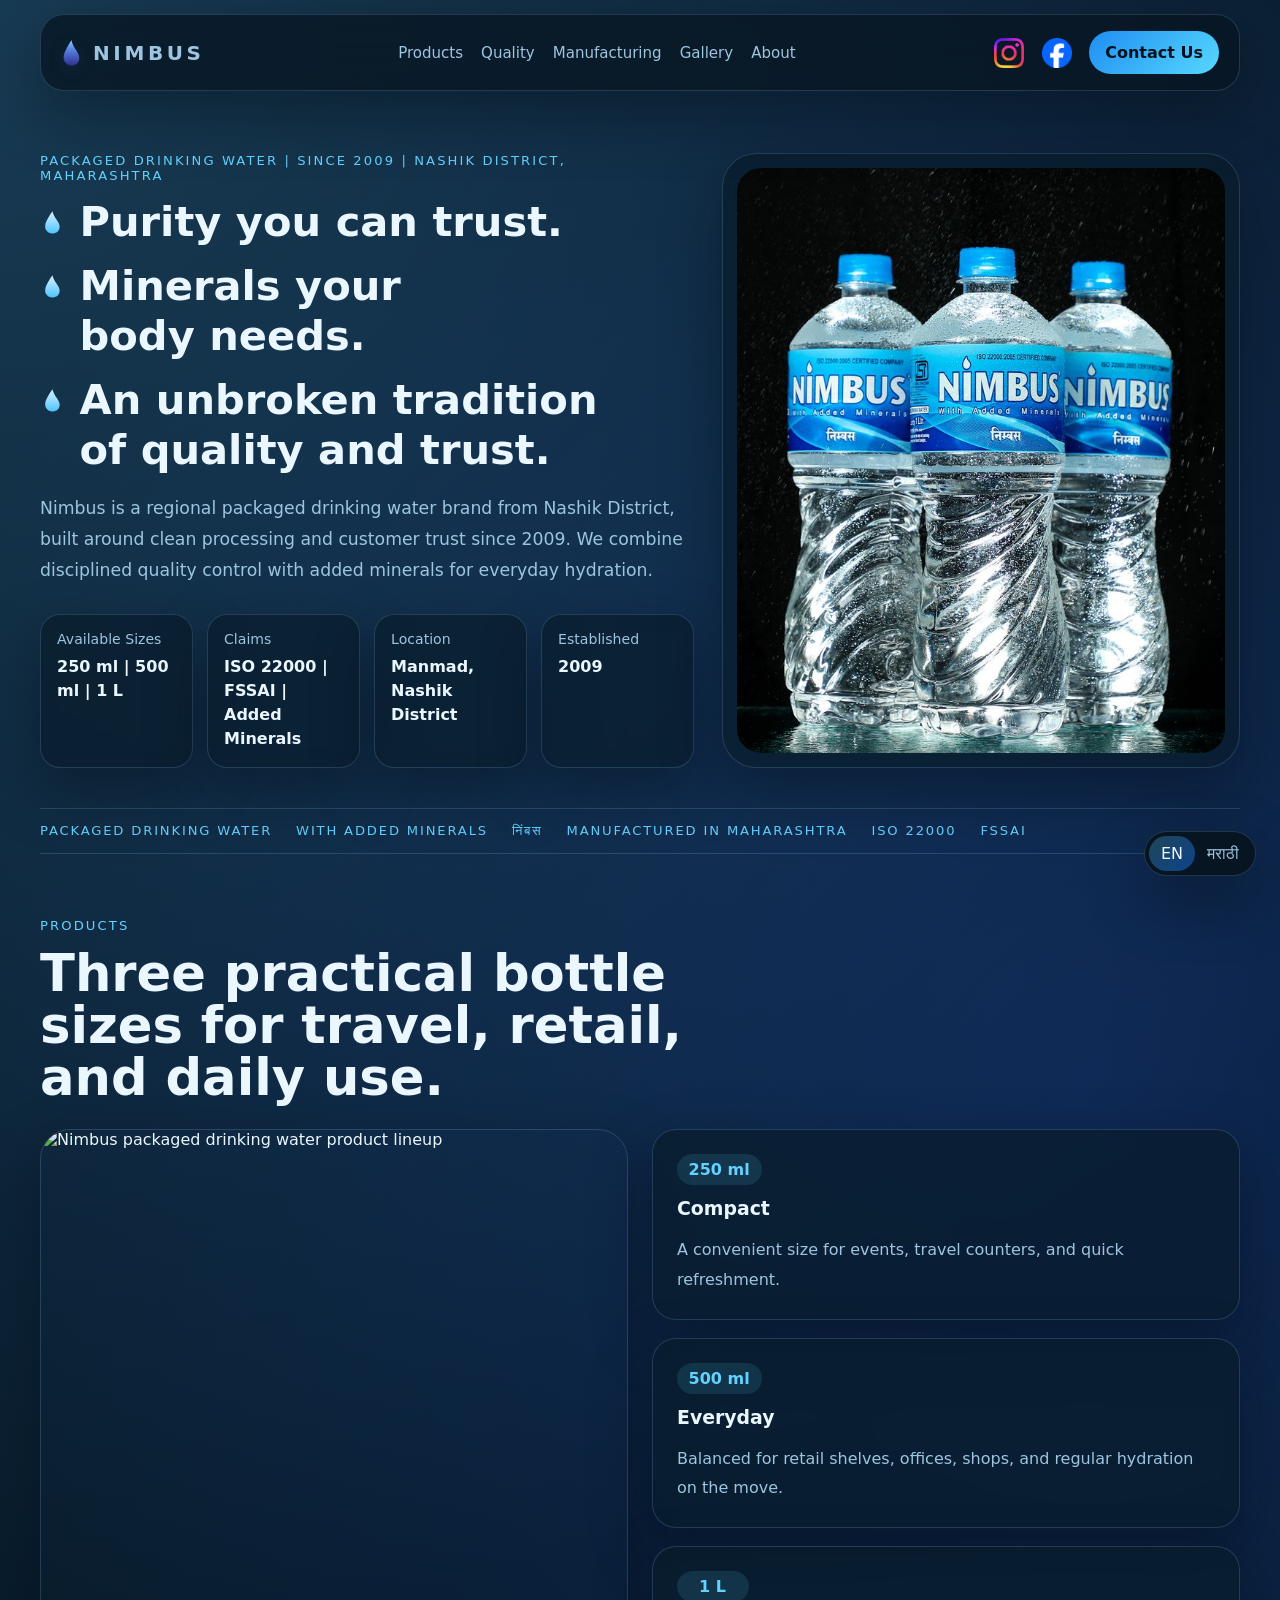
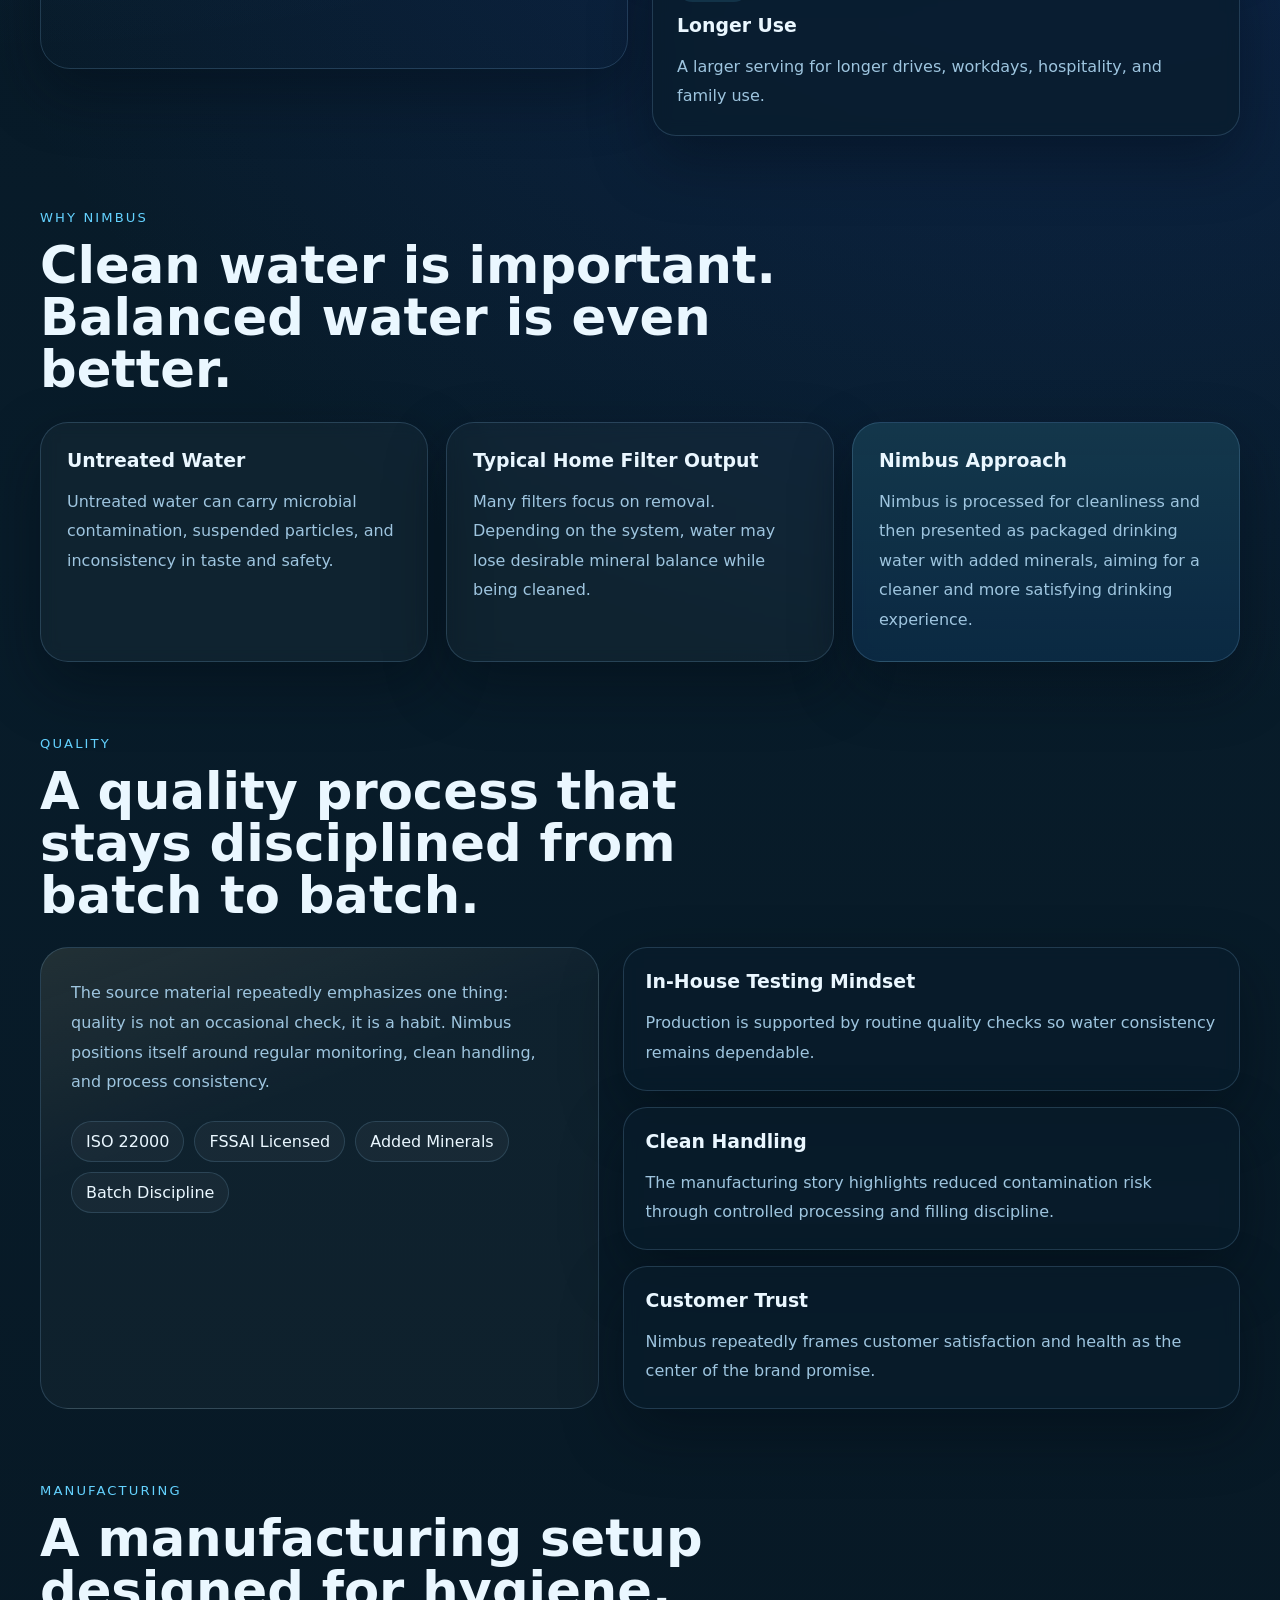
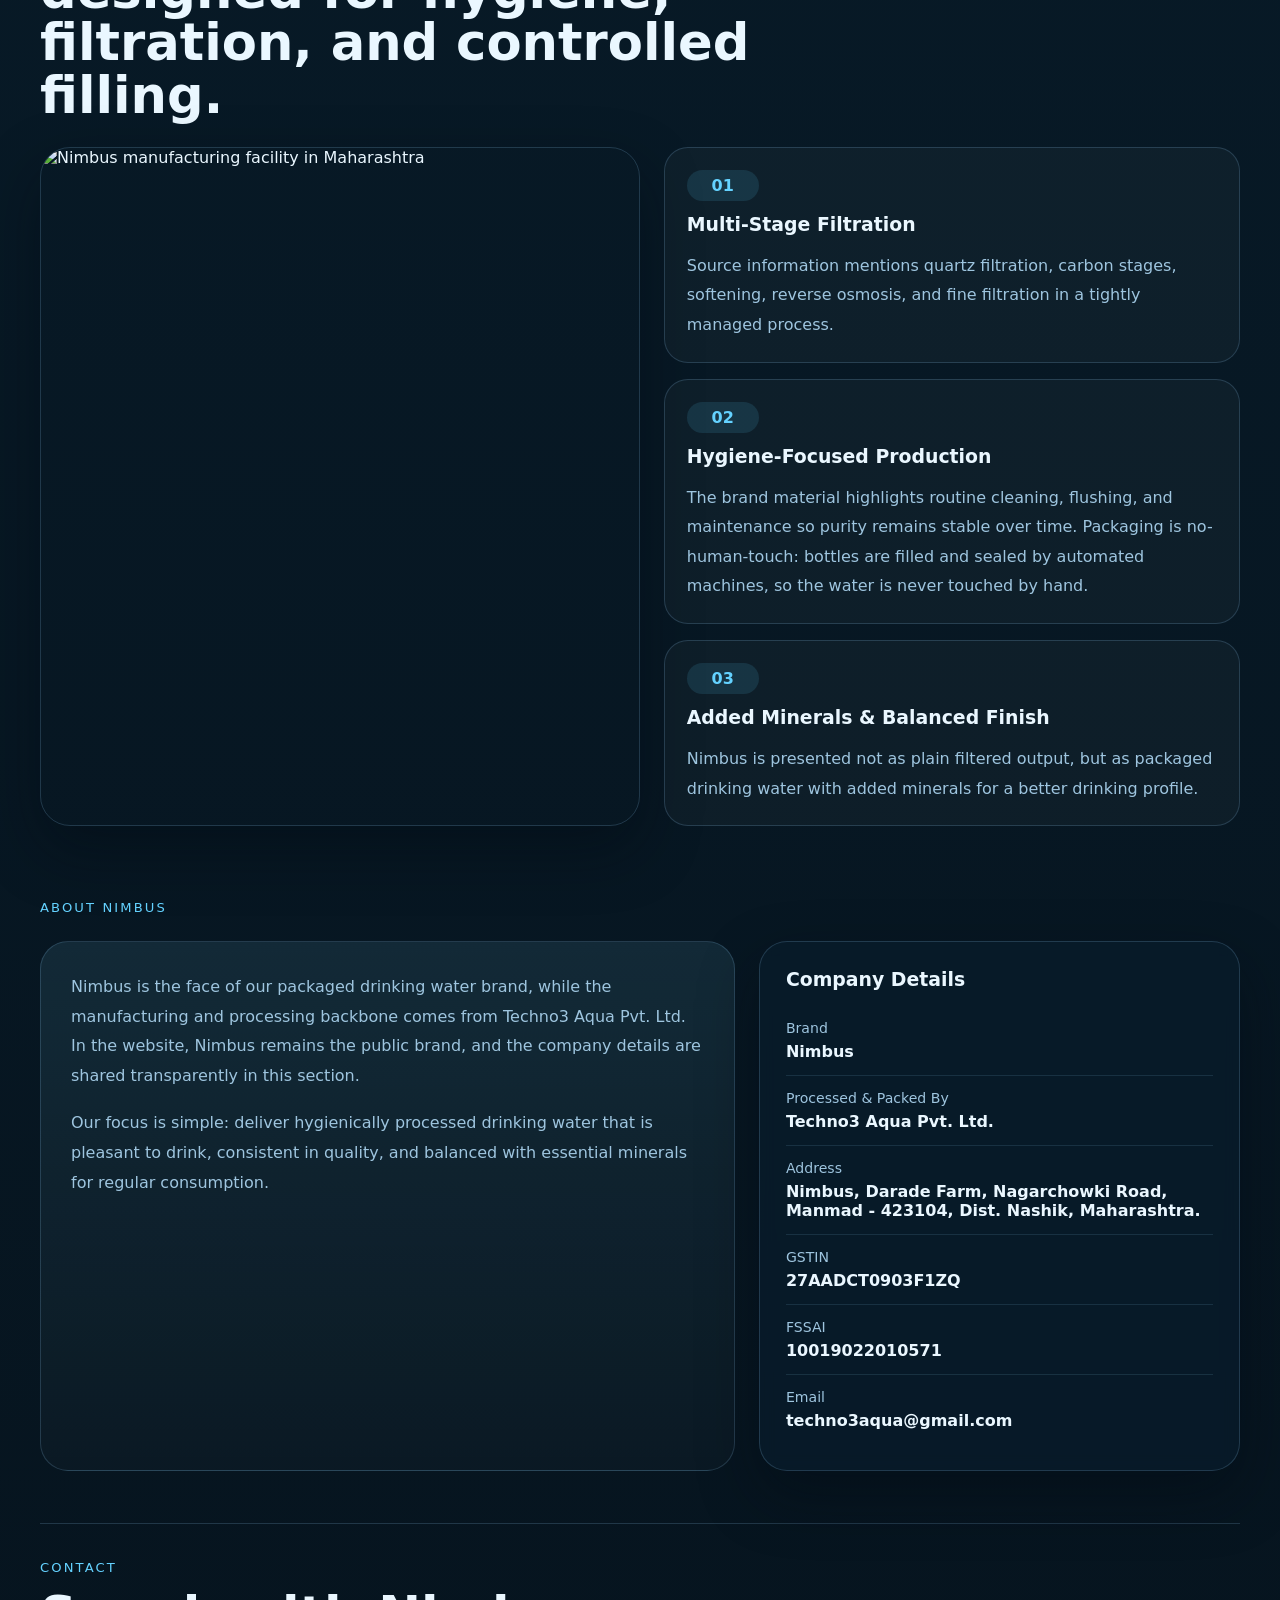
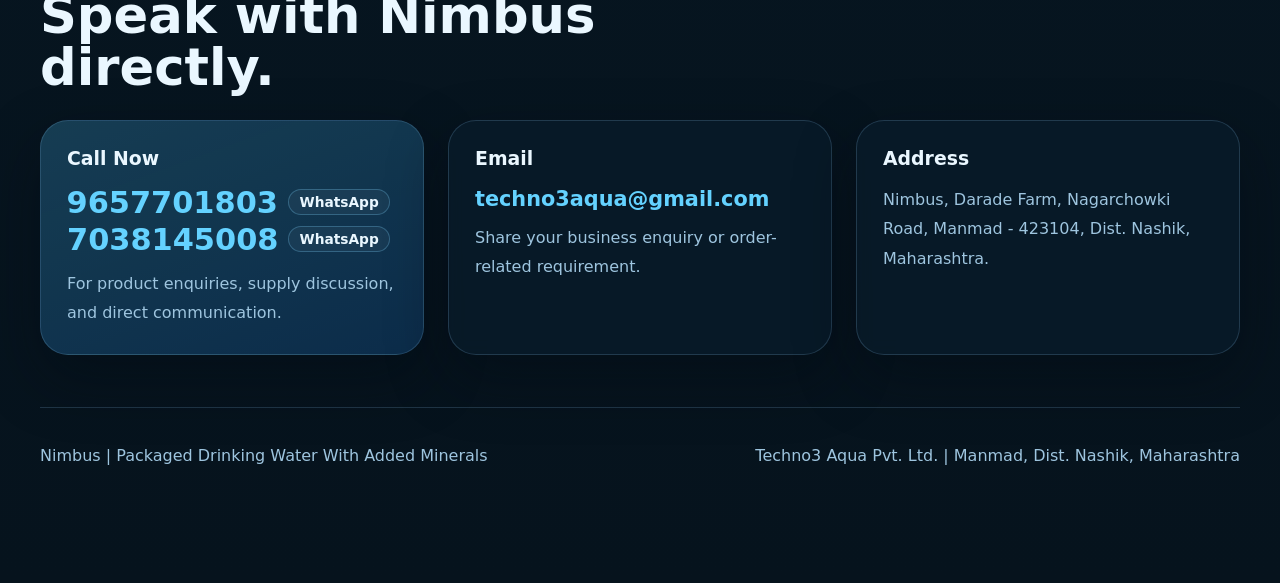
==== index.html @ 18b589c3 "." ====
<!DOCTYPE html>
<html lang="en" data-lang="en">
<head>
  <meta charset="UTF-8">
  <meta name="viewport" content="width=device-width, initial-scale=1.0">
  <title>Nimbus | Packaged Drinking Water With Added Minerals</title>
  <meta
    name="description"
    content="Nimbus packaged drinking water from Nashik district, Maharashtra. Frontend business website featuring products, quality standards, manufacturing details, gallery, and contact information."
  >
  <link rel="icon" href="favicon.ico" sizes="48x48">
  <link rel="icon" href="favicon.svg" type="image/svg+xml">
  <link rel="apple-touch-icon" href="apple-touch-icon.png">
  <link rel="stylesheet" href="styles.css">
</head>
<body>
  <div class="page-shell">
    <header class="site-header">
      <a class="brand" href="#home" aria-label="Nimbus home">
        <span class="brand-mark" aria-hidden="true">
          <img src="assets/images/nimbus-logo.svg" alt="">
        </span>
        <span class="brand-stack">
          <strong>NIMBUS</strong>
        </span>
      </a>

      <!-- Phones and tablets: Contact Us sits in the top bar beside the menu button (desktop uses the one in the menu row) -->
      <a class="contact-chip contact-chip-bar" href="#contact" data-en="Contact Us" data-mr="संपर्क साधा">Contact Us</a>

      <button class="nav-toggle" type="button" aria-label="Open menu" aria-expanded="false" aria-controls="site-menu">
        <span></span>
        <span></span>
        <span></span>
      </button>

      <div class="site-menu" id="site-menu">
      <nav class="site-nav" aria-label="Primary navigation">
        <a href="#products" data-en="Products" data-mr="उत्पादने">Products</a>
        <a href="#quality" data-en="Quality" data-mr="गुणवत्ता">Quality</a>
        <a href="#manufacturing" data-en="Manufacturing" data-mr="उत्पादन">Manufacturing</a>
        <a href="gallery.html" data-en="Gallery" data-mr="छायाचित्रे">Gallery</a>
        <a href="#about" data-en="About" data-mr="परिचय">About</a>
      </nav>

      <div class="header-actions">
        <div class="lang-switch" role="group" aria-label="Language switch">
          <button class="lang-btn is-active" type="button" data-switch-lang="en">EN</button>
          <button class="lang-btn" type="button" data-switch-lang="mr">मराठी</button>
        </div>
        <div class="header-social">
          <a class="social-badge" href="https://www.instagram.com/nimbus_water/" target="_blank" rel="noopener noreferrer" aria-label="Nimbus on Instagram" title="Instagram"><img src="assets/images/icon-instagram.png" alt="" onerror="this.replaceWith('IG')"></a>
          <a class="social-badge" href="https://www.facebook.com/1439003835963202" target="_blank" rel="noopener noreferrer" aria-label="Nimbus on Facebook" title="Facebook"><img src="assets/images/icon-facebook.png" alt="" onerror="this.replaceWith('FB')"></a>
        </div>
        <a class="contact-chip" href="#contact" data-en="Contact Us" data-mr="संपर्क साधा">Contact Us</a>
      </div>
      </div>
    </header>

    <main>
      <section class="hero" id="home">
        <div class="hero-copy">
          <div class="hero-text">
            <p class="eyebrow" data-en="Packaged Drinking Water | Since 2009 | Nashik District, Maharashtra" data-mr="पॅकेज्ड ड्रिंकिंग वॉटर | सन 2009 पासून | नाशिक जिल्हा, महाराष्ट्र">Packaged Drinking Water | Since 2009 | Nashik District, Maharashtra</p>
            <h1 class="hero-claims">
              <span data-en="Purity you can trust." data-mr="विश्वासार्ह शुद्धता.">Purity you can trust.</span>
              <span data-en="Minerals your body needs." data-mr="शरीराला आवश्यक खनिजांसह.">Minerals your body needs.</span>
              <span data-en="An unbroken tradition of quality and trust." data-mr="गुणवत्ता आणि विश्वासाची अखंड परंपरा.">An unbroken tradition of quality and trust.</span>
            </h1>
            <p class="hero-lead" data-en="Nimbus is a regional packaged drinking water brand from Nashik District, built around clean processing and customer trust since 2009. We combine disciplined quality control with added minerals for everyday hydration." data-mr="निंबस हा नाशिक जिल्ह्यातील प्रादेशिक पॅकेज्ड ड्रिंकिंग वॉटर ब्रँड आहे, जो सन 2009 पासून शुद्ध प्रक्रिया आणि ग्राहकांच्या विश्वासावर उभा आहे. काटेकोर गुणवत्ता नियंत्रण आणि अतिरिक्त आवश्यक खनिजे यांचा समतोल आम्ही प्रत्येक बाटलीत ठेवतो.">Nimbus is a regional packaged drinking water brand from Nashik District, built around clean processing and customer trust since 2009. We combine disciplined quality control with added minerals for everyday hydration.</p>
          </div>

          <div class="hero-points">
            <article>
              <span data-en="Available Sizes" data-mr="उपलब्ध आकार">Available Sizes</span>
              <strong>250 ml | 500 ml | 1 L</strong>
            </article>
            <article>
              <span data-en="Claims" data-mr="प्रमाणपत्रे व वैशिष्ट्ये">Claims</span>
              <strong>ISO 22000 | FSSAI | Added Minerals</strong>
            </article>
            <article>
              <span data-en="Location" data-mr="स्थान">Location</span>
              <strong data-en="Manmad, Nashik District" data-mr="मनमाड, नाशिक जिल्हा">Manmad, Nashik District</strong>
            </article>
            <article>
              <span data-en="Established" data-mr="स्थापना">Established</span>
              <strong data-en="2009" data-mr="सन 2009">2009</strong>
            </article>
          </div>
        </div>

        <div class="hero-visual">
          <div class="hero-card hero-card-top">
            <!-- Resized copies of hero-bottles.jpg (the 5.7 MB original is too heavy for mobile data) -->
            <img
              src="assets/images/hero-bottles-1400.jpg"
              srcset="assets/images/hero-bottles-800.jpg 800w, assets/images/hero-bottles-1400.jpg 1400w"
              sizes="(max-width: 1120px) 100vw, 540px"
              width="1400" height="1400"
              fetchpriority="high"
              alt="Nimbus water bottles in 250 ml, 500 ml and 1 litre sizes">
          </div>
        </div>
      </section>

      <section class="marquee-strip" aria-label="Nimbus highlights">
        <div class="strip-track">
          <span>Packaged Drinking Water</span>
          <span>With Added Minerals</span>
          <span>निंबस</span>
          <span>Manufactured In Maharashtra</span>
          <span>ISO 22000</span>
          <span>FSSAI</span>
        </div>
      </section>

      <section class="section products" id="products">
        <div class="section-head">
          <p class="eyebrow" data-en="Products" data-mr="उपलब्ध बाटल्या">Products</p>
          <h2 data-en="Three practical bottle sizes for travel, retail, and daily use." data-mr="प्रवास, किरकोळ विक्री आणि दैनंदिन वापरासाठी तीन उपयुक्त आकार.">Three practical bottle sizes for travel, retail, and daily use.</h2>
        </div>

        <div class="product-layout">
          <div class="product-highlight">
            <img src="assets/images/product-lineup.jpg" alt="Nimbus packaged drinking water product lineup">
          </div>

          <div class="product-cards">
            <article class="product-card">
              <span>250 ml</span>
              <h3 data-en="Compact" data-mr="कंपॅक्ट">Compact</h3>
              <p data-en="A convenient size for events, travel counters, and quick refreshment." data-mr="इव्हेंट्स, प्रवासातील थांबे आणि झटपट वापरासाठी सोयीस्कर लहान बाटली.">A convenient size for events, travel counters, and quick refreshment.</p>
            </article>
            <article class="product-card">
              <span>500 ml</span>
              <h3 data-en="Everyday" data-mr="दैनंदिन वापर">Everyday</h3>
              <p data-en="Balanced for retail shelves, offices, shops, and regular hydration on the move." data-mr="दुकाने, कार्यालये, प्रवास आणि दैनंदिन पाणीपिण्यासाठी सर्वाधिक संतुलित आकार.">Balanced for retail shelves, offices, shops, and regular hydration on the move.</p>
            </article>
            <article class="product-card">
              <span>1 L</span>
              <h3 data-en="Longer Use" data-mr="जास्त काळासाठी">Longer Use</h3>
              <p data-en="A larger serving for longer drives, workdays, hospitality, and family use." data-mr="लांब प्रवास, कामाचे तास, अतिथी सेवा आणि कुटुंबीय वापरासाठी मोठा पर्याय.">A larger serving for longer drives, workdays, hospitality, and family use.</p>
            </article>
          </div>
        </div>
      </section>

      <section class="section advantage" id="why-nimbus">
        <div class="section-head">
          <p class="eyebrow" data-en="Why Nimbus" data-mr="निंबस का?">Why Nimbus</p>
          <h2 data-en="Clean water is important. Balanced water is even better." data-mr="फक्त स्वच्छ पाणी पुरेसे नाही, संतुलित पाणी अधिक महत्त्वाचे आहे.">Clean water is important. Balanced water is even better.</h2>
        </div>

        <div class="comparison-grid">
          <article class="comparison-card muted">
            <h3 data-en="Untreated Water" data-mr="अशुद्ध/न तपासलेले पाणी">Untreated Water</h3>
            <p data-en="Untreated water can carry microbial contamination, suspended particles, and inconsistency in taste and safety." data-mr="न तपासलेल्या पाण्यात सूक्ष्मजंतू, गाळ किंवा चवीतील अस्थिरता असू शकते. सुरक्षिततेसाठी प्रक्रिया महत्त्वाची असते.">Untreated water can carry microbial contamination, suspended particles, and inconsistency in taste and safety.</p>
          </article>
          <article class="comparison-card muted">
            <h3 data-en="Typical Home Filter Output" data-mr="घरगुती फिल्टरमधील पाणी">Typical Home Filter Output</h3>
            <p data-en="Many filters focus on removal. Depending on the system, water may lose desirable mineral balance while being cleaned." data-mr="अनेक फिल्टर प्रणाली दूषित घटक काढून टाकतात; पण काही वेळा उपयुक्त खनिजांचे संतुलनही कमी होऊ शकते.">Many filters focus on removal. Depending on the system, water may lose desirable mineral balance while being cleaned.</p>
          </article>
          <article class="comparison-card featured">
            <h3 data-en="Nimbus Approach" data-mr="निंबसची पद्धत">Nimbus Approach</h3>
            <p data-en="Nimbus is processed for cleanliness and then presented as packaged drinking water with added minerals, aiming for a cleaner and more satisfying drinking experience." data-mr="निंबसमध्ये स्वच्छ प्रक्रियेनंतर अतिरिक्त आवश्यक खनिजांचा विचार केला जातो, त्यामुळे पिण्याचा अनुभव अधिक स्वच्छ, संतुलित आणि समाधानकारक राहतो.">Nimbus is processed for cleanliness and then presented as packaged drinking water with added minerals, aiming for a cleaner and more satisfying drinking experience.</p>
          </article>
        </div>
      </section>

      <section class="section quality" id="quality">
        <div class="section-head">
          <p class="eyebrow" data-en="Quality" data-mr="गुणवत्ता नियंत्रण">Quality</p>
          <h2 data-en="A quality process that stays disciplined from batch to batch." data-mr="प्रत्येक बॅचमध्ये सातत्य राखणारी काटेकोर गुणवत्ता प्रक्रिया.">A quality process that stays disciplined from batch to batch.</h2>
        </div>

        <div class="quality-grid">
          <article class="quality-copy">
            <p data-en="The source material repeatedly emphasizes one thing: quality is not an occasional check, it is a habit. Nimbus positions itself around regular monitoring, clean handling, and process consistency." data-mr="आमच्या उपलब्ध माहितीतून एक गोष्ट स्पष्ट दिसते: गुणवत्ता ही अधूनमधून होणारी तपासणी नाही, ती एक सवय आहे. निंबसची ओळख नियमित तपासणी, स्वच्छ हाताळणी आणि सातत्यपूर्ण प्रक्रियेतून तयार होते.">The source material repeatedly emphasizes one thing: quality is not an occasional check, it is a habit. Nimbus positions itself around regular monitoring, clean handling, and process consistency.</p>
            <div class="quality-tags">
              <span>ISO 22000</span>
              <span>FSSAI Licensed</span>
              <span data-en="Added Minerals" data-mr="अतिरिक्त खनिजे">Added Minerals</span>
              <span data-en="Batch Discipline" data-mr="प्रत्येक बॅच तपासणी">Batch Discipline</span>
            </div>
          </article>

          <div class="quality-points">
            <article>
              <h3 data-en="In-House Testing Mindset" data-mr="तपासणीची सवय">In-House Testing Mindset</h3>
              <p data-en="Production is supported by routine quality checks so water consistency remains dependable." data-mr="रोजच्या तपासण्यांमुळे पाण्याची गुणवत्ता आणि सातत्यावर नियंत्रण ठेवले जाते.">Production is supported by routine quality checks so water consistency remains dependable.</p>
            </article>
            <article>
              <h3 data-en="Clean Handling" data-mr="स्वच्छ हाताळणी">Clean Handling</h3>
              <p data-en="The manufacturing story highlights reduced contamination risk through controlled processing and filling discipline." data-mr="नियंत्रित प्रक्रिया आणि भराव पद्धतीमुळे दूषित होण्याचा धोका कमी ठेवण्यावर भर दिला जातो.">The manufacturing story highlights reduced contamination risk through controlled processing and filling discipline.</p>
            </article>
            <article>
              <h3 data-en="Customer Trust" data-mr="ग्राहकांचा विश्वास">Customer Trust</h3>
              <p data-en="Nimbus repeatedly frames customer satisfaction and health as the center of the brand promise." data-mr="ग्राहकांचे समाधान आणि आरोग्य हीच ब्रँडची मध्यवर्ती जबाबदारी मानली जाते.">Nimbus repeatedly frames customer satisfaction and health as the center of the brand promise.</p>
            </article>
          </div>
        </div>
      </section>

      <section class="section manufacturing" id="manufacturing">
        <div class="section-head">
          <p class="eyebrow" data-en="Manufacturing" data-mr="उत्पादन प्रक्रिया">Manufacturing</p>
          <h2 data-en="A manufacturing setup designed for hygiene, filtration, and controlled filling." data-mr="स्वच्छता, फिल्ट्रेशन आणि नियंत्रित भराव यासाठी तयार केलेली उत्पादन व्यवस्था.">A manufacturing setup designed for hygiene, filtration, and controlled filling.</h2>
        </div>

        <div class="manufacturing-grid">
          <div class="factory-visual">
            <img src="assets/images/factory.jpg" alt="Nimbus manufacturing facility in Maharashtra">
          </div>
          <div class="process-steps">
            <article><span>01</span><h3 data-en="Multi-Stage Filtration" data-mr="बहु-स्तरीय फिल्ट्रेशन">Multi-Stage Filtration</h3><p data-en="Source information mentions quartz filtration, carbon stages, softening, reverse osmosis, and fine filtration in a tightly managed process." data-mr="उपलब्ध माहितीनुसार क्वार्ट्झ फिल्टर, कार्बन स्टेज, सॉफ्टनर, रिव्हर्स ऑस्मोसिस आणि सूक्ष्म फिल्ट्रेशन यांचा एकत्रित वापर केला जातो.">Source information mentions quartz filtration, carbon stages, softening, reverse osmosis, and fine filtration in a tightly managed process.</p></article>
            <article><span>02</span><h3 data-en="Hygiene-Focused Production" data-mr="स्वच्छतेवर लक्ष केंद्रित">Hygiene-Focused Production</h3><p data-en="The brand material highlights routine cleaning, flushing, and maintenance so purity remains stable over time. Packaging is no-human-touch: bottles are filled and sealed by automated machines, so the water is never touched by hand." data-mr="नियमित स्वच्छता, फ्लशिंग आणि देखभाल यावर भर देऊन पाण्याची शुद्धता स्थिर ठेवण्याचा प्रयत्न केला जातो. पॅकेजिंग मानवी स्पर्शविरहित आहे: बाटल्या स्वयंचलित यंत्रांद्वारे भरल्या आणि सीलबंद केल्या जातात, त्यामुळे पाण्याला हाताचा स्पर्श होत नाही.">The brand material highlights routine cleaning, flushing, and maintenance so purity remains stable over time. Packaging is no-human-touch: bottles are filled and sealed by automated machines, so the water is never touched by hand.</p></article>
            <article><span>03</span><h3 data-en="Added Minerals & Balanced Finish" data-mr="खनिज संतुलन">Added Minerals & Balanced Finish</h3><p data-en="Nimbus is presented not as plain filtered output, but as packaged drinking water with added minerals for a better drinking profile." data-mr="निंबस फक्त फिल्टर झालेले पाणी म्हणून नव्हे, तर अतिरिक्त खनिजांसह संतुलित पॅकेज्ड ड्रिंकिंग वॉटर म्हणून सादर केले जाते.">Nimbus is presented not as plain filtered output, but as packaged drinking water with added minerals for a better drinking profile.</p></article>
          </div>
        </div>
      </section>

      <section class="section about" id="about">
        <div class="section-head">
          <p class="eyebrow" data-en="About Nimbus" data-mr="निंबस परिचय">About Nimbus</p>
        </div>

        <div class="about-grid">
          <article class="about-copy">
            <p data-en="Nimbus is the face of our packaged drinking water brand, while the manufacturing and processing backbone comes from Techno3 Aqua Pvt. Ltd. In the website, Nimbus remains the public brand, and the company details are shared transparently in this section." data-mr="या वेबसाइटवर सार्वजनिक ब्रँड म्हणून निंबस सादर केला आहे, तर पाणी प्रक्रिया व उत्पादनाची जबाबदारी Techno3 Aqua Pvt. Ltd. कडे आहे. ब्रँड आणि उत्पादन संस्था यांची माहिती स्पष्टपणे देणे हा आमचा विश्वासाचा भाग आहे.">Nimbus is the face of our packaged drinking water brand, while the manufacturing and processing backbone comes from Techno3 Aqua Pvt. Ltd. In the website, Nimbus remains the public brand, and the company details are shared transparently in this section.</p>
            <p data-en="Our focus is simple: deliver hygienically processed drinking water that is pleasant to drink, consistent in quality, and balanced with essential minerals for regular consumption." data-mr="आमचा उद्देश सरळ आहे: स्वच्छ प्रक्रियेतून तयार केलेले, पिण्यास सुखकर, सातत्यपूर्ण गुणवत्तेचे आणि आवश्यक खनिजांनी संतुलित पिण्याचे पाणी ग्राहकांपर्यंत पोहोचवणे.">Our focus is simple: deliver hygienically processed drinking water that is pleasant to drink, consistent in quality, and balanced with essential minerals for regular consumption.</p>
          </article>

          <aside class="info-panel">
            <h3 data-en="Company Details" data-mr="उत्पादन संस्था माहिती">Company Details</h3>
            <ul class="info-list">
              <li><span data-en="Brand" data-mr="ब्रँड">Brand</span><strong>Nimbus</strong></li>
              <li><span data-en="Processed & Packed By" data-mr="प्रोसेस्ड आणि पॅक्ड बाय">Processed & Packed By</span><strong>Techno3 Aqua Pvt. Ltd.</strong></li>
              <li><span data-en="Address" data-mr="पत्ता">Address</span><strong>Nimbus, Darade Farm, Nagarchowki Road, Manmad - 423104, Dist. Nashik, Maharashtra.</strong></li>
              <li><span>GSTIN</span><strong>27AADCT0903F1ZQ</strong></li>
              <li><span>FSSAI</span><strong>10019022010571</strong></li>
              <li><span data-en="Email" data-mr="ईमेल">Email</span><strong><a href="mailto:techno3aqua@gmail.com">techno3aqua@gmail.com</a></strong></li>
            </ul>
          </aside>
        </div>
      </section>

      <section class="section contact" id="contact">
        <div class="section-head">
          <p class="eyebrow" data-en="Contact" data-mr="संपर्क">Contact</p>
          <h2 data-en="Speak with Nimbus directly." data-mr="निंबसशी थेट संपर्क साधा.">Speak with Nimbus directly.</h2>
        </div>

        <div class="contact-grid">
          <article class="contact-card primary">
            <h3 data-en="Call Now" data-mr="आत्ताच कॉल करा">Call Now</h3>
            <div class="contact-numbers">
              <div class="contact-line">
                <a class="contact-number" href="tel:+919657701803">9657701803</a>
                <a class="whatsapp-link" href="https://wa.me/919657701803" target="_blank" rel="noreferrer" data-en="WhatsApp" data-mr="व्हॉट्सअॅप">WhatsApp</a>
              </div>
              <div class="contact-line">
                <a class="contact-number" href="tel:+917038145008">7038145008</a>
                <a class="whatsapp-link" href="https://wa.me/917038145008" target="_blank" rel="noreferrer" data-en="WhatsApp" data-mr="व्हॉट्सअॅप">WhatsApp</a>
              </div>
            </div>
            <p data-en="For product enquiries, supply discussion, and direct communication." data-mr="उत्पादन चौकशी, पुरवठा चर्चा आणि थेट संपर्कासाठी.">For product enquiries, supply discussion, and direct communication.</p>
          </article>
          <article class="contact-card">
            <h3 data-en="Email" data-mr="ईमेल">Email</h3>
            <a class="contact-email" href="mailto:techno3aqua@gmail.com">techno3aqua@gmail.com</a>
            <p data-en="Share your business enquiry or order-related requirement." data-mr="व्यवसाय, ऑर्डर किंवा इतर चौकशी ईमेलद्वारे पाठवा.">Share your business enquiry or order-related requirement.</p>
          </article>
          <article class="contact-card">
            <h3 data-en="Address" data-mr="पत्ता">Address</h3>
            <p>Nimbus, Darade Farm, Nagarchowki Road, Manmad - 423104, Dist. Nashik, Maharashtra.</p>
          </article>
        </div>
      </section>
    </main>

    <footer class="site-footer">
      <p data-en="Nimbus | Packaged Drinking Water With Added Minerals" data-mr="निंबस | अतिरिक्त खनिजांसह पॅकेज्ड ड्रिंकिंग वॉटर">Nimbus | Packaged Drinking Water With Added Minerals</p>
      <p>Techno3 Aqua Pvt. Ltd. | Manmad, Dist. Nashik, Maharashtra</p>
    </footer>
  </div>

  <!-- Desktop only: language switch floating in the bottom-right corner (phones and tablets keep it in the menu) -->
  <div class="lang-switch lang-float" role="group" aria-label="Language switch">
    <button class="lang-btn is-active" type="button" data-switch-lang="en">EN</button>
    <button class="lang-btn" type="button" data-switch-lang="mr">मराठी</button>
  </div>
  <script src="script.js"></script>
</body>
</html>
---- styles.css ----
:root {
  --bg: #071624;
  --panel: rgba(9, 28, 44, 0.72);
  --panel-strong: rgba(10, 33, 52, 0.92);
  --line: rgba(149, 212, 255, 0.18);
  --text: #eaf7ff;
  --muted: #9ec5df;
  --bright: #64d2ff;
  --gold: #ffe08a;
  --shadow: 0 24px 60px rgba(2, 10, 18, 0.4);
}

* { box-sizing: border-box; }
html { scroll-behavior: smooth; }

body {
  margin: 0;
  font-family: "Segoe UI", "Trebuchet MS", system-ui, sans-serif;
  background:
    radial-gradient(circle at top left, rgba(83, 190, 255, 0.22), transparent 30%),
    radial-gradient(circle at 85% 20%, rgba(29, 73, 185, 0.3), transparent 28%),
    linear-gradient(180deg, #071624 0%, #081c2a 40%, #06131d 100%);
  color: var(--text);
}

img { display: block; width: 100%; }
a { color: inherit; text-decoration: none; }

.page-shell {
  width: min(1200px, calc(100% - 32px));
  margin: 0 auto;
  padding-bottom: 48px;
}

.site-header {
  position: sticky;
  top: 12px;
  z-index: 20;
  display: grid;
  grid-template-columns: auto 1fr auto;
  align-items: center;
  gap: 20px;
  margin-top: 14px;
  padding: 16px 20px;
  border: 1px solid var(--line);
  border-radius: 24px;
  backdrop-filter: blur(18px);
  background: rgba(7, 20, 32, 0.75);
  box-shadow: var(--shadow);
}

.brand {
  display: inline-flex;
  align-items: center;
  gap: 12px;
}

.brand-mark {
  display: inline-flex;
  align-items: center;
  justify-content: center;
  width: 20px;
  height: 28px;
  flex: 0 0 auto;
}

.brand-mark img {
  width: 100%;
  height: 100%;
  object-fit: contain;
  display: block;
  filter: drop-shadow(0 4px 8px rgba(49, 58, 148, 0.18));
}

.brand-stack { display: flex; flex-direction: column; gap: 2px; }
.brand strong { font-size: 1.25rem; letter-spacing: 0.18em; }
.brand span:last-child { color: var(--muted); font-size: 0.82rem; }

/* On wide screens the wrapper is invisible to layout: nav and actions sit directly in the header grid */
.site-menu { display: contents; }

.nav-toggle {
  display: none;
  flex-direction: column;
  align-items: center;
  justify-content: center;
  gap: 5px;
  width: 44px;
  height: 44px;
  padding: 0;
  border: 1px solid var(--line);
  border-radius: 14px;
  background: rgba(255, 255, 255, 0.04);
  cursor: pointer;
}

.nav-toggle span {
  display: block;
  width: 20px;
  height: 2px;
  border-radius: 2px;
  background: var(--text);
  transition: transform 180ms ease, opacity 180ms ease;
}

.site-header.is-open .nav-toggle span:nth-child(1) { transform: translateY(7px) rotate(45deg); }
.site-header.is-open .nav-toggle span:nth-child(2) { opacity: 0; }
.site-header.is-open .nav-toggle span:nth-child(3) { transform: translateY(-7px) rotate(-45deg); }

main section[id] { scroll-margin-top: 84px; }

.site-nav {
  display: flex;
  justify-content: center;
  flex-wrap: wrap;
  gap: 18px;
}

.site-nav a { color: var(--muted); font-size: 0.94rem; }
.site-nav a:hover,
.site-nav a:focus-visible,
.site-nav a[aria-current="page"] { color: var(--text); }

.header-actions {
  display: flex;
  align-items: center;
  gap: 12px;
}

.header-social {
  display: flex;
  gap: 8px;
}

.social-badge {
  display: inline-flex;
  align-items: center;
  justify-content: center;
  width: 40px;
  height: 40px;
  border: 1px solid var(--line);
  border-radius: 50%;
  background: rgba(255, 255, 255, 0.04);
  color: var(--text);
  font-size: 0.78rem;
  font-weight: 700;
  letter-spacing: 0.04em;
  transition: transform 180ms ease, border-color 180ms ease;
}

/* When the official icon file is present it replaces the lettered circle; if the file is missing the letters show instead */
.social-badge img {
  width: 30px;
  height: 30px;
  object-fit: contain;
}

.social-badge:has(img) {
  border-color: transparent;
  background: none;
}

.social-badge:hover,
.social-badge:focus-visible {
  transform: translateY(-2px);
  border-color: var(--bright);
}

.lang-switch {
  display: inline-flex;
  padding: 4px;
  border: 1px solid var(--line);
  border-radius: 999px;
  background: rgba(255, 255, 255, 0.04);
}

.lang-btn {
  border: 0;
  background: transparent;
  color: var(--muted);
  font: inherit;
  padding: 8px 12px;
  border-radius: 999px;
  cursor: pointer;
}

.lang-btn.is-active {
  background: linear-gradient(135deg, rgba(120, 226, 255, 0.24), rgba(18, 113, 244, 0.5));
  color: var(--text);
}

.contact-chip,
.primary-btn,
.secondary-btn { transition: transform 180ms ease; }

.contact-chip {
  padding: 12px 16px;
  text-align: center;
  white-space: nowrap;
  border-radius: 999px;
  background: linear-gradient(135deg, #1f8ef1, #56d8ff);
  color: #04111d;
  font-weight: 700;
}

/* Second Contact Us link that sits in the top bar on phones and tablets (switched on further down) */
.contact-chip-bar { display: none; }

.contact-chip:hover,
.primary-btn:hover,
.secondary-btn:hover { transform: translateY(-2px); }

.hero,
.section { margin-top: 28px; }

.hero {
  display: grid;
  grid-template-columns: 1.2fr 0.95fr;
  gap: 28px;
  align-items: stretch;
  padding: 34px 0 22px;
}

/* Left column: headline block pinned to the top edge of the photo, info cards to its bottom edge */
.hero-copy {
  display: flex;
  flex-direction: column;
  justify-content: space-between;
  gap: 28px;
}

.eyebrow {
  margin: 0 0 14px;
  color: var(--bright);
  text-transform: uppercase;
  letter-spacing: 0.16em;
  font-size: 0.82rem;
}

.hero h1,
.section-head h2 {
  margin: 0;
  line-height: 1.02;
}

/* Headline as a three-point list: one statement per line, each with a water-drop marker */
.hero h1 {
  display: grid;
  gap: 14px;
  font-size: clamp(1.7rem, 3.3vw, 2.6rem);
  line-height: 1.2;
}

.hero-claims span {
  position: relative;
  display: block;
  padding-left: 0.95em;
  text-wrap: balance;
}

/* Bullet: a small light-blue water drop, centred on the first line of each point (drawn inline, no extra file needed) */
.hero-claims span::before {
  content: "";
  position: absolute;
  left: 0.08em;
  top: 0.32em;
  width: 0.42em;
  height: 0.58em;
  background: url("data:image/svg+xml,%3Csvg xmlns='http://www.w3.org/2000/svg' viewBox='0 0 64 84'%3E%3Cdefs%3E%3ClinearGradient id='g' x1='0' y1='0' x2='0' y2='1'%3E%3Cstop offset='0' stop-color='%23d6f1ff'/%3E%3Cstop offset='1' stop-color='%234fc3ff'/%3E%3C/linearGradient%3E%3C/defs%3E%3Cpath d='M33.8 4.2C35.2 12.8 39.3 21.1 44.3 28.7C49.9 37.2 56 45.1 57.9 54.6C60.3 66.8 54 78.8 39.6 82.4C27.8 85.3 14.8 79 10.3 67.7C6.8 58.8 8.4 49.6 11.8 41.3C15.7 32 20.9 23.3 26.2 14.8C28.9 10.4 31.4 7.7 33.8 4.2Z' fill='url(%23g)'/%3E%3C/svg%3E") center / contain no-repeat;
}

.hero-lead {
  max-width: 62ch;
  margin: 18px 0 0;
  color: var(--muted);
  font-size: 1.08rem;
  line-height: 1.8;
}

.hero-actions {
  display: flex;
  flex-wrap: wrap;
  gap: 14px;
  margin-top: 28px;
}

.primary-btn,
.secondary-btn {
  display: inline-flex;
  align-items: center;
  justify-content: center;
  min-height: 52px;
  padding: 0 22px;
  border-radius: 999px;
  font-weight: 700;
}

.primary-btn {
  background: linear-gradient(135deg, #8af0ff, #1d8cff);
  color: #05111d;
  box-shadow: 0 18px 40px rgba(17, 130, 255, 0.28);
}

.secondary-btn {
  border: 1px solid rgba(123, 208, 255, 0.28);
  background: rgba(255, 255, 255, 0.04);
}

.hero-points {
  display: grid;
  grid-template-columns: repeat(4, minmax(0, 1fr));
  gap: 14px;
}

.hero-points article,
.hero-card,
.info-panel,
.product-card,
.comparison-card,
.quality-points article,
.contact-card {
  border: 1px solid var(--line);
  background: var(--panel);
  backdrop-filter: blur(8px);
  box-shadow: var(--shadow);
}

.hero-points article {
  padding: 16px;
  border-radius: 20px;
}

.hero-points span {
  display: block;
  color: var(--muted);
  font-size: 0.88rem;
  margin-bottom: 8px;
}

.hero-points strong { font-size: 1rem; line-height: 1.5; }
.hero-visual { display: flex; }

.hero-card {
  overflow: hidden;
  border-radius: 34px;
}

/* Photo card: never shorter than the photo's own 4 : 4.5 shape, and it grows to match the left column */
.hero-card-top {
  position: relative;
  flex: 1;
  padding: 14px;
}

.hero-card-top::before {
  content: "";
  display: block;
  padding-top: 112.5%;
}

.hero-card-top img {
  position: absolute;
  inset: 14px;
  width: calc(100% - 28px);
  height: calc(100% - 28px);
  border-radius: 24px;
  object-fit: cover;
}

.marquee-strip {
  overflow: hidden;
  border-top: 1px solid var(--line);
  border-bottom: 1px solid var(--line);
  margin-top: 18px;
}

.strip-track {
  display: flex;
  gap: 24px;
  width: max-content;
  padding: 14px 0;
  color: var(--bright);
  text-transform: uppercase;
  letter-spacing: 0.14em;
  font-size: 0.82rem;
  animation: drift 30s linear infinite;
}

@keyframes drift {
  from { transform: translateX(0); }
  to { transform: translateX(-35%); }
}

.section { padding: 36px 0 10px; }
.section-head { max-width: 760px; }
.section-head h2,
.section-head h1 { font-size: clamp(2rem, 4vw, 3.3rem); }
.section-head h1 { margin: 0; line-height: 1.02; }

.about-grid,
.product-layout,
.quality-grid,
.manufacturing-grid,
.contact-grid {
  display: grid;
  gap: 24px;
  margin-top: 26px;
}

.about-grid { grid-template-columns: 1.3fr 0.9fr; }

.about-copy {
  padding: 30px;
  border-radius: 28px;
  background:
    linear-gradient(180deg, rgba(98, 216, 255, 0.08), transparent),
    rgba(255, 255, 255, 0.02);
  border: 1px solid var(--line);
}

.about-copy p,
.product-card p,
.comparison-card p,
.quality-copy p,
.quality-points p,
.process-steps p,
.contact-card p {
  margin: 0;
  color: var(--muted);
  line-height: 1.85;
}

.about-copy p + p,
.quality-copy p + p { margin-top: 18px; }

.info-panel {
  padding: 26px;
  border-radius: 28px;
}

.info-panel h3,
.product-card h3,
.comparison-card h3,
.quality-points h3,
.contact-card h3,
.process-steps h3 {
  margin: 0 0 16px;
  font-size: 1.18rem;
}

.info-list {
  list-style: none;
  margin: 0;
  padding: 0;
}

.info-list li {
  display: grid;
  gap: 6px;
  padding: 14px 0;
  border-bottom: 1px solid rgba(149, 212, 255, 0.12);
}

.info-list li:last-child { border-bottom: 0; }
.info-list span { color: var(--muted); font-size: 0.88rem; }

.product-layout {
  grid-template-columns: 1fr 1fr;
  align-items: start;
}

.product-highlight img,
.factory-visual img {
  height: 100%;
  min-height: 540px;
  object-fit: cover;
  border-radius: 30px;
  border: 1px solid var(--line);
  box-shadow: var(--shadow);
}

.product-cards { display: grid; gap: 18px; }

.product-card {
  padding: 24px;
  border-radius: 24px;
}

.product-card > span,
.process-steps span {
  display: inline-flex;
  align-items: center;
  justify-content: center;
  min-width: 72px;
  padding: 6px 12px;
  border-radius: 999px;
  background: rgba(92, 214, 255, 0.12);
  color: var(--bright);
  font-weight: 700;
  margin-bottom: 12px;
}

.comparison-grid {
  display: grid;
  grid-template-columns: repeat(3, minmax(0, 1fr));
  gap: 18px;
  margin-top: 26px;
}

.comparison-card {
  padding: 26px;
  border-radius: 28px;
}

.comparison-card.featured {
  background:
    linear-gradient(180deg, rgba(93, 219, 255, 0.12), rgba(29, 140, 255, 0.08)),
    var(--panel-strong);
}

.comparison-card.muted { background: rgba(255, 255, 255, 0.03); }
.quality-grid { grid-template-columns: 0.95fr 1.05fr; }

.quality-copy {
  padding: 30px;
  border-radius: 28px;
  border: 1px solid var(--line);
  background:
    linear-gradient(160deg, rgba(255, 224, 138, 0.08), transparent 36%),
    rgba(255, 255, 255, 0.03);
}

.quality-tags {
  display: flex;
  flex-wrap: wrap;
  gap: 10px;
  margin-top: 24px;
}

.quality-tags span {
  padding: 10px 14px;
  border-radius: 999px;
  border: 1px solid rgba(149, 212, 255, 0.16);
  color: var(--text);
  background: rgba(255, 255, 255, 0.04);
}

.quality-points { display: grid; gap: 16px; }

.quality-points article {
  padding: 22px;
  border-radius: 24px;
}

/* The factory photo stretches to the full height of the step cards beside it */
.manufacturing-grid {
  grid-template-columns: 1.02fr 0.98fr;
  align-items: stretch;
}

.process-steps { display: grid; gap: 16px; }

.process-steps article {
  padding: 22px;
  border: 1px solid var(--line);
  border-radius: 24px;
  background: rgba(255, 255, 255, 0.03);
}

.gallery-grid {
  display: grid;
  grid-template-columns: repeat(3, minmax(0, 1fr));
  gap: 16px;
  margin-top: 26px;
}

.gallery-card {
  overflow: hidden;
  min-height: 240px;
  border-radius: 24px;
  border: 1px solid var(--line);
  background: rgba(255, 255, 255, 0.03);
  box-shadow: var(--shadow);
}

.gallery-card.wide { grid-column: span 2; }

.back-link { margin: 26px 0 0; }
.back-link a { color: var(--bright); font-weight: 700; }

.gallery-card img {
  height: 100%;
  object-fit: cover;
  transition: transform 260ms ease;
}

.gallery-card:hover img { transform: scale(1.04); }
.contact-grid { grid-template-columns: repeat(3, minmax(0, 1fr)); }

/* Contact is the last section: a fine line (same as the one above the footer) sets it apart from the page */
.contact {
  margin-top: 42px;
  border-top: 1px solid var(--line);
}

.contact-card {
  padding: 26px;
  border-radius: 28px;
}

.contact-card.primary {
  background:
    linear-gradient(160deg, rgba(86, 216, 255, 0.16), rgba(29, 140, 255, 0.12)),
    var(--panel-strong);
}

.contact-numbers {
  display: flex;
  flex-direction: column;
  align-items: flex-start;
  gap: 2px;
  margin: 2px 0 12px;
}

.contact-numbers .contact-number { margin: 0; }

/* A number with its WhatsApp link beside it; the link drops below if the card is narrow */
.contact-line {
  display: flex;
  flex-wrap: wrap;
  align-items: center;
  gap: 4px 10px;
}

.whatsapp-link {
  padding: 4px 10px;
  border: 1px solid rgba(123, 208, 255, 0.28);
  border-radius: 999px;
  background: rgba(255, 255, 255, 0.04);
  font-size: 0.86rem;
  font-weight: 600;
  white-space: nowrap;
}

.whatsapp-link:hover,
.whatsapp-link:focus-visible { border-color: var(--bright); }

.contact-number {
  display: inline-block;
  margin: 2px 0 12px;
  font-size: 1.9rem;
  font-weight: 800;
  color: var(--bright);
}

.contact-email {
  display: inline-block;
  margin: 2px 0 12px;
  font-size: 1.3rem;
  font-weight: 800;
  color: var(--bright);
  overflow-wrap: anywhere;
}

.site-footer {
  display: flex;
  justify-content: space-between;
  gap: 20px;
  flex-wrap: wrap;
  margin-top: 42px;
  padding: 22px 0 6px;
  border-top: 1px solid var(--line);
  color: var(--muted);
}

/* Language switch: floating bottom-right on desktop, inside the menu on phones and tablets */
.lang-float { display: none; }

@media (min-width: 1121px) {
  .header-actions .lang-switch { display: none; }

  .lang-float {
    display: inline-flex;
    position: fixed;
    right: 24px;
    bottom: 24px;
    z-index: 30;
    background: rgba(7, 20, 32, 0.92);
    backdrop-filter: blur(12px);
    box-shadow: var(--shadow);
  }

  /* room at the very bottom so the floating switch never sits on the footer text */
  .page-shell { padding-bottom: 96px; }
}

@media (max-width: 1120px) {
  /* Compact bar: logo + Contact Us + three-line menu button. Links, language and social open in a panel below. */
  .site-header {
    grid-template-columns: 1fr auto auto;
    gap: 12px;
    padding: 10px 16px;
  }

  .nav-toggle { display: inline-flex; }

  .contact-chip-bar { display: inline-block; padding: 11px 16px; }
  .header-actions .contact-chip { display: none; }

  .site-menu {
    display: none;
    position: absolute;
    top: calc(100% + 8px);
    left: 0;
    right: 0;
    max-height: calc(100vh - 110px);
    overflow-y: auto;
    padding: 8px 18px 18px;
    border: 1px solid var(--line);
    border-radius: 20px;
    background: rgba(7, 20, 32, 0.97);
    box-shadow: var(--shadow);
  }

  .site-header.is-open .site-menu { display: block; }

  .site-nav {
    flex-direction: column;
    flex-wrap: nowrap;
    gap: 0;
  }

  .site-nav a {
    padding: 14px 4px;
    border-bottom: 1px solid rgba(149, 212, 255, 0.12);
    color: var(--text);
    font-size: 1.02rem;
  }

  /* Menu panel: language switch left, social badges right */
  .header-actions {
    flex-wrap: wrap;
    gap: 14px;
    margin-top: 16px;
  }

  .header-social { margin-left: auto; }

  .hero,
  .about-grid,
  .product-layout,
  .quality-grid,
  .manufacturing-grid,
  .contact-grid,
  .comparison-grid { grid-template-columns: 1fr; }

  .hero { padding-top: 18px; gap: 18px; }

  /* Single column, in this order: small top line, bottle photo, headline, intro, facts.
     The two wrappers are dissolved so the top line can sit above the photo. */
  .hero-copy,
  .hero-text { display: contents; }

  .hero .eyebrow { order: -2; margin: 0; }
  .hero-visual { order: -1; }
  .hero-lead { margin-top: 0; }

  /* Keep the headline and intro above the photo card's soft shadow */
  .hero h1,
  .hero-lead { position: relative; z-index: 1; }
  .hero-card-top { padding: 10px; }
  .hero-card-top::before { padding-top: 56%; }

  .hero-card-top img {
    inset: 10px;
    width: calc(100% - 20px);
    height: calc(100% - 20px);
    object-position: center 30%;
  }

  .hero-points { grid-template-columns: repeat(2, minmax(0, 1fr)); }

  .product-highlight img,
  .factory-visual img { min-height: 420px; }
}

@media (max-width: 760px) {
  .page-shell { width: min(100% - 20px, 1200px); }

  /* Phones: the bar stays at the top of the page and scrolls away with it */
  .site-header {
    position: relative;
    top: 0;
    padding: 8px 12px;
    border-radius: 18px;
  }

  main section[id] { scroll-margin-top: 12px; }

  .brand strong { font-size: 1.1rem; }
  .brand span:last-child { font-size: 0.76rem; }

  .site-header { gap: 8px; }
  .contact-chip-bar { padding: 9px 14px; font-size: 0.9rem; }

  /* Phone hero: top line, photo, short headline, then a compact 2 x 2 fact grid */
  .hero { gap: 14px; padding: 14px 0 16px; }

  .hero-card { border-radius: 24px; }
  .hero-card-top { padding: 8px; }
  .hero-card-top::before { padding-top: 88%; }

  .hero-card-top img {
    inset: 8px;
    width: calc(100% - 16px);
    height: calc(100% - 16px);
    border-radius: 17px;
    object-position: center 75%;
  }

  .hero .eyebrow {
    font-size: 0.72rem;
    letter-spacing: 0.12em;
  }

  .hero h1 { gap: 10px; font-size: clamp(1.45rem, 6.4vw, 1.9rem); }

  /* The long intro paragraph repeats the About section, so phones skip it */
  .hero-lead { display: none; }

  .hero-points { gap: 10px; margin-top: 4px; }
  .hero-points article { padding: 12px 14px; border-radius: 16px; }
  .hero-points span { margin-bottom: 4px; font-size: 0.78rem; }
  .hero-points strong { font-size: 0.92rem; line-height: 1.4; }

  .section-head h2,
  .section-head h1 { font-size: clamp(1.8rem, 9vw, 2.6rem); }
  .gallery-grid { grid-template-columns: 1fr; }
  .gallery-card.wide { grid-column: auto; }

  .product-highlight img,
  .factory-visual img { min-height: 320px; }
}
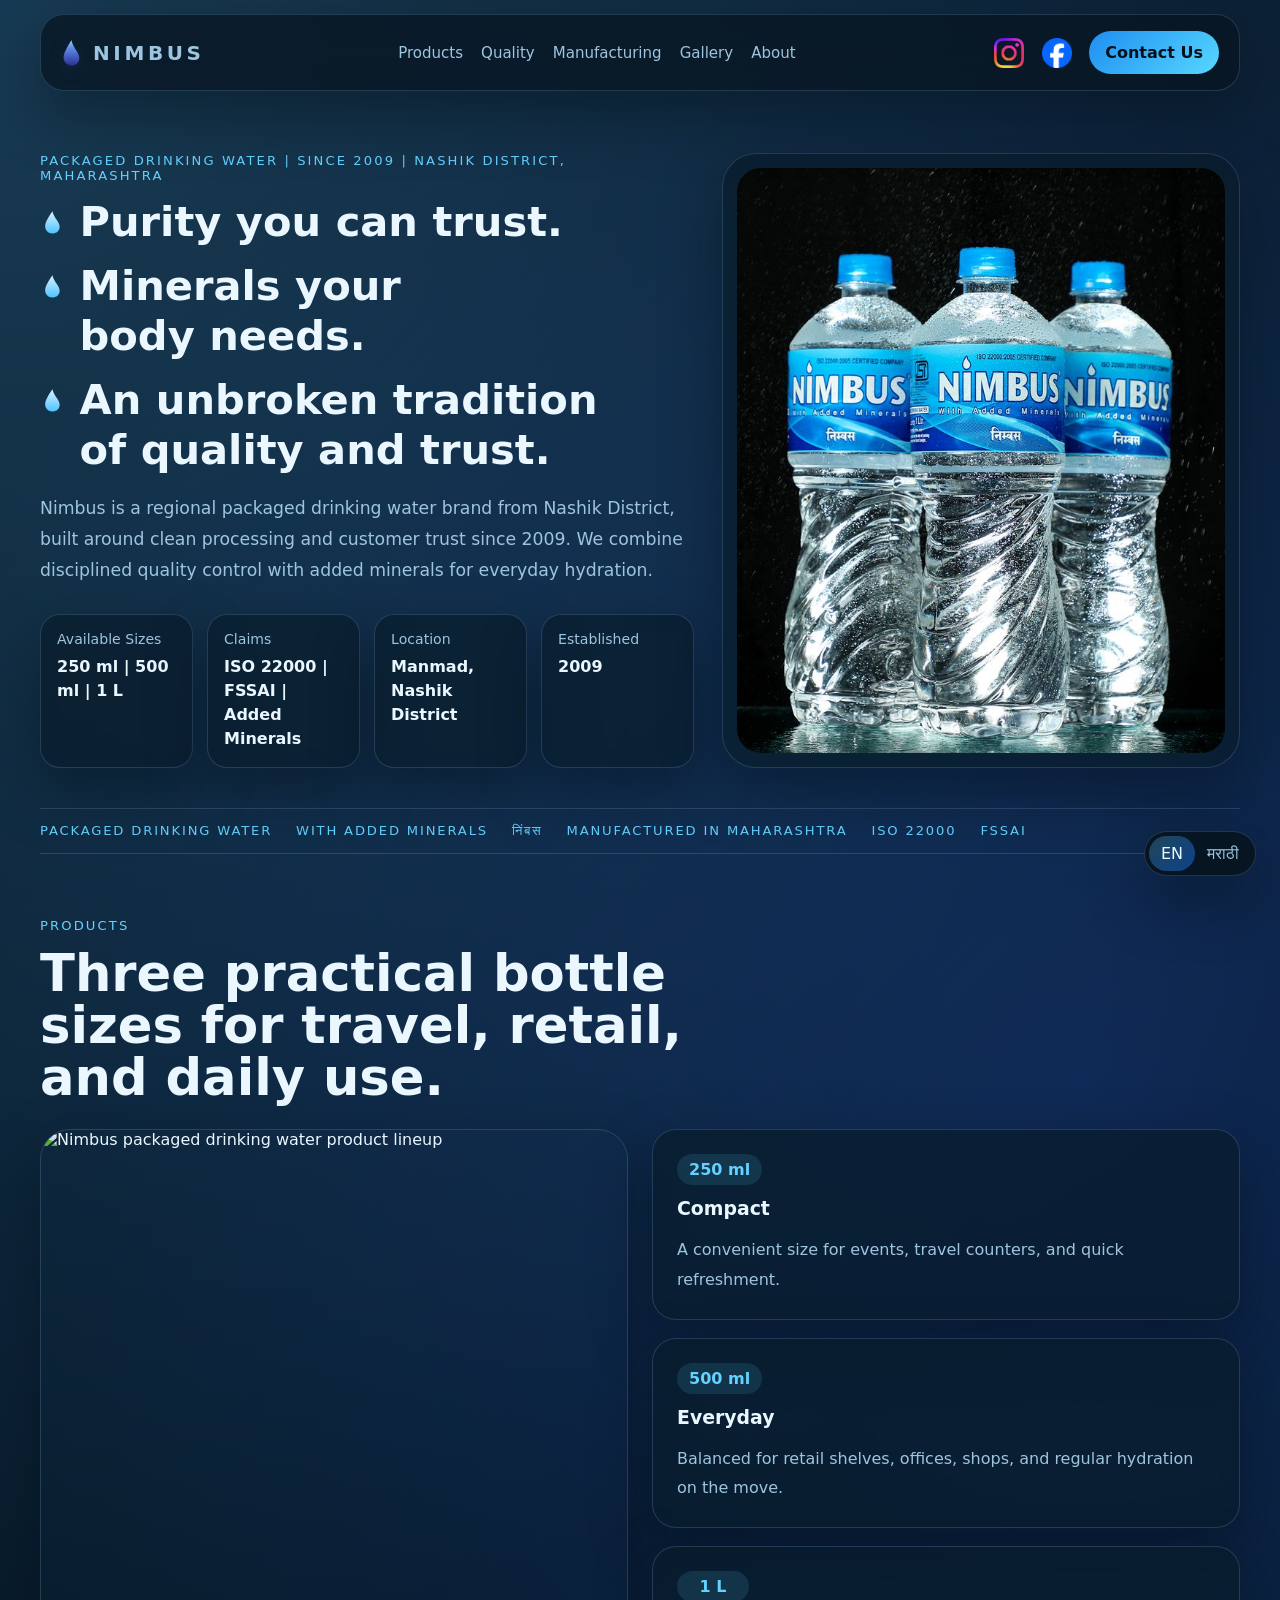
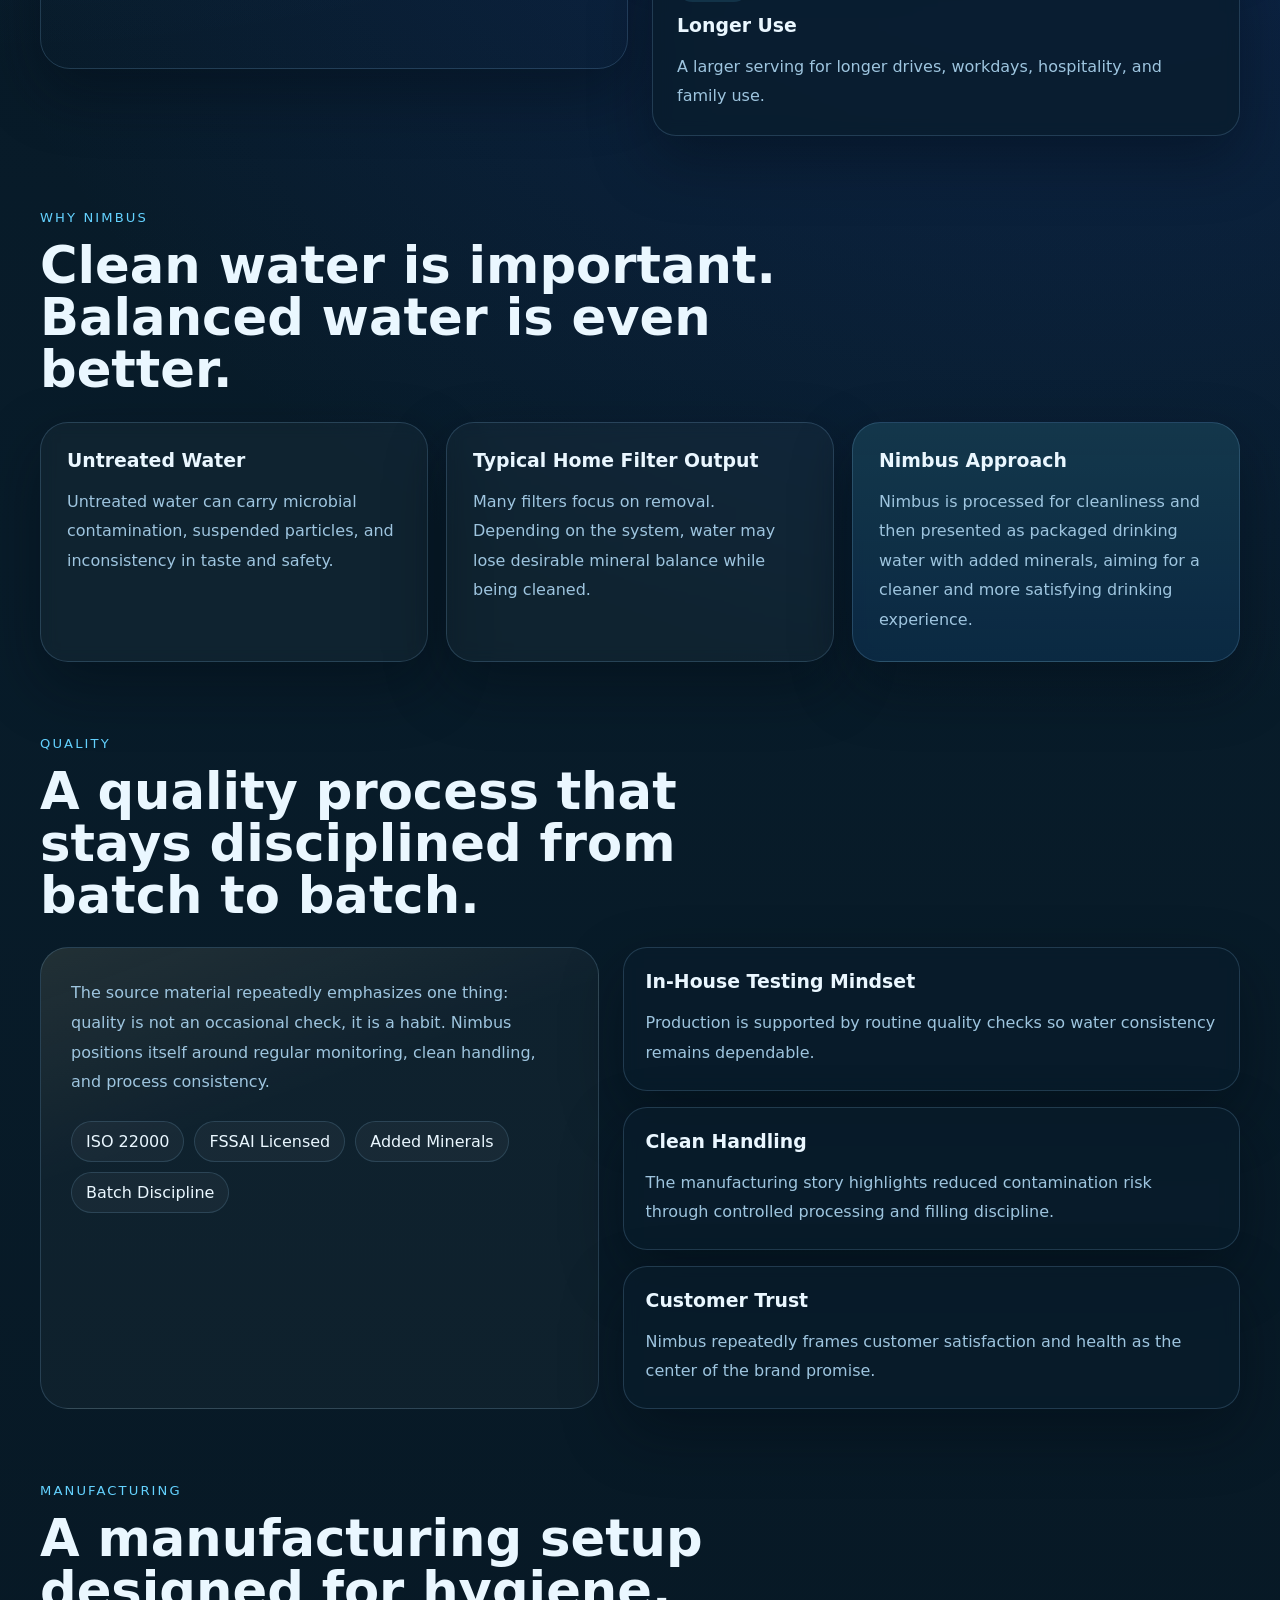
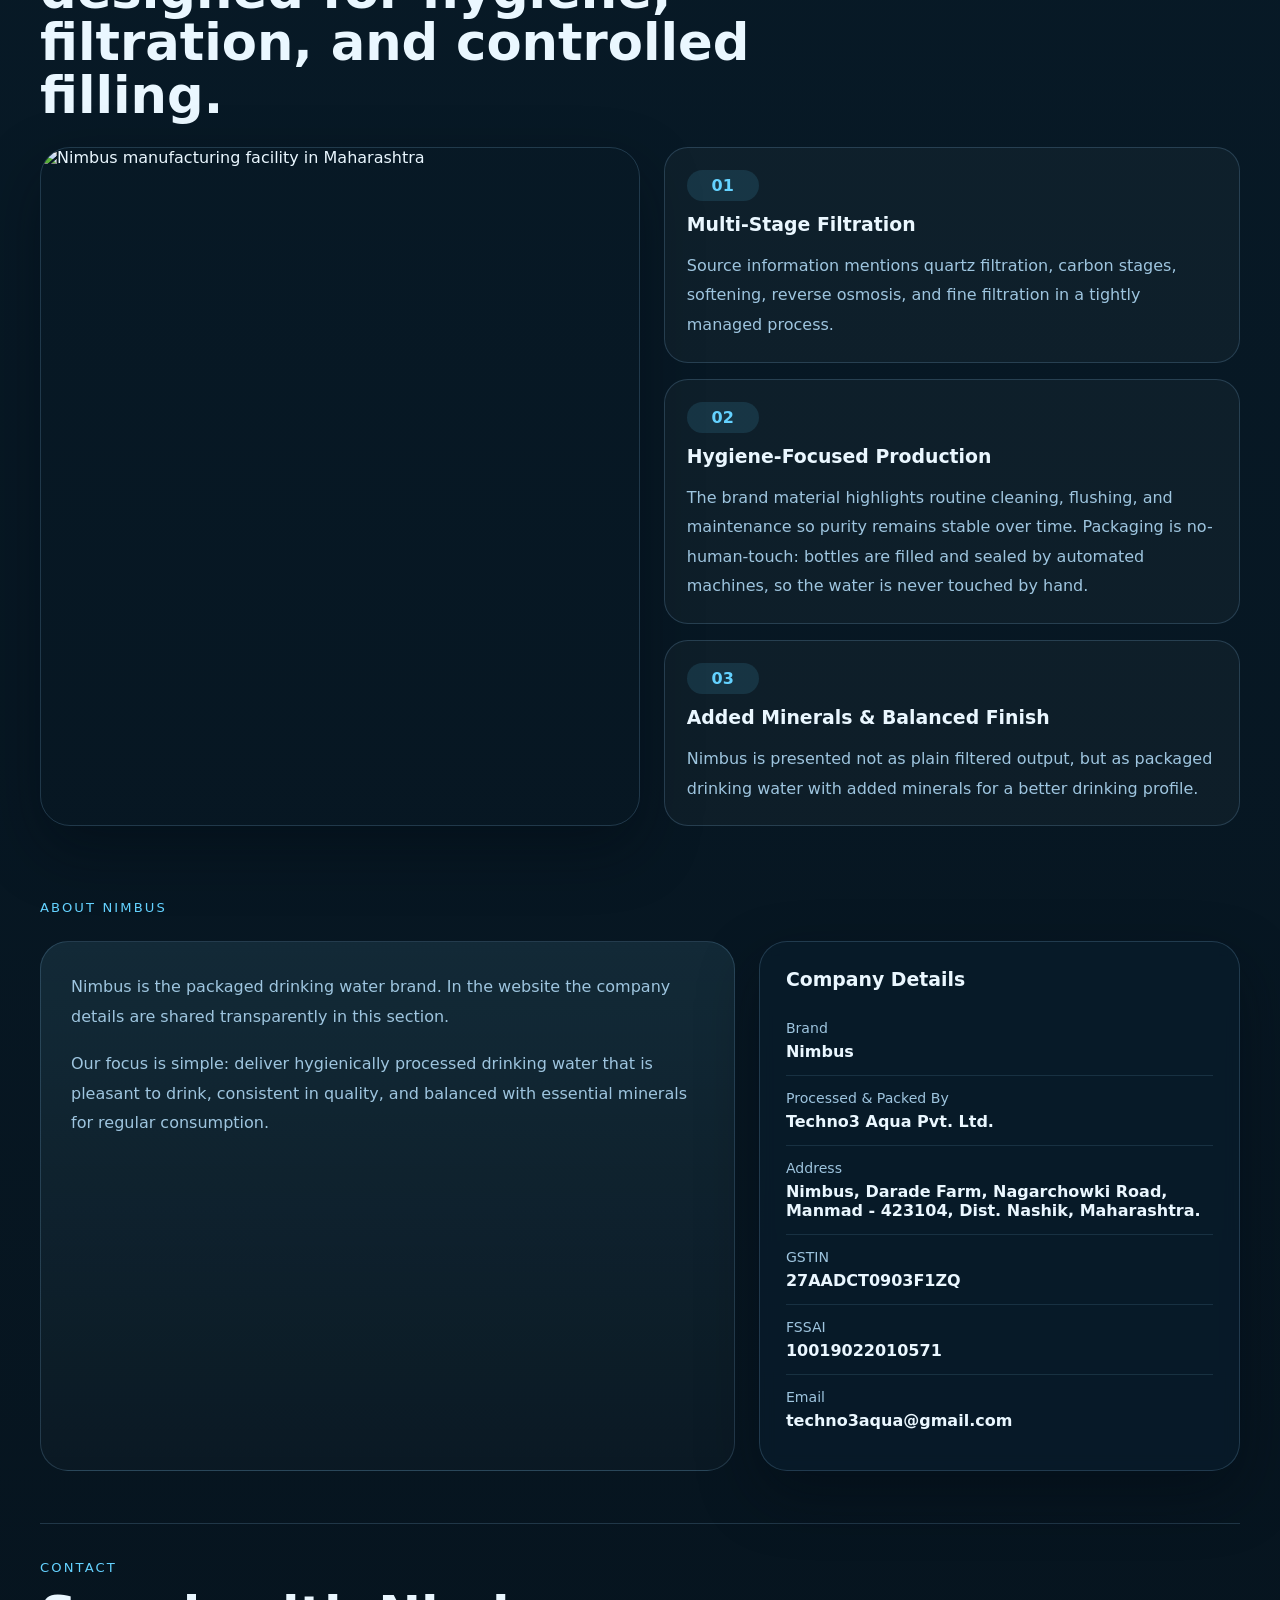
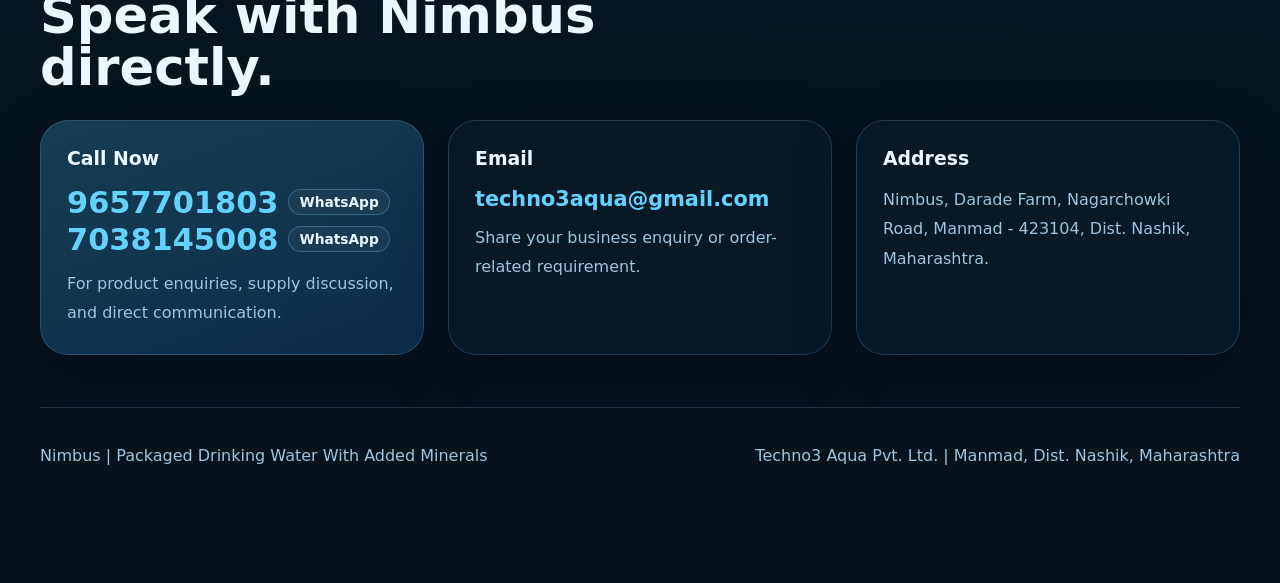
==== commit 7fcbb91c: "refactor" ====
--- a/index.html
+++ b/index.html
@@ -81,7 +81,7 @@
             </article>
             <article>
               <span data-en="Location" data-mr="स्थान">Location</span>
-              <strong data-en="Manmad, Nashik District" data-mr="मनमाड, नाशिक जिल्हा">Manmad, Nashik District</strong>
+              <strong data-en="Manmad, Nashik District" data-mr="नाशिक जिल्हा">Nashik District</strong>
             </article>
             <article>
               <span data-en="Established" data-mr="स्थापना">Established</span>
@@ -166,6 +166,12 @@
             <p data-en="Nimbus is processed for cleanliness and then presented as packaged drinking water with added minerals, aiming for a cleaner and more satisfying drinking experience." data-mr="निंबसमध्ये स्वच्छ प्रक्रियेनंतर अतिरिक्त आवश्यक खनिजांचा विचार केला जातो, त्यामुळे पिण्याचा अनुभव अधिक स्वच्छ, संतुलित आणि समाधानकारक राहतो.">Nimbus is processed for cleanliness and then presented as packaged drinking water with added minerals, aiming for a cleaner and more satisfying drinking experience.</p>
           </article>
         </div>
+
+        <!-- Phones and tablets: the three cards above scroll sideways; the dots and the "Swipe" arrow show there is more -->
+        <div class="swipe-hint" aria-hidden="true">
+          <span class="swipe-dots"><i class="is-active"></i><i></i><i></i></span>
+          <span class="swipe-label"><span data-en="Swipe" data-mr="सरकवा">Swipe</span><span class="swipe-arrow">&rarr;</span></span>
+        </div>
       </section>
 
       <section class="section quality" id="quality">
@@ -200,6 +206,12 @@
             </article>
           </div>
         </div>
+
+        <!-- Phones and tablets: the four cards above scroll sideways; the dots and the "Swipe" arrow show there is more -->
+        <div class="swipe-hint" aria-hidden="true">
+          <span class="swipe-dots"><i class="is-active"></i><i></i><i></i><i></i></span>
+          <span class="swipe-label"><span data-en="Swipe" data-mr="सरकवा">Swipe</span><span class="swipe-arrow">&rarr;</span></span>
+        </div>
       </section>
 
       <section class="section manufacturing" id="manufacturing">
@@ -217,6 +229,12 @@
             <article><span>02</span><h3 data-en="Hygiene-Focused Production" data-mr="स्वच्छतेवर लक्ष केंद्रित">Hygiene-Focused Production</h3><p data-en="The brand material highlights routine cleaning, flushing, and maintenance so purity remains stable over time. Packaging is no-human-touch: bottles are filled and sealed by automated machines, so the water is never touched by hand." data-mr="नियमित स्वच्छता, फ्लशिंग आणि देखभाल यावर भर देऊन पाण्याची शुद्धता स्थिर ठेवण्याचा प्रयत्न केला जातो. पॅकेजिंग मानवी स्पर्शविरहित आहे: बाटल्या स्वयंचलित यंत्रांद्वारे भरल्या आणि सीलबंद केल्या जातात, त्यामुळे पाण्याला हाताचा स्पर्श होत नाही.">The brand material highlights routine cleaning, flushing, and maintenance so purity remains stable over time. Packaging is no-human-touch: bottles are filled and sealed by automated machines, so the water is never touched by hand.</p></article>
             <article><span>03</span><h3 data-en="Added Minerals & Balanced Finish" data-mr="खनिज संतुलन">Added Minerals & Balanced Finish</h3><p data-en="Nimbus is presented not as plain filtered output, but as packaged drinking water with added minerals for a better drinking profile." data-mr="निंबस फक्त फिल्टर झालेले पाणी म्हणून नव्हे, तर अतिरिक्त खनिजांसह संतुलित पॅकेज्ड ड्रिंकिंग वॉटर म्हणून सादर केले जाते.">Nimbus is presented not as plain filtered output, but as packaged drinking water with added minerals for a better drinking profile.</p></article>
           </div>
+
+          <!-- Phones and tablets: the three steps above scroll sideways; the dots and the "Swipe" arrow show there is more -->
+          <div class="swipe-hint" aria-hidden="true">
+            <span class="swipe-dots"><i class="is-active"></i><i></i><i></i></span>
+            <span class="swipe-label"><span data-en="Swipe" data-mr="सरकवा">Swipe</span><span class="swipe-arrow">&rarr;</span></span>
+          </div>
         </div>
       </section>
 
@@ -227,7 +245,7 @@
 
         <div class="about-grid">
           <article class="about-copy">
-            <p data-en="Nimbus is the face of our packaged drinking water brand, while the manufacturing and processing backbone comes from Techno3 Aqua Pvt. Ltd. In the website, Nimbus remains the public brand, and the company details are shared transparently in this section." data-mr="या वेबसाइटवर सार्वजनिक ब्रँड म्हणून निंबस सादर केला आहे, तर पाणी प्रक्रिया व उत्पादनाची जबाबदारी Techno3 Aqua Pvt. Ltd. कडे आहे. ब्रँड आणि उत्पादन संस्था यांची माहिती स्पष्टपणे देणे हा आमचा विश्वासाचा भाग आहे.">Nimbus is the face of our packaged drinking water brand, while the manufacturing and processing backbone comes from Techno3 Aqua Pvt. Ltd. In the website, Nimbus remains the public brand, and the company details are shared transparently in this section.</p>
+            <p data-en="Nimbus is the packaged drinking water brand. In the website the company details are shared transparently in this section." data-mr="या वेबसाइटवर सार्वजनिक ब्रँड म्हणून निंबस सादर केला आहे, तर पाणी प्रक्रिया व उत्पादनाची जबाबदारी Techno3 Aqua Pvt. Ltd. कडे आहे. ब्रँड आणि उत्पादन संस्था यांची माहिती स्पष्टपणे देणे हा आमचा विश्वासाचा भाग आहे.">Nimbus is the face of our packaged drinking water brand, while the manufacturing and processing backbone comes from Techno3 Aqua Pvt. Ltd. In the website, Nimbus remains the public brand, and the company details are shared transparently in this section.</p>
             <p data-en="Our focus is simple: deliver hygienically processed drinking water that is pleasant to drink, consistent in quality, and balanced with essential minerals for regular consumption." data-mr="आमचा उद्देश सरळ आहे: स्वच्छ प्रक्रियेतून तयार केलेले, पिण्यास सुखकर, सातत्यपूर्ण गुणवत्तेचे आणि आवश्यक खनिजांनी संतुलित पिण्याचे पाणी ग्राहकांपर्यंत पोहोचवणे.">Our focus is simple: deliver hygienically processed drinking water that is pleasant to drink, consistent in quality, and balanced with essential minerals for regular consumption.</p>
           </article>
 
@@ -276,6 +294,12 @@
             <p>Nimbus, Darade Farm, Nagarchowki Road, Manmad - 423104, Dist. Nashik, Maharashtra.</p>
           </article>
         </div>
+
+        <!-- Phones and tablets only: Instagram and Facebook links (desktop shows them in the top bar) -->
+        <div class="contact-social">
+          <a class="social-badge" href="https://www.instagram.com/nimbus_water/" target="_blank" rel="noopener noreferrer" aria-label="Nimbus on Instagram" title="Instagram"><img src="assets/images/icon-instagram.png" alt="" onerror="this.replaceWith('IG')"></a>
+          <a class="social-badge" href="https://www.facebook.com/1439003835963202" target="_blank" rel="noopener noreferrer" aria-label="Nimbus on Facebook" title="Facebook"><img src="assets/images/icon-facebook.png" alt="" onerror="this.replaceWith('FB')"></a>
+        </div>
       </section>
     </main>
 
--- a/styles.css
+++ b/styles.css
@@ -519,6 +519,14 @@
 }
 
 .comparison-card.muted { background: rgba(255, 255, 255, 0.03); }
+
+/* Dots + "Swipe" arrow under the Why Nimbus, Quality and Manufacturing cards: only used when the cards scroll sideways (phones and tablets) */
+.swipe-hint { display: none; }
+
+@keyframes nudge {
+  0%, 100% { transform: translateX(0); }
+  50% { transform: translateX(6px); }
+}
 .quality-grid { grid-template-columns: 0.95fr 1.05fr; }
 
 .quality-copy {
@@ -613,6 +621,9 @@
     linear-gradient(160deg, rgba(86, 216, 255, 0.16), rgba(29, 140, 255, 0.12)),
     var(--panel-strong);
 }
+
+/* Instagram / Facebook row under the contact cards: hidden on desktop, switched on for phones and tablets further down */
+.contact-social { display: none; }
 
 .contact-numbers {
   display: flex;
@@ -746,13 +757,106 @@
 
   .header-social { margin-left: auto; }
 
+  .contact-social {
+    display: flex;
+    justify-content: center;
+    gap: 18px;
+    margin-top: 24px;
+  }
+
+  .contact-social .social-badge { width: 48px; height: 48px; }
+  .contact-social .social-badge img { width: 38px; height: 38px; }
+
   .hero,
   .about-grid,
   .product-layout,
+  .manufacturing-grid,
+  .contact-grid { grid-template-columns: 1fr; }
+
+  /* Why Nimbus cards, the four Quality cards and the three Manufacturing steps:
+     one row that scrolls sideways and stops on each card.
+     The next card peeks in from the right edge, and the dots + arrow underneath show there is more. */
+  .comparison-grid,
   .quality-grid,
-  .manufacturing-grid,
-  .contact-grid,
-  .comparison-grid { grid-template-columns: 1fr; }
+  .process-steps {
+    display: flex;
+    gap: 14px;
+    margin-inline: -16px;
+    padding: 4px 16px 22px;
+    overflow-x: auto;
+    scroll-snap-type: x mandatory;
+    scroll-padding-inline: 16px;
+    -webkit-overflow-scrolling: touch;
+    scrollbar-width: none;
+  }
+
+  .comparison-grid::-webkit-scrollbar,
+  .quality-grid::-webkit-scrollbar,
+  .process-steps::-webkit-scrollbar { display: none; }
+
+  /* The wrapper around the three smaller Quality cards is dissolved so all four sit in the same row */
+  .quality-points { display: contents; }
+
+  .comparison-card,
+  .quality-copy,
+  .quality-points article,
+  .process-steps article {
+    flex: 0 0 min(80%, 360px);
+    scroll-snap-align: start;
+  }
+
+  .comparison-card,
+  .quality-points article { box-shadow: 0 12px 24px rgba(2, 10, 18, 0.3); }
+
+  /* First Quality card: same padding as the others, and the four tag boxes are left out here */
+  .quality-copy { padding: 22px; }
+  .quality-tags { display: none; }
+
+  .swipe-hint {
+    display: flex;
+    align-items: center;
+    justify-content: center;
+    gap: 16px;
+    margin-top: -2px;
+  }
+
+  /* The Manufacturing cue sits inside the photo + steps grid, so pull it up past that grid's row gap */
+  .manufacturing-grid .swipe-hint { margin-top: -26px; }
+
+  /* Set by script.js when every card already fits on screen */
+  .swipe-hint.is-static { display: none; }
+
+  .swipe-dots { display: inline-flex; align-items: center; gap: 7px; }
+
+  .swipe-dots i {
+    width: 8px;
+    height: 8px;
+    border-radius: 999px;
+    background: rgba(149, 212, 255, 0.28);
+    transition: width 200ms ease, background 200ms ease;
+  }
+
+  .swipe-dots i.is-active { width: 22px; background: var(--bright); }
+
+  .swipe-label {
+    display: inline-flex;
+    align-items: center;
+    gap: 6px;
+    color: var(--bright);
+    font-size: 0.86rem;
+    font-weight: 600;
+    letter-spacing: 0.06em;
+    transition: opacity 200ms ease;
+  }
+
+  .swipe-arrow { font-size: 1.1rem; animation: nudge 1.4s ease-in-out infinite; }
+
+  /* Last card reached: nothing more to the right, so the cue fades out and only the dots stay */
+  .swipe-hint.is-end .swipe-label { opacity: 0; }
+
+  @media (prefers-reduced-motion: reduce) {
+    .swipe-arrow { animation: none; }
+  }
 
   .hero { padding-top: 18px; gap: 18px; }
 
@@ -786,6 +890,15 @@
 
 @media (max-width: 760px) {
   .page-shell { width: min(100% - 20px, 1200px); }
+
+  /* Sideways card rows reach both screen edges (the page margin is 10px on phones) */
+  .comparison-grid,
+  .quality-grid,
+  .process-steps {
+    margin-inline: -10px;
+    padding-inline: 10px;
+    scroll-padding-inline: 10px;
+  }
 
   /* Phones: the bar stays at the top of the page and scrolls away with it */
   .site-header {
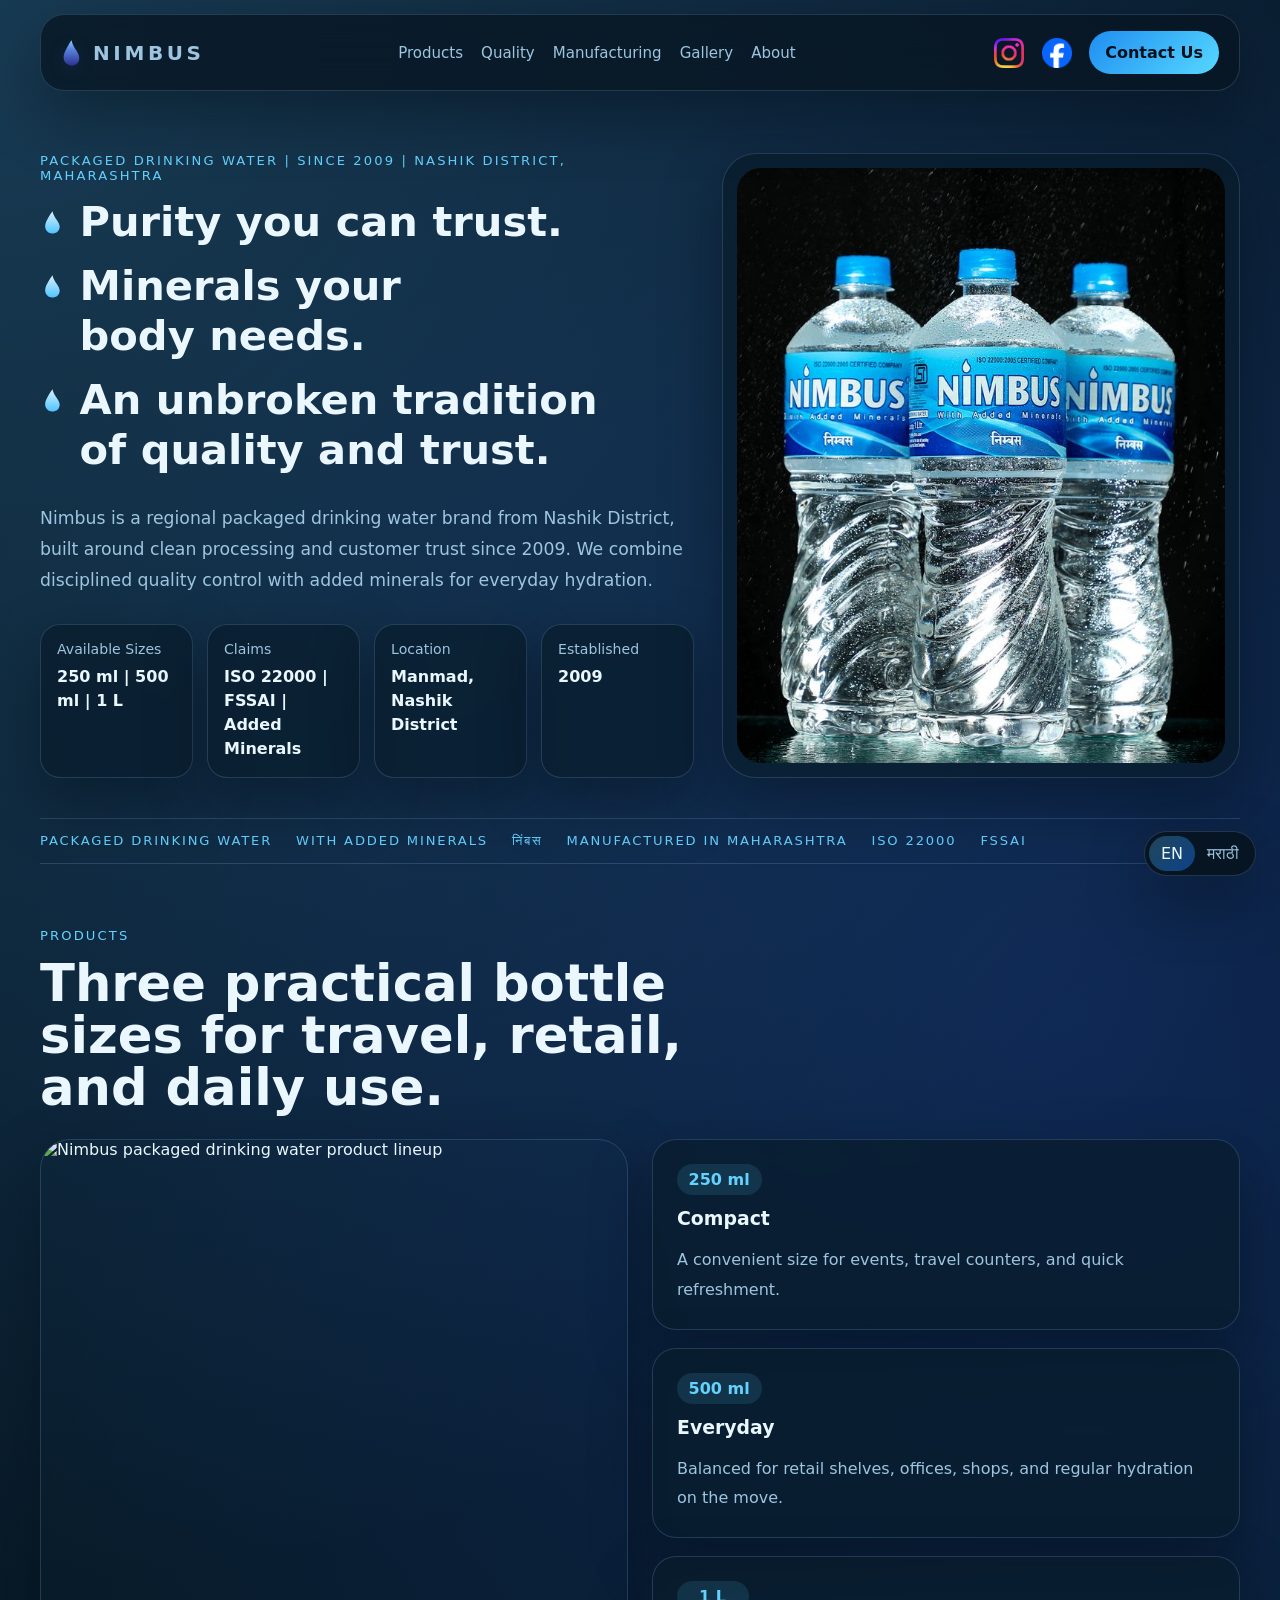
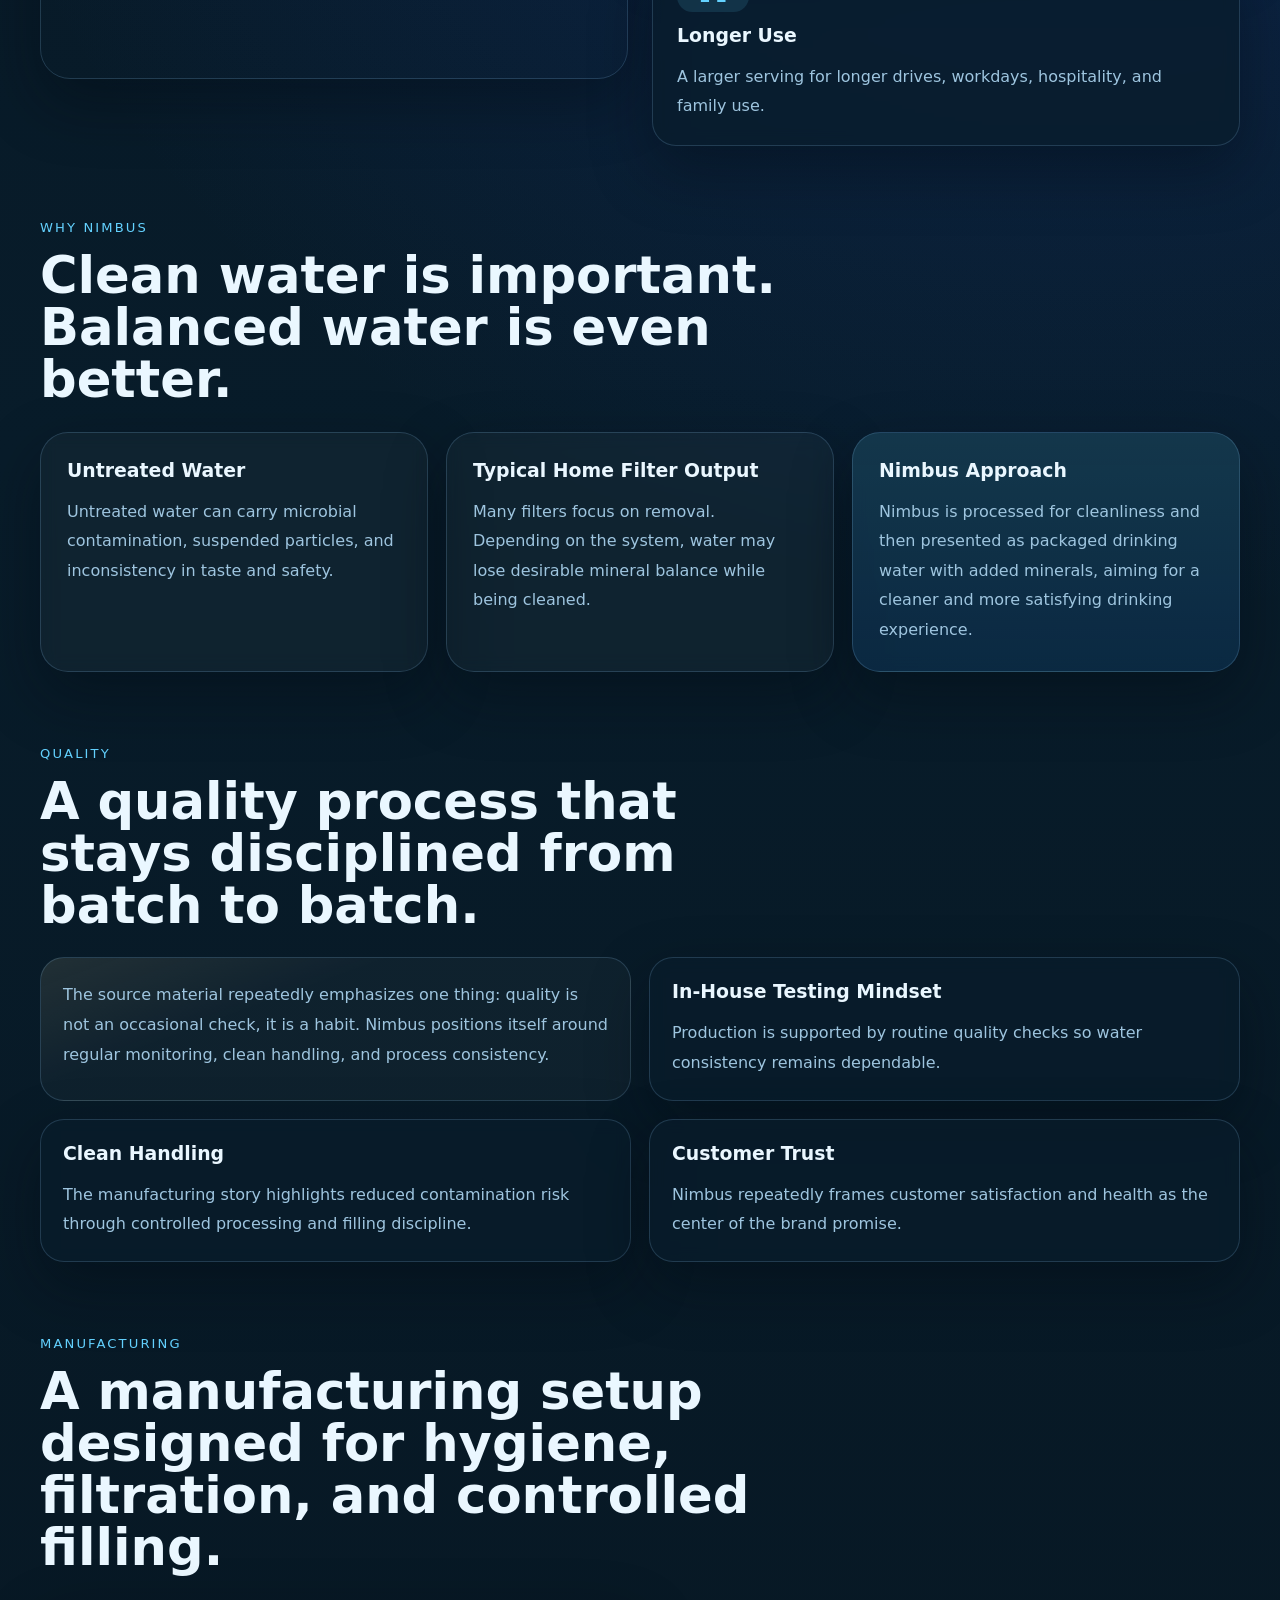
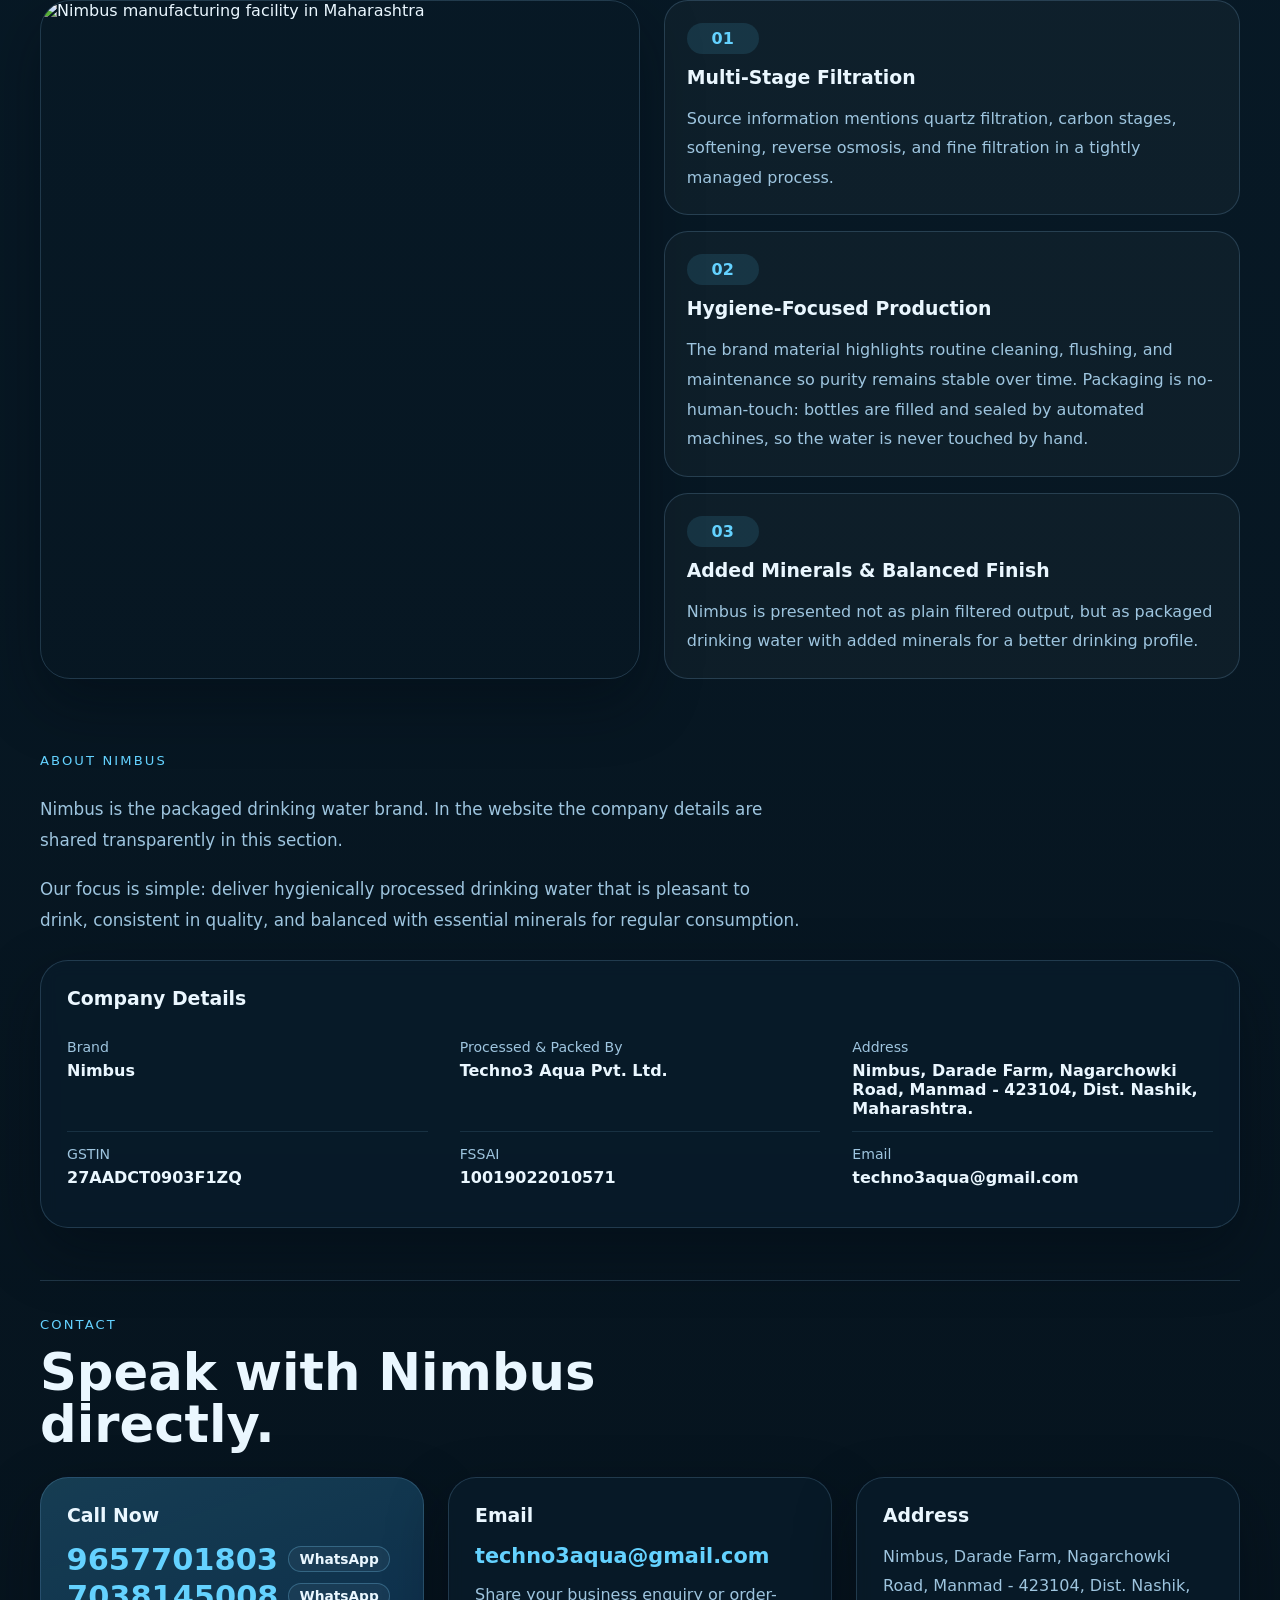
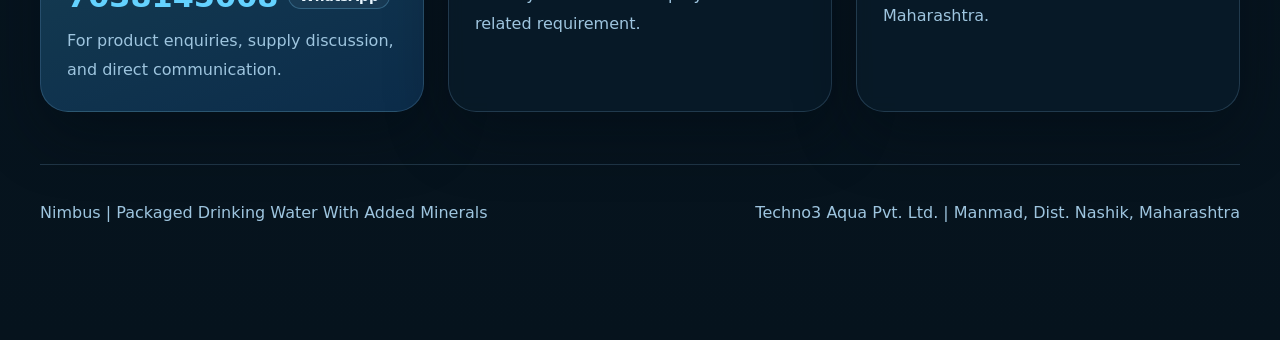
==== commit bd0c8d29: "refactor" ====
--- a/index.html
+++ b/index.html
@@ -183,12 +183,6 @@
         <div class="quality-grid">
           <article class="quality-copy">
             <p data-en="The source material repeatedly emphasizes one thing: quality is not an occasional check, it is a habit. Nimbus positions itself around regular monitoring, clean handling, and process consistency." data-mr="आमच्या उपलब्ध माहितीतून एक गोष्ट स्पष्ट दिसते: गुणवत्ता ही अधूनमधून होणारी तपासणी नाही, ती एक सवय आहे. निंबसची ओळख नियमित तपासणी, स्वच्छ हाताळणी आणि सातत्यपूर्ण प्रक्रियेतून तयार होते.">The source material repeatedly emphasizes one thing: quality is not an occasional check, it is a habit. Nimbus positions itself around regular monitoring, clean handling, and process consistency.</p>
-            <div class="quality-tags">
-              <span>ISO 22000</span>
-              <span>FSSAI Licensed</span>
-              <span data-en="Added Minerals" data-mr="अतिरिक्त खनिजे">Added Minerals</span>
-              <span data-en="Batch Discipline" data-mr="प्रत्येक बॅच तपासणी">Batch Discipline</span>
-            </div>
           </article>
 
           <div class="quality-points">
@@ -245,7 +239,7 @@
 
         <div class="about-grid">
           <article class="about-copy">
-            <p data-en="Nimbus is the packaged drinking water brand. In the website the company details are shared transparently in this section." data-mr="या वेबसाइटवर सार्वजनिक ब्रँड म्हणून निंबस सादर केला आहे, तर पाणी प्रक्रिया व उत्पादनाची जबाबदारी Techno3 Aqua Pvt. Ltd. कडे आहे. ब्रँड आणि उत्पादन संस्था यांची माहिती स्पष्टपणे देणे हा आमचा विश्वासाचा भाग आहे.">Nimbus is the face of our packaged drinking water brand, while the manufacturing and processing backbone comes from Techno3 Aqua Pvt. Ltd. In the website, Nimbus remains the public brand, and the company details are shared transparently in this section.</p>
+            <p data-en="Nimbus is the packaged drinking water brand. In the website the company details are shared transparently in this section." data-mr="निंबस हा पॅकेज्ड ड्रिंकिंग वॉटर ब्रँड आहे. या वेबसाइटवर कंपनीची माहिती या विभागात पारदर्शकपणे दिली आहे.">Nimbus is the packaged drinking water brand. In the website the company details are shared transparently in this section.</p>
             <p data-en="Our focus is simple: deliver hygienically processed drinking water that is pleasant to drink, consistent in quality, and balanced with essential minerals for regular consumption." data-mr="आमचा उद्देश सरळ आहे: स्वच्छ प्रक्रियेतून तयार केलेले, पिण्यास सुखकर, सातत्यपूर्ण गुणवत्तेचे आणि आवश्यक खनिजांनी संतुलित पिण्याचे पाणी ग्राहकांपर्यंत पोहोचवणे.">Our focus is simple: deliver hygienically processed drinking water that is pleasant to drink, consistent in quality, and balanced with essential minerals for regular consumption.</p>
           </article>
 
--- a/styles.css
+++ b/styles.css
@@ -407,16 +407,11 @@
   margin-top: 26px;
 }
 
-.about-grid { grid-template-columns: 1.3fr 0.9fr; }
-
-.about-copy {
-  padding: 30px;
-  border-radius: 28px;
-  background:
-    linear-gradient(180deg, rgba(98, 216, 255, 0.08), transparent),
-    rgba(255, 255, 255, 0.02);
-  border: 1px solid var(--line);
-}
+/* About: plain intro text on top (no box), then the Company Details panel across the full width */
+.about-grid { grid-template-columns: 1fr; }
+
+.about-copy { max-width: 760px; }
+.about-copy p { font-size: 1.05rem; }
 
 .about-copy p,
 .product-card p,
@@ -448,7 +443,13 @@
   font-size: 1.18rem;
 }
 
+/* Company details: three columns on desktop, two on tablets, one on phones.
+   Every item has a line above it; the list hides the line above its first row. */
 .info-list {
+  display: grid;
+  grid-template-columns: repeat(3, minmax(0, 1fr));
+  column-gap: 32px;
+  overflow: hidden;
   list-style: none;
   margin: 0;
   padding: 0;
@@ -456,12 +457,14 @@
 
 .info-list li {
   display: grid;
+  align-content: start;
   gap: 6px;
+  margin-top: -1px;
   padding: 14px 0;
-  border-bottom: 1px solid rgba(149, 212, 255, 0.12);
-}
-
-.info-list li:last-child { border-bottom: 0; }
+  border-top: 1px solid rgba(149, 212, 255, 0.12);
+  overflow-wrap: anywhere;
+}
+
 .info-list span { color: var(--muted); font-size: 0.88rem; }
 
 .product-layout {
@@ -527,33 +530,24 @@
   0%, 100% { transform: translateX(0); }
   50% { transform: translateX(6px); }
 }
-.quality-grid { grid-template-columns: 0.95fr 1.05fr; }
+
+/* Quality: four equal boxes in a 2 x 2 grid (the intro text plus the three points) */
+.quality-grid {
+  grid-template-columns: repeat(2, minmax(0, 1fr));
+  gap: 18px;
+}
 
 .quality-copy {
-  padding: 30px;
-  border-radius: 28px;
+  padding: 22px;
+  border-radius: 24px;
   border: 1px solid var(--line);
   background:
     linear-gradient(160deg, rgba(255, 224, 138, 0.08), transparent 36%),
     rgba(255, 255, 255, 0.03);
 }
 
-.quality-tags {
-  display: flex;
-  flex-wrap: wrap;
-  gap: 10px;
-  margin-top: 24px;
-}
-
-.quality-tags span {
-  padding: 10px 14px;
-  border-radius: 999px;
-  border: 1px solid rgba(149, 212, 255, 0.16);
-  color: var(--text);
-  background: rgba(255, 255, 255, 0.04);
-}
-
-.quality-points { display: grid; gap: 16px; }
+/* The wrapper around the three point cards is dissolved so all four boxes share one grid */
+.quality-points { display: contents; }
 
 .quality-points article {
   padding: 22px;
@@ -689,6 +683,19 @@
 
 @media (min-width: 1121px) {
   .header-actions .lang-switch { display: none; }
+
+  /* Hero intro paragraph: centred in the space between the headline and the four fact cards.
+     The top padding equals the gap above the cards, so the space above and below it is the same. */
+  .hero-text {
+    flex: 1;
+    display: flex;
+    flex-direction: column;
+  }
+
+  .hero-lead {
+    margin: auto 0;
+    padding-top: 28px;
+  }
 
   .lang-float {
     display: inline-flex;
@@ -767,8 +774,9 @@
   .contact-social .social-badge { width: 48px; height: 48px; }
   .contact-social .social-badge img { width: 38px; height: 38px; }
 
+  .info-list { grid-template-columns: repeat(2, minmax(0, 1fr)); }
+
   .hero,
-  .about-grid,
   .product-layout,
   .manufacturing-grid,
   .contact-grid { grid-template-columns: 1fr; }
@@ -794,9 +802,6 @@
   .quality-grid::-webkit-scrollbar,
   .process-steps::-webkit-scrollbar { display: none; }
 
-  /* The wrapper around the three smaller Quality cards is dissolved so all four sit in the same row */
-  .quality-points { display: contents; }
-
   .comparison-card,
   .quality-copy,
   .quality-points article,
@@ -807,10 +812,6 @@
 
   .comparison-card,
   .quality-points article { box-shadow: 0 12px 24px rgba(2, 10, 18, 0.3); }
-
-  /* First Quality card: same padding as the others, and the four tag boxes are left out here */
-  .quality-copy { padding: 22px; }
-  .quality-tags { display: none; }
 
   .swipe-hint {
     display: flex;
@@ -891,6 +892,9 @@
 @media (max-width: 760px) {
   .page-shell { width: min(100% - 20px, 1200px); }
 
+  .info-list { grid-template-columns: 1fr; }
+  .about-copy p { font-size: 1rem; }
+
   /* Sideways card rows reach both screen edges (the page margin is 10px on phones) */
   .comparison-grid,
   .quality-grid,
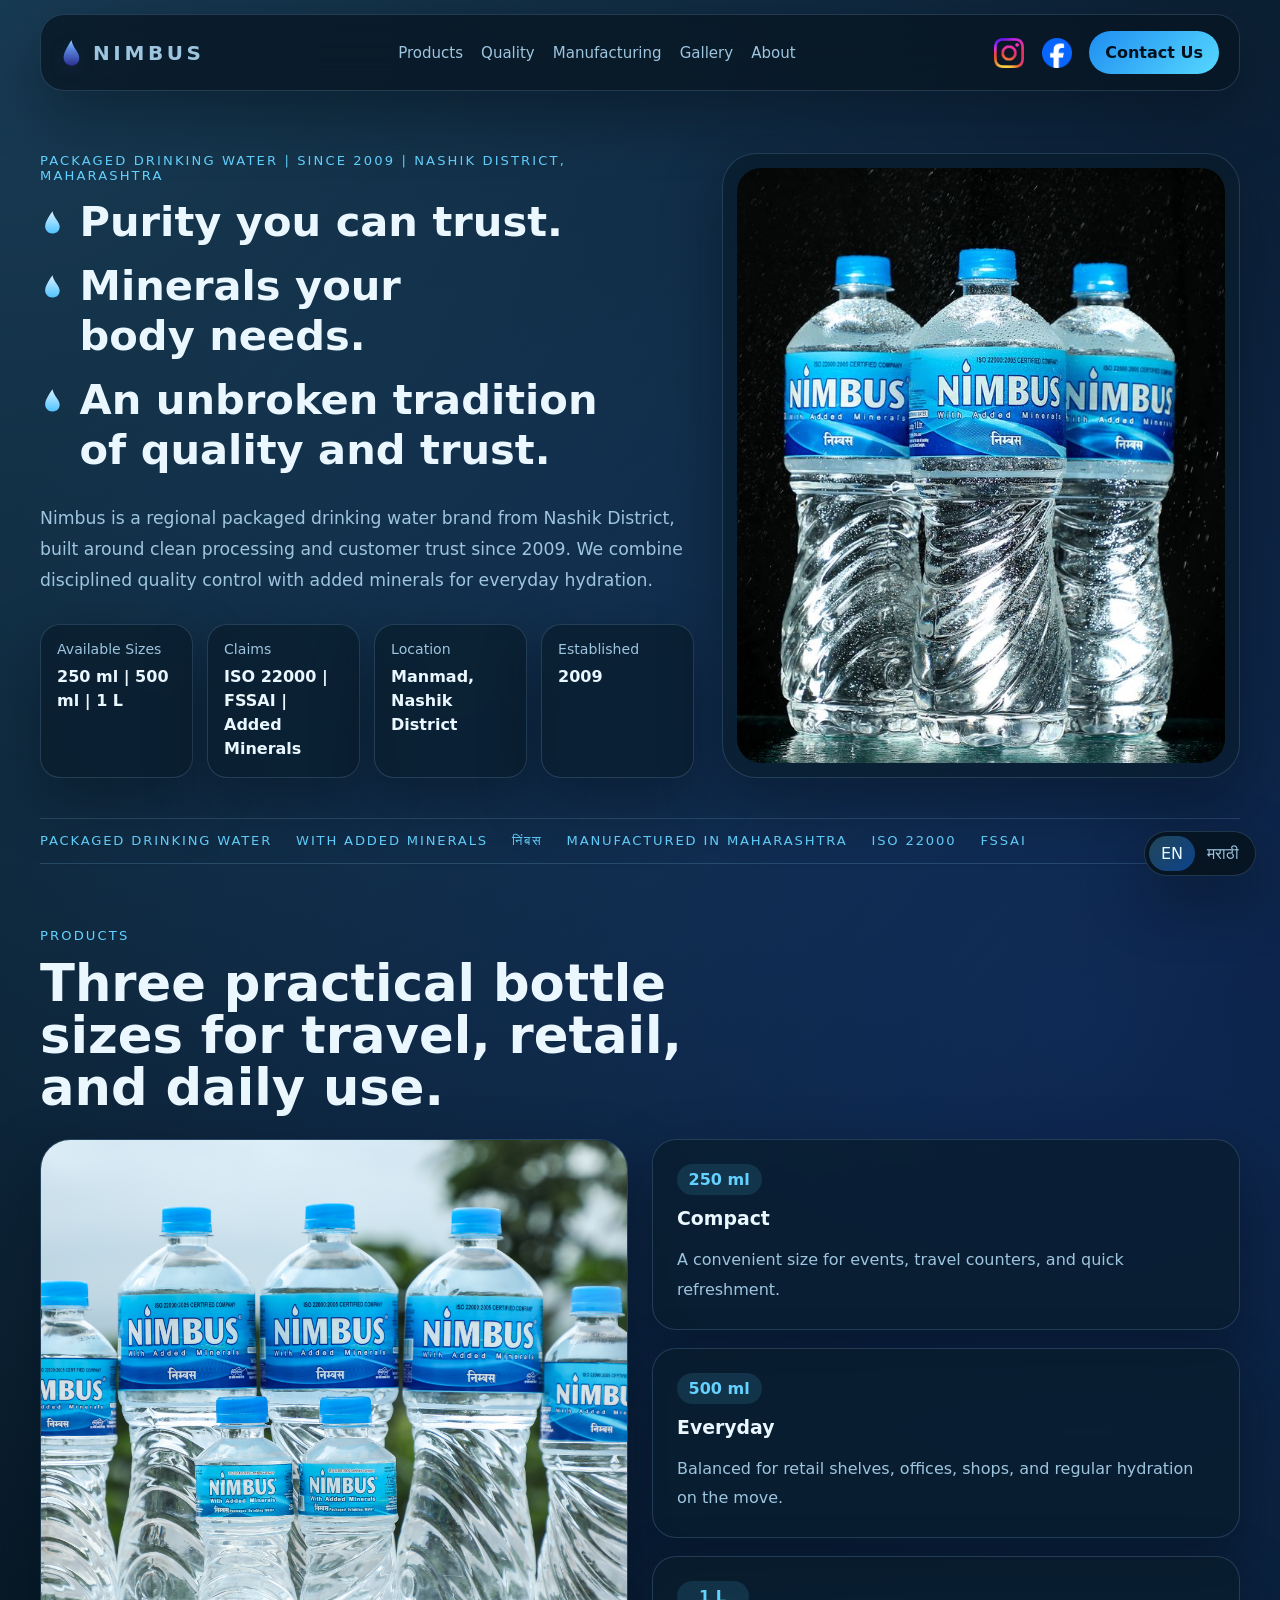
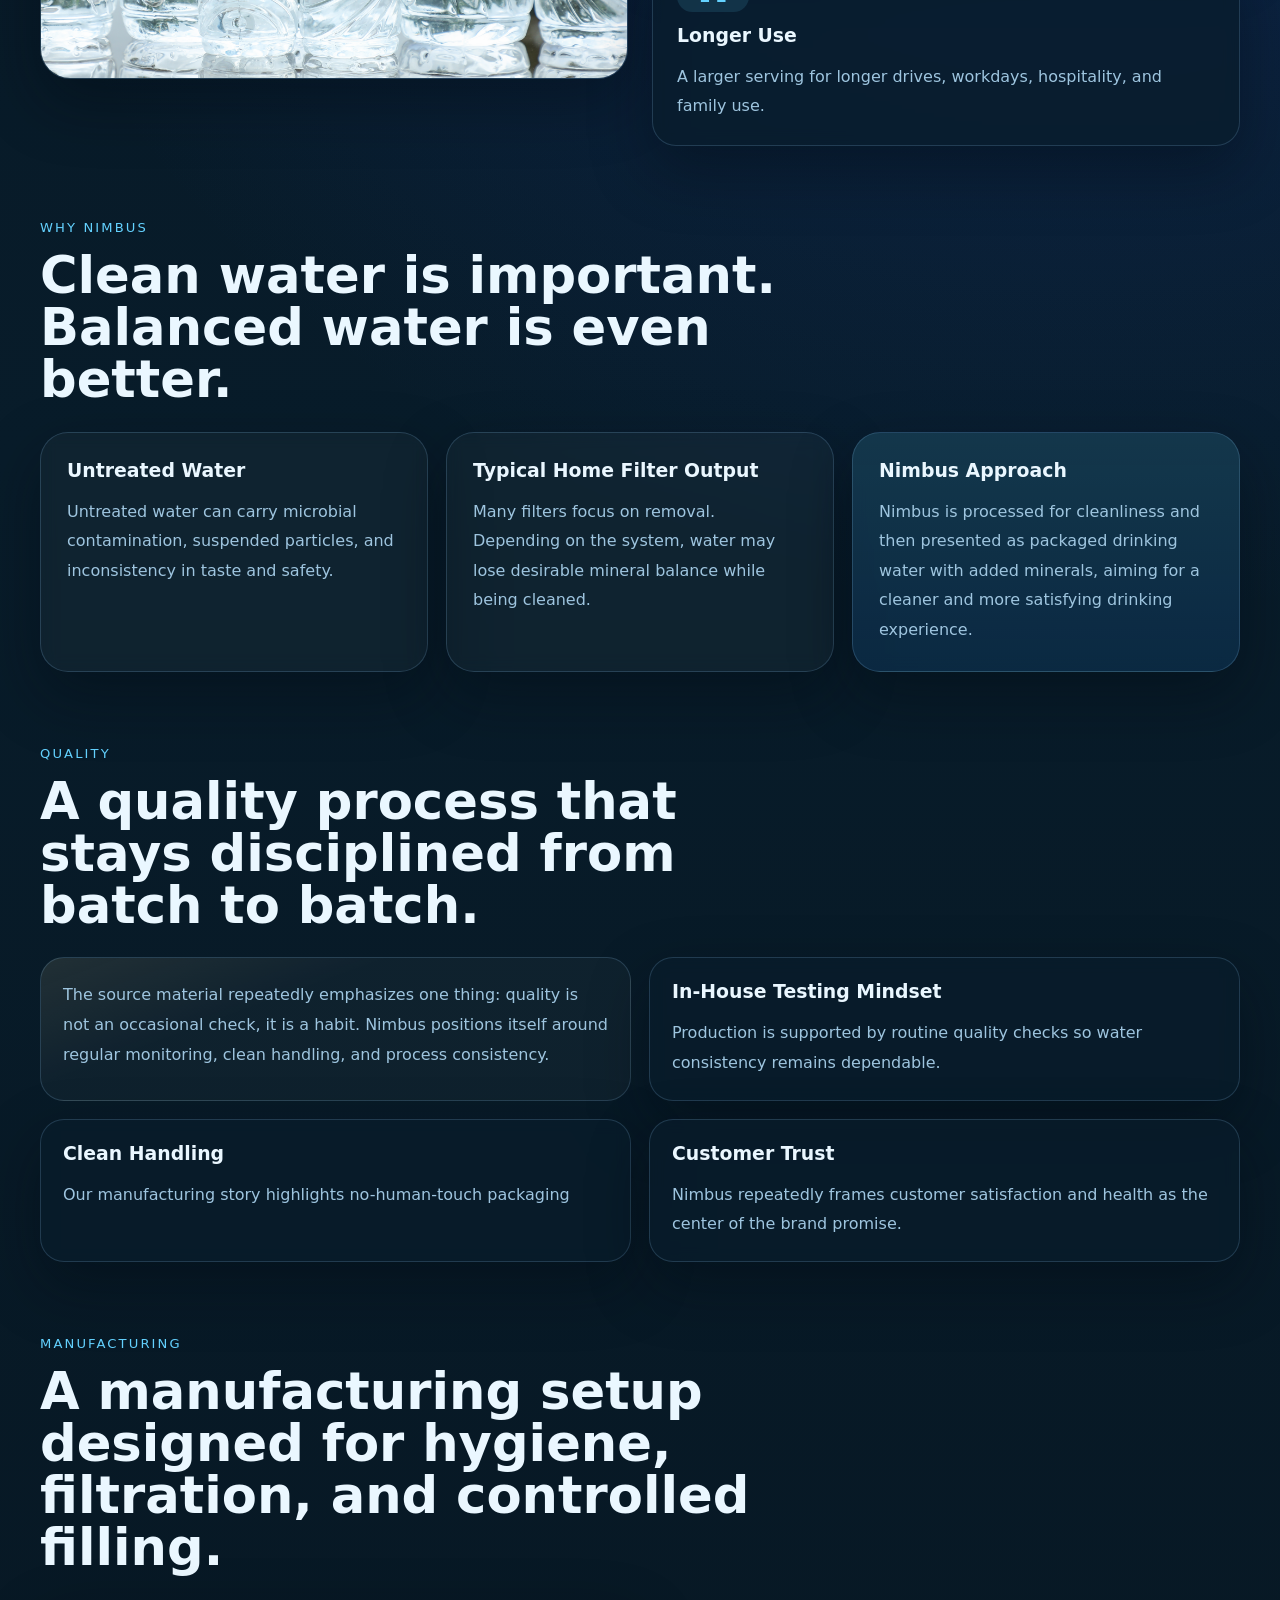
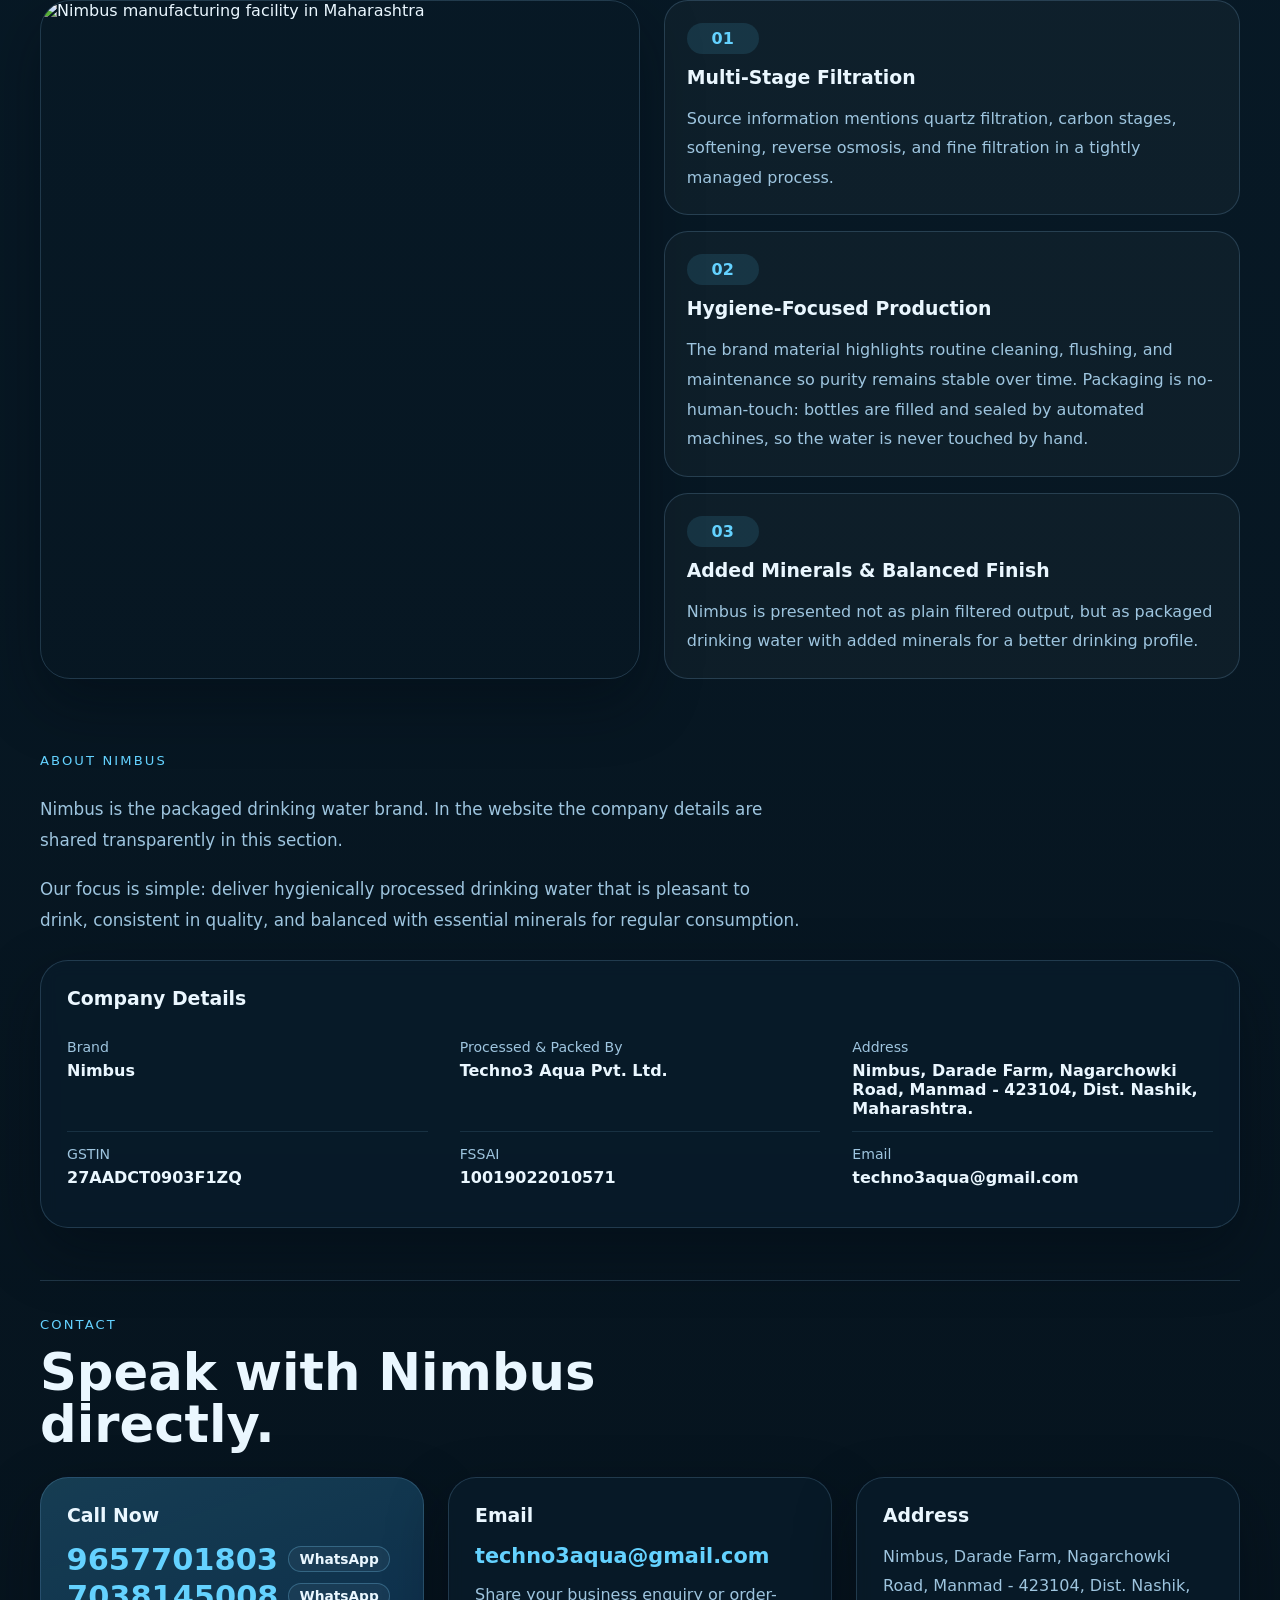
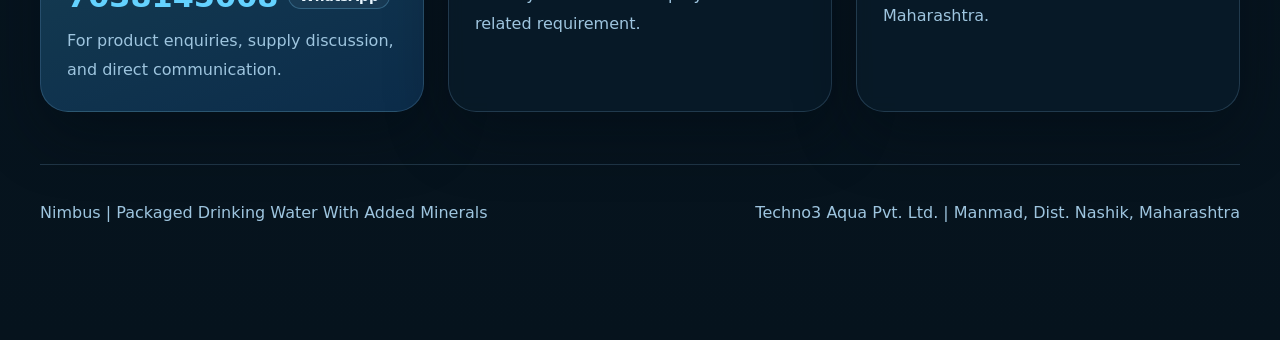
==== commit 3e1b8659: "refactor images for removal of isi mark" ====
--- a/index.html
+++ b/index.html
@@ -192,7 +192,7 @@
             </article>
             <article>
               <h3 data-en="Clean Handling" data-mr="स्वच्छ हाताळणी">Clean Handling</h3>
-              <p data-en="The manufacturing story highlights reduced contamination risk through controlled processing and filling discipline." data-mr="नियंत्रित प्रक्रिया आणि भराव पद्धतीमुळे दूषित होण्याचा धोका कमी ठेवण्यावर भर दिला जातो.">The manufacturing story highlights reduced contamination risk through controlled processing and filling discipline.</p>
+              <p data-en="Our manufacturing story highlights no-human-touch packaging" data-mr="नियंत्रित प्रक्रिया आणि भराव पद्धतीमुळे दूषित होण्याचा धोका कमी ठेवण्यावर भर दिला जातो.">The manufacturing story highlights reduced contamination risk through controlled processing and filling discipline.</p>
             </article>
             <article>
               <h3 data-en="Customer Trust" data-mr="ग्राहकांचा विश्वास">Customer Trust</h3>
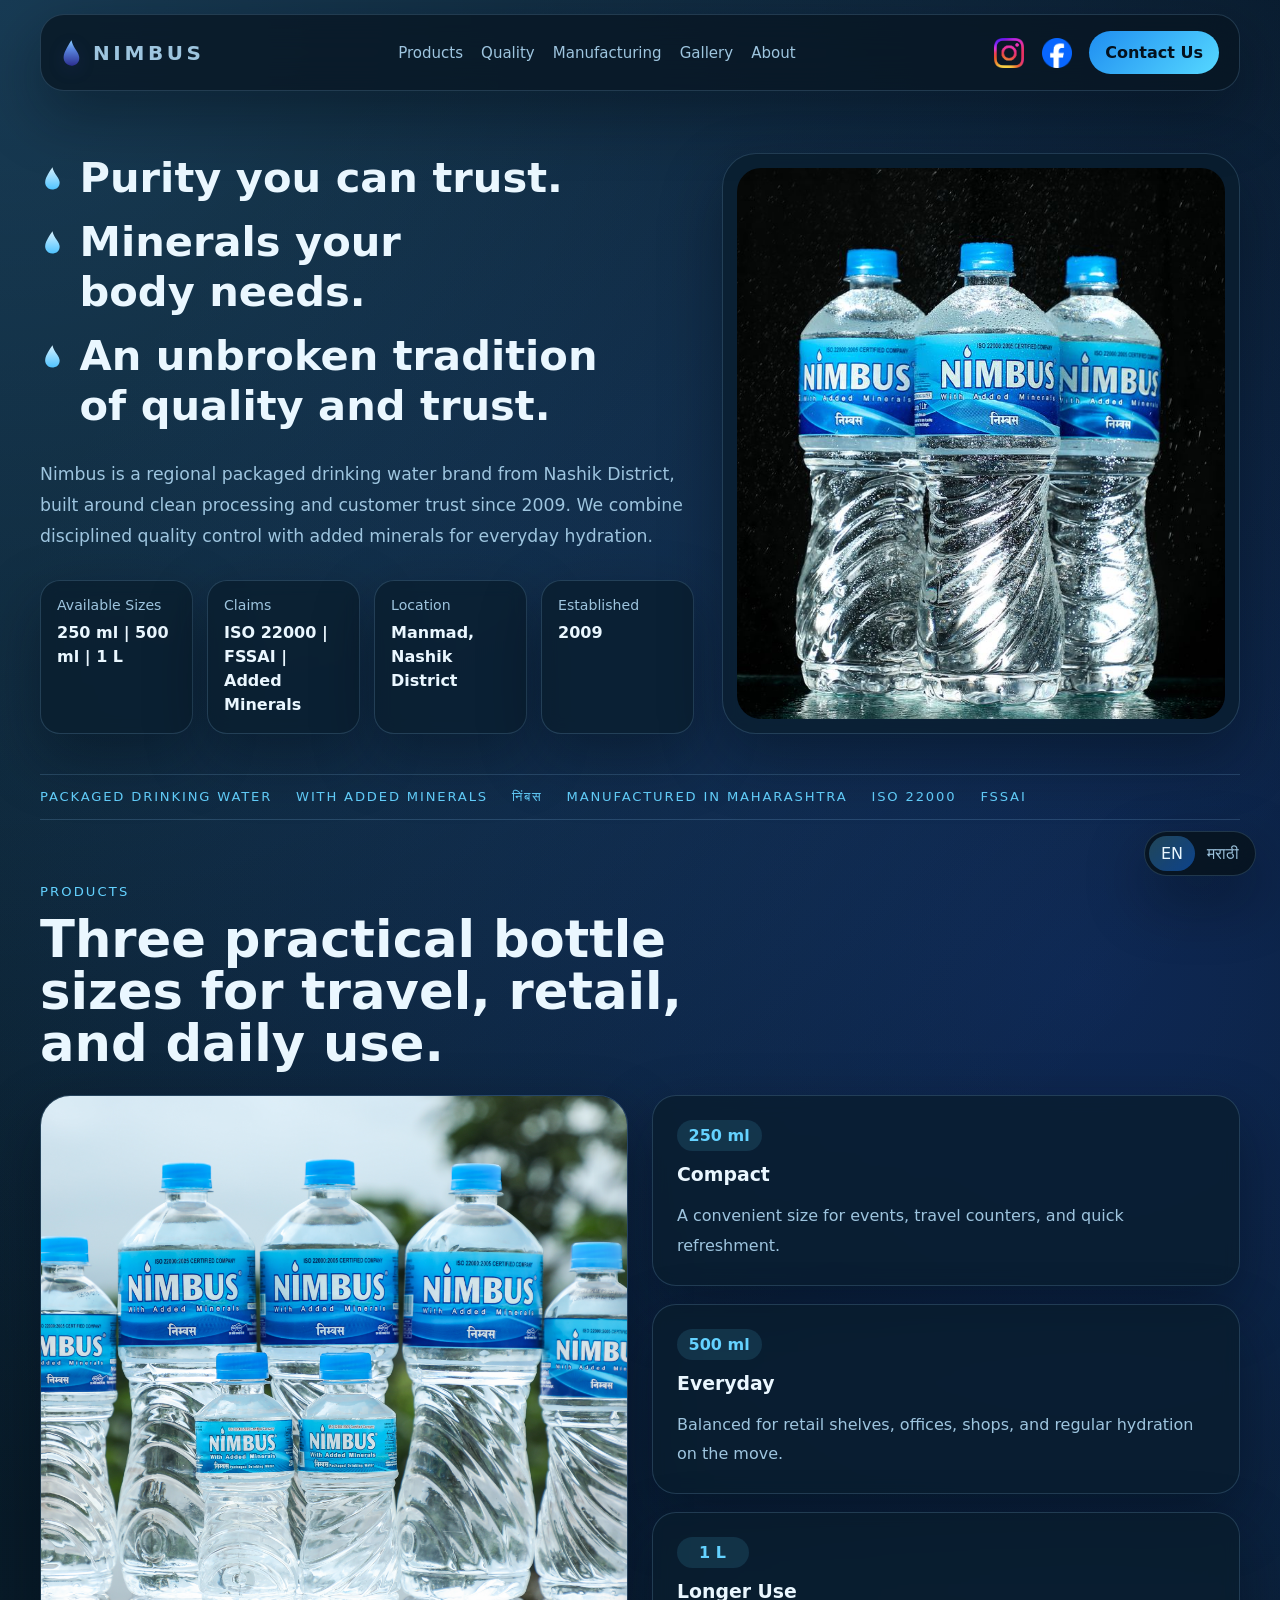
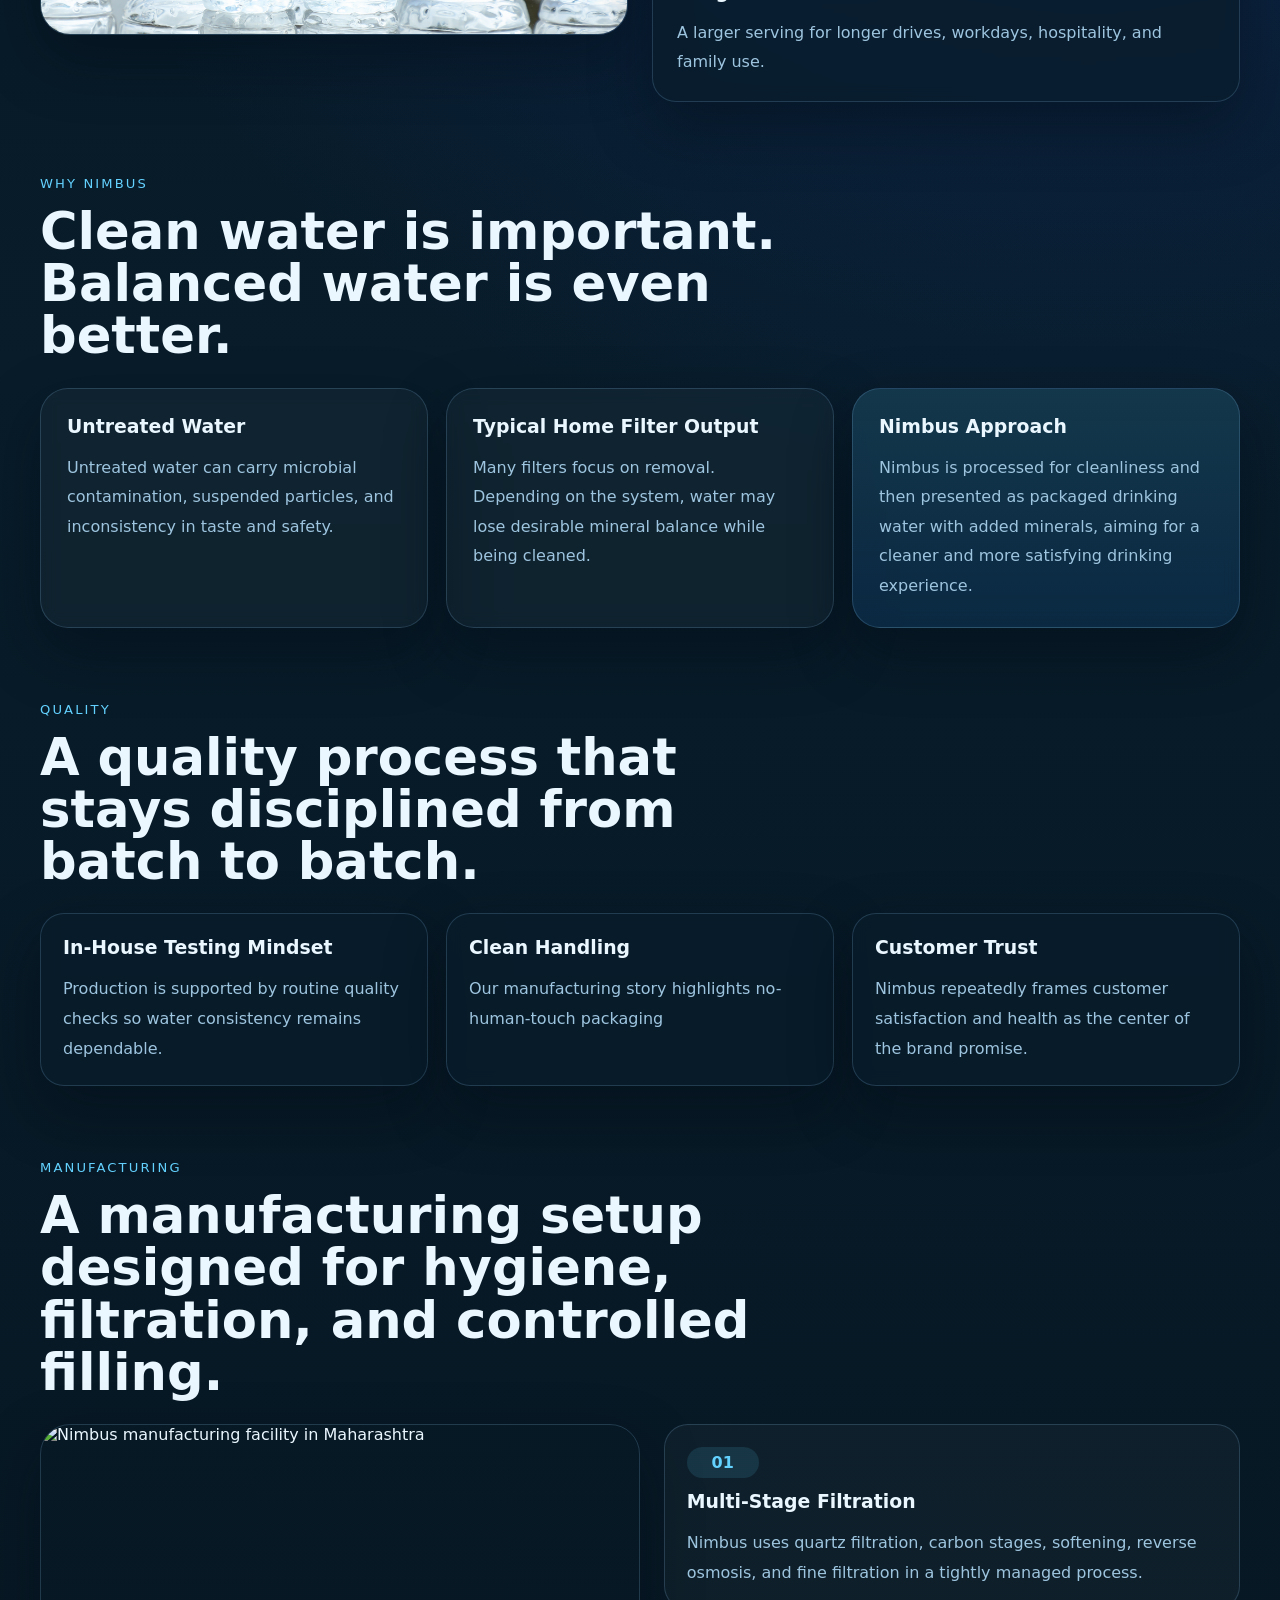
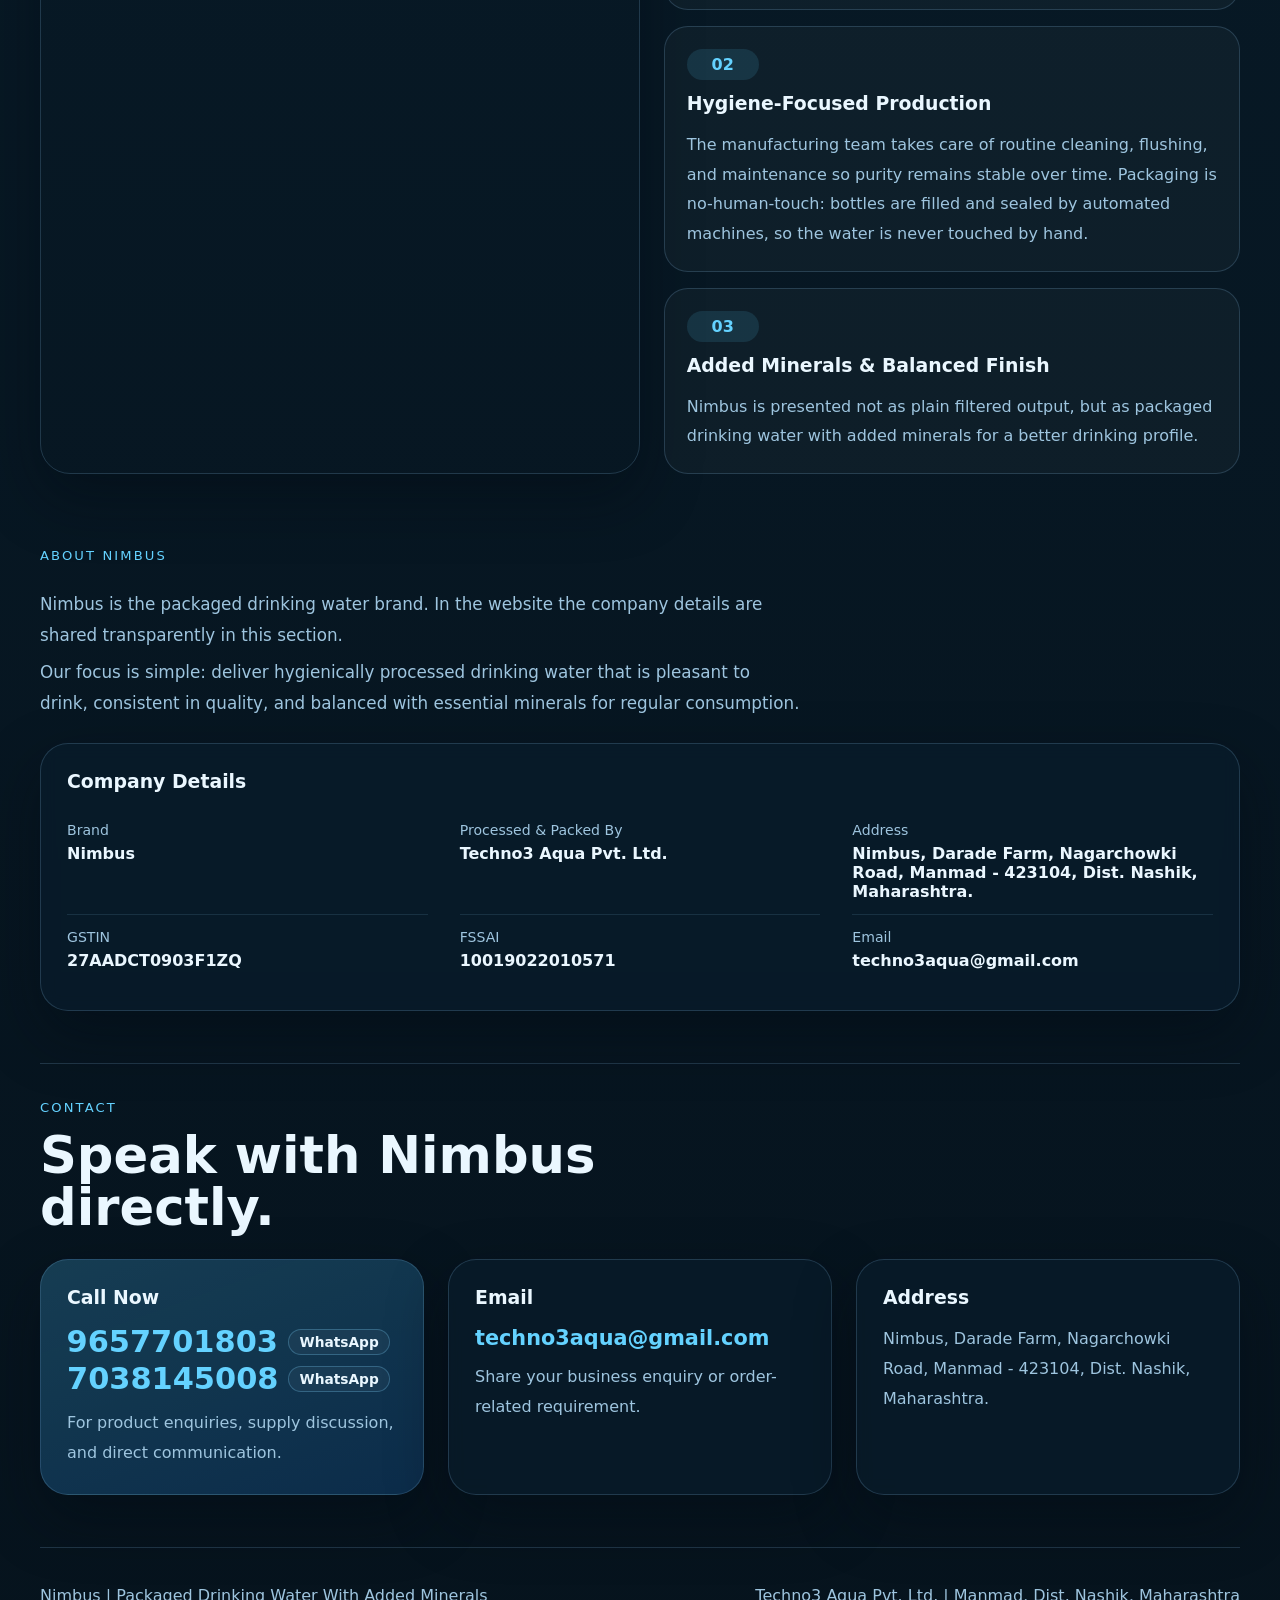
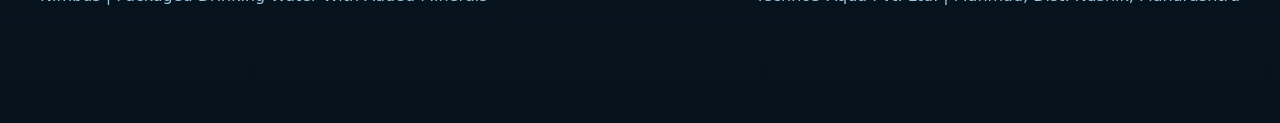
==== commit 7103d612: "refactor" ====
--- a/index.html
+++ b/index.html
@@ -61,7 +61,6 @@
       <section class="hero" id="home">
         <div class="hero-copy">
           <div class="hero-text">
-            <p class="eyebrow" data-en="Packaged Drinking Water | Since 2009 | Nashik District, Maharashtra" data-mr="पॅकेज्ड ड्रिंकिंग वॉटर | सन 2009 पासून | नाशिक जिल्हा, महाराष्ट्र">Packaged Drinking Water | Since 2009 | Nashik District, Maharashtra</p>
             <h1 class="hero-claims">
               <span data-en="Purity you can trust." data-mr="विश्वासार्ह शुद्धता.">Purity you can trust.</span>
               <span data-en="Minerals your body needs." data-mr="शरीराला आवश्यक खनिजांसह.">Minerals your body needs.</span>
@@ -181,10 +180,6 @@
         </div>
 
         <div class="quality-grid">
-          <article class="quality-copy">
-            <p data-en="The source material repeatedly emphasizes one thing: quality is not an occasional check, it is a habit. Nimbus positions itself around regular monitoring, clean handling, and process consistency." data-mr="आमच्या उपलब्ध माहितीतून एक गोष्ट स्पष्ट दिसते: गुणवत्ता ही अधूनमधून होणारी तपासणी नाही, ती एक सवय आहे. निंबसची ओळख नियमित तपासणी, स्वच्छ हाताळणी आणि सातत्यपूर्ण प्रक्रियेतून तयार होते.">The source material repeatedly emphasizes one thing: quality is not an occasional check, it is a habit. Nimbus positions itself around regular monitoring, clean handling, and process consistency.</p>
-          </article>
-
           <div class="quality-points">
             <article>
               <h3 data-en="In-House Testing Mindset" data-mr="तपासणीची सवय">In-House Testing Mindset</h3>
@@ -192,7 +187,7 @@
             </article>
             <article>
               <h3 data-en="Clean Handling" data-mr="स्वच्छ हाताळणी">Clean Handling</h3>
-              <p data-en="Our manufacturing story highlights no-human-touch packaging" data-mr="नियंत्रित प्रक्रिया आणि भराव पद्धतीमुळे दूषित होण्याचा धोका कमी ठेवण्यावर भर दिला जातो.">The manufacturing story highlights reduced contamination risk through controlled processing and filling discipline.</p>
+              <p data-en="Our manufacturing story highlights no-human-touch packaging" data-mr="आमची उत्पादन प्रक्रिया मानवी स्पर्शविरहित पॅकेजिंगवर भर देते">Our manufacturing story highlights no-human-touch packaging</p>
             </article>
             <article>
               <h3 data-en="Customer Trust" data-mr="ग्राहकांचा विश्वास">Customer Trust</h3>
@@ -201,9 +196,9 @@
           </div>
         </div>
 
-        <!-- Phones and tablets: the four cards above scroll sideways; the dots and the "Swipe" arrow show there is more -->
+        <!-- Phones and tablets: the three cards above scroll sideways; the dots and the "Swipe" arrow show there is more -->
         <div class="swipe-hint" aria-hidden="true">
-          <span class="swipe-dots"><i class="is-active"></i><i></i><i></i><i></i></span>
+          <span class="swipe-dots"><i class="is-active"></i><i></i><i></i></span>
           <span class="swipe-label"><span data-en="Swipe" data-mr="सरकवा">Swipe</span><span class="swipe-arrow">&rarr;</span></span>
         </div>
       </section>
@@ -219,8 +214,8 @@
             <img src="assets/images/factory.jpg" alt="Nimbus manufacturing facility in Maharashtra">
           </div>
           <div class="process-steps">
-            <article><span>01</span><h3 data-en="Multi-Stage Filtration" data-mr="बहु-स्तरीय फिल्ट्रेशन">Multi-Stage Filtration</h3><p data-en="Source information mentions quartz filtration, carbon stages, softening, reverse osmosis, and fine filtration in a tightly managed process." data-mr="उपलब्ध माहितीनुसार क्वार्ट्झ फिल्टर, कार्बन स्टेज, सॉफ्टनर, रिव्हर्स ऑस्मोसिस आणि सूक्ष्म फिल्ट्रेशन यांचा एकत्रित वापर केला जातो.">Source information mentions quartz filtration, carbon stages, softening, reverse osmosis, and fine filtration in a tightly managed process.</p></article>
-            <article><span>02</span><h3 data-en="Hygiene-Focused Production" data-mr="स्वच्छतेवर लक्ष केंद्रित">Hygiene-Focused Production</h3><p data-en="The brand material highlights routine cleaning, flushing, and maintenance so purity remains stable over time. Packaging is no-human-touch: bottles are filled and sealed by automated machines, so the water is never touched by hand." data-mr="नियमित स्वच्छता, फ्लशिंग आणि देखभाल यावर भर देऊन पाण्याची शुद्धता स्थिर ठेवण्याचा प्रयत्न केला जातो. पॅकेजिंग मानवी स्पर्शविरहित आहे: बाटल्या स्वयंचलित यंत्रांद्वारे भरल्या आणि सीलबंद केल्या जातात, त्यामुळे पाण्याला हाताचा स्पर्श होत नाही.">The brand material highlights routine cleaning, flushing, and maintenance so purity remains stable over time. Packaging is no-human-touch: bottles are filled and sealed by automated machines, so the water is never touched by hand.</p></article>
+            <article><span>01</span><h3 data-en="Multi-Stage Filtration" data-mr="बहु-स्तरीय फिल्ट्रेशन">Multi-Stage Filtration</h3><p data-en="Nimbus uses quartz filtration, carbon stages, softening, reverse osmosis, and fine filtration in a tightly managed process." data-mr="उपलब्ध माहितीनुसार क्वार्ट्झ फिल्टर, कार्बन स्टेज, सॉफ्टनर, रिव्हर्स ऑस्मोसिस आणि सूक्ष्म फिल्ट्रेशन यांचा एकत्रित वापर केला जातो.">Source information mentions quartz filtration, carbon stages, softening, reverse osmosis, and fine filtration in a tightly managed process.</p></article>
+            <article><span>02</span><h3 data-en="Hygiene-Focused Production" data-mr="स्वच्छतेवर लक्ष केंद्रित">Hygiene-Focused Production</h3><p data-en="The manufacturing team takes care of routine cleaning, flushing, and maintenance so purity remains stable over time. Packaging is no-human-touch: bottles are filled and sealed by automated machines, so the water is never touched by hand." data-mr="नियमित स्वच्छता, फ्लशिंग आणि देखभाल यावर भर देऊन पाण्याची शुद्धता स्थिर ठेवण्याचा प्रयत्न केला जातो. पॅकेजिंग मानवी स्पर्शविरहित आहे: बाटल्या स्वयंचलित यंत्रांद्वारे भरल्या आणि सीलबंद केल्या जातात, त्यामुळे पाण्याला हाताचा स्पर्श होत नाही.">The manufacturing team takes care of routine cleaning, flushing, and maintenance so purity remains stable over time. Packaging is no-human-touch: bottles are filled and sealed by automated machines, so the water is never touched by hand.</p></article>
             <article><span>03</span><h3 data-en="Added Minerals & Balanced Finish" data-mr="खनिज संतुलन">Added Minerals & Balanced Finish</h3><p data-en="Nimbus is presented not as plain filtered output, but as packaged drinking water with added minerals for a better drinking profile." data-mr="निंबस फक्त फिल्टर झालेले पाणी म्हणून नव्हे, तर अतिरिक्त खनिजांसह संतुलित पॅकेज्ड ड्रिंकिंग वॉटर म्हणून सादर केले जाते.">Nimbus is presented not as plain filtered output, but as packaged drinking water with added minerals for a better drinking profile.</p></article>
           </div>
 
--- a/styles.css
+++ b/styles.css
@@ -416,7 +416,6 @@
 .about-copy p,
 .product-card p,
 .comparison-card p,
-.quality-copy p,
 .quality-points p,
 .process-steps p,
 .contact-card p {
@@ -425,8 +424,7 @@
   line-height: 1.85;
 }
 
-.about-copy p + p,
-.quality-copy p + p { margin-top: 18px; }
+.about-copy p + p { margin-top: 6px; }
 
 .info-panel {
   padding: 26px;
@@ -531,22 +529,13 @@
   50% { transform: translateX(6px); }
 }
 
-/* Quality: four equal boxes in a 2 x 2 grid (the intro text plus the three points) */
+/* Quality: three equal boxes in one row */
 .quality-grid {
-  grid-template-columns: repeat(2, minmax(0, 1fr));
+  grid-template-columns: repeat(3, minmax(0, 1fr));
   gap: 18px;
 }
 
-.quality-copy {
-  padding: 22px;
-  border-radius: 24px;
-  border: 1px solid var(--line);
-  background:
-    linear-gradient(160deg, rgba(255, 224, 138, 0.08), transparent 36%),
-    rgba(255, 255, 255, 0.03);
-}
-
-/* The wrapper around the three point cards is dissolved so all four boxes share one grid */
+/* The wrapper around the three cards is dissolved so they sit directly in the grid */
 .quality-points { display: contents; }
 
 .quality-points article {
@@ -781,7 +770,7 @@
   .manufacturing-grid,
   .contact-grid { grid-template-columns: 1fr; }
 
-  /* Why Nimbus cards, the four Quality cards and the three Manufacturing steps:
+  /* Why Nimbus cards, the three Quality cards and the three Manufacturing steps:
      one row that scrolls sideways and stops on each card.
      The next card peeks in from the right edge, and the dots + arrow underneath show there is more. */
   .comparison-grid,
@@ -803,7 +792,6 @@
   .process-steps::-webkit-scrollbar { display: none; }
 
   .comparison-card,
-  .quality-copy,
   .quality-points article,
   .process-steps article {
     flex: 0 0 min(80%, 360px);
@@ -861,12 +849,11 @@
 
   .hero { padding-top: 18px; gap: 18px; }
 
-  /* Single column, in this order: small top line, bottle photo, headline, intro, facts.
-     The two wrappers are dissolved so the top line can sit above the photo. */
+  /* Single column, in this order: bottle photo, headline, intro, facts.
+     The two wrappers are dissolved so each piece is spaced evenly by the hero grid. */
   .hero-copy,
   .hero-text { display: contents; }
 
-  .hero .eyebrow { order: -2; margin: 0; }
   .hero-visual { order: -1; }
   .hero-lead { margin-top: 0; }
 
@@ -920,7 +907,7 @@
   .site-header { gap: 8px; }
   .contact-chip-bar { padding: 9px 14px; font-size: 0.9rem; }
 
-  /* Phone hero: top line, photo, short headline, then a compact 2 x 2 fact grid */
+  /* Phone hero: photo, short headline, then a compact 2 x 2 fact grid */
   .hero { gap: 14px; padding: 14px 0 16px; }
 
   .hero-card { border-radius: 24px; }
@@ -935,11 +922,6 @@
     object-position: center 75%;
   }
 
-  .hero .eyebrow {
-    font-size: 0.72rem;
-    letter-spacing: 0.12em;
-  }
-
   .hero h1 { gap: 10px; font-size: clamp(1.45rem, 6.4vw, 1.9rem); }
 
   /* The long intro paragraph repeats the About section, so phones skip it */
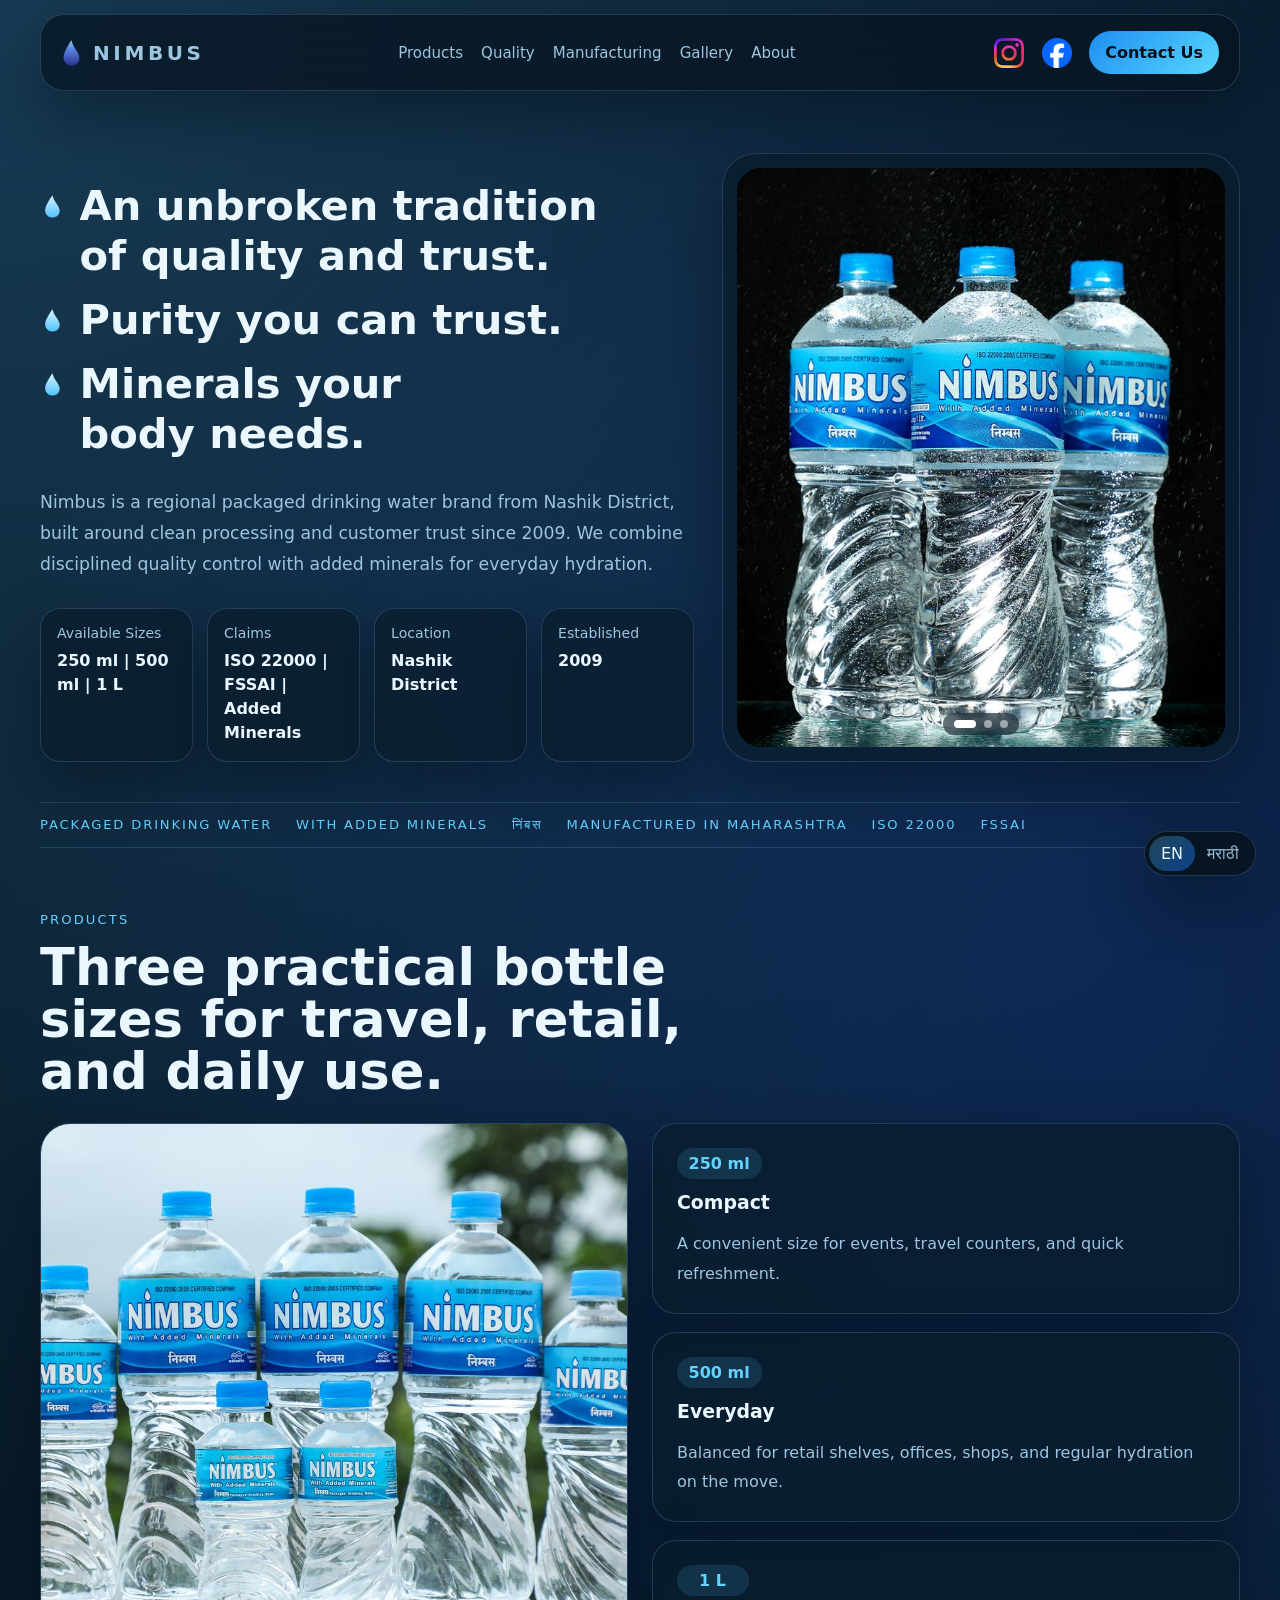
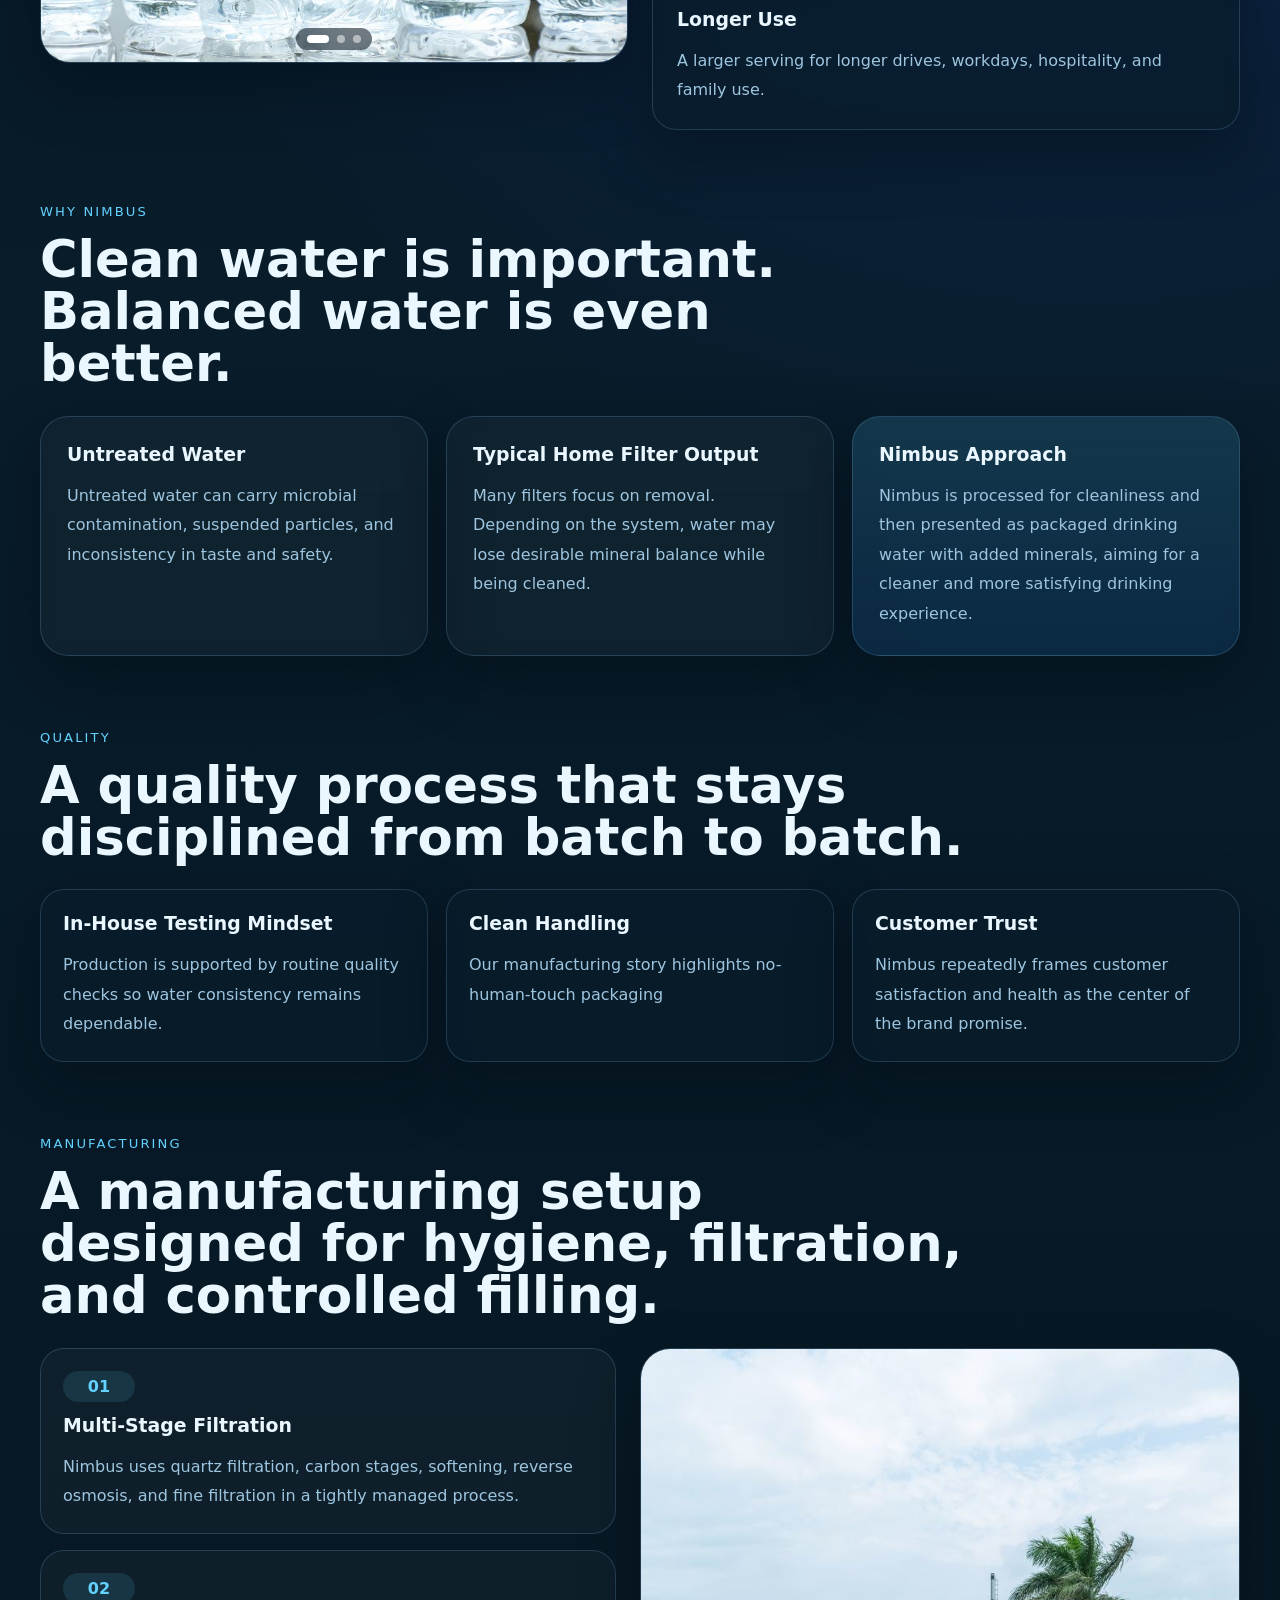
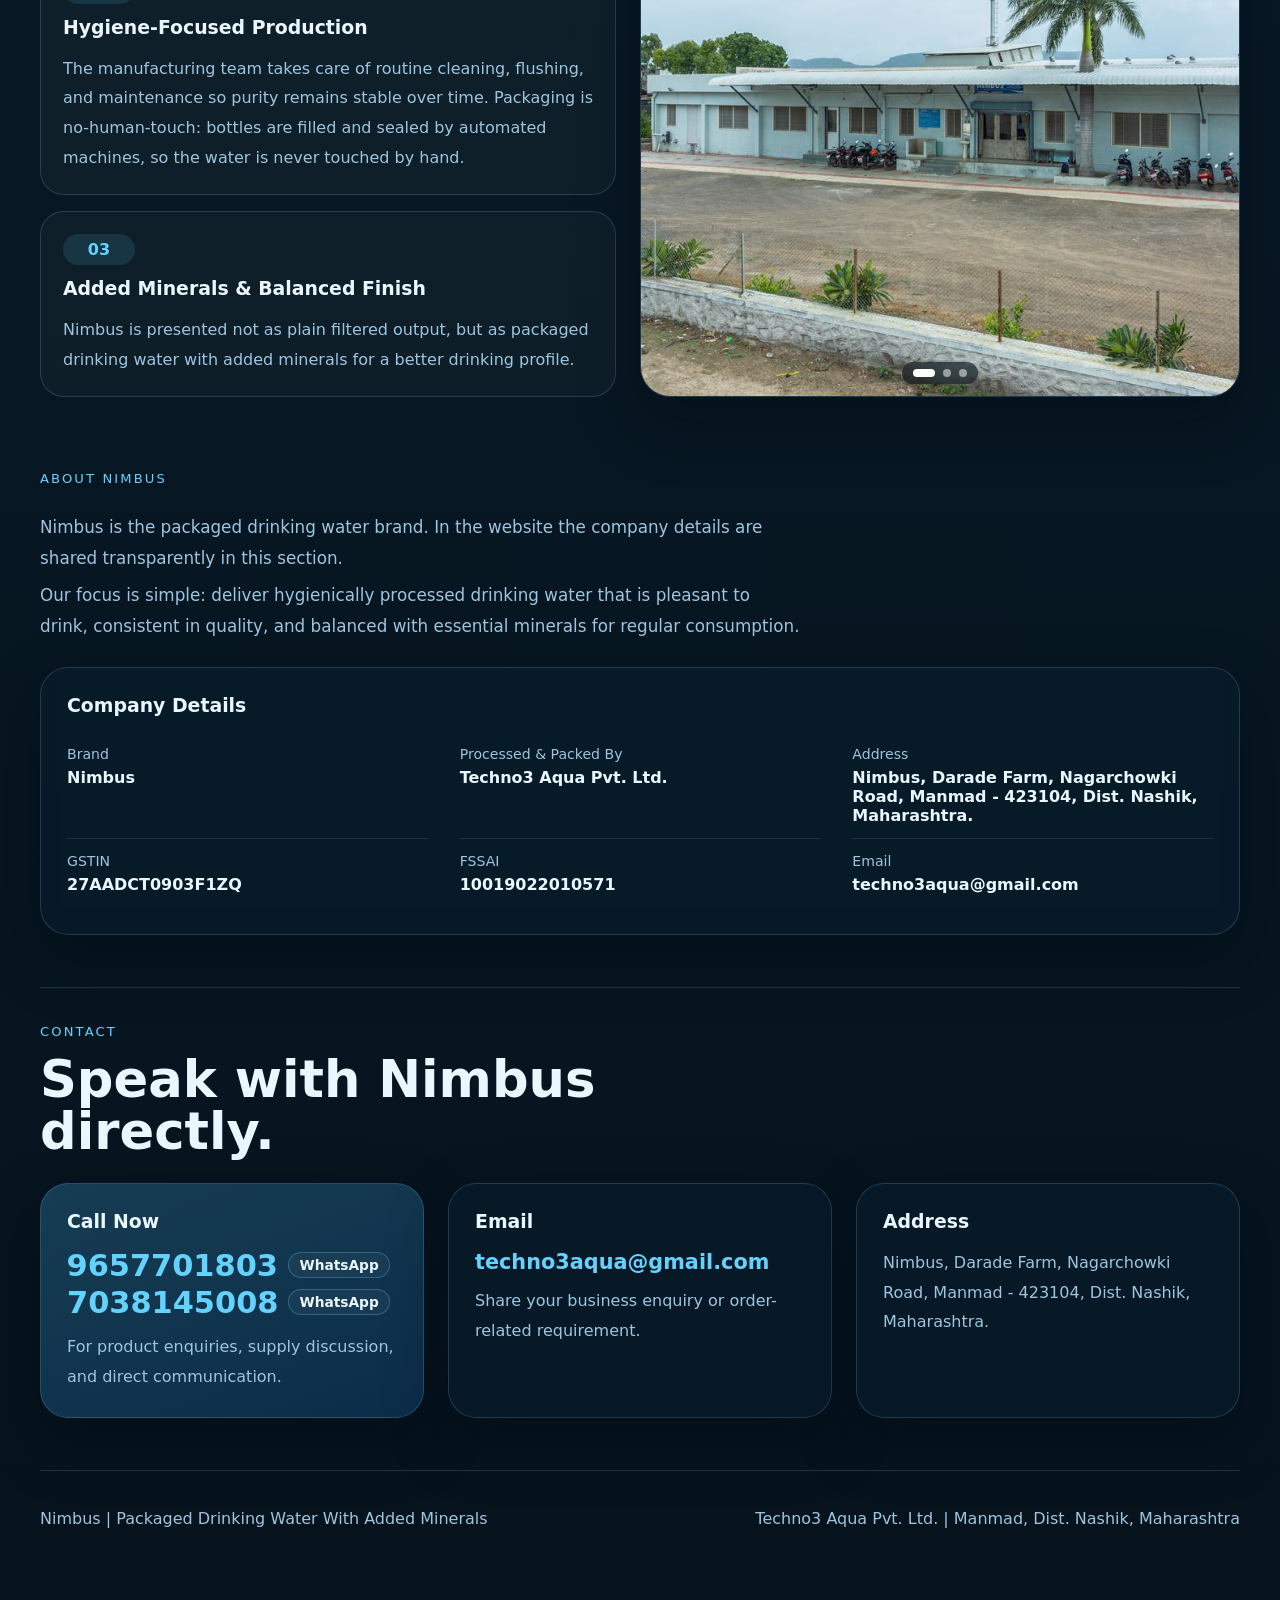
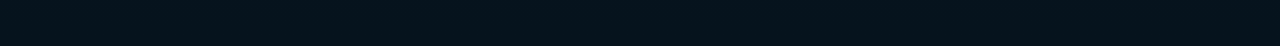
==== commit d69ab720: "." ====
--- a/index.html
+++ b/index.html
@@ -62,9 +62,9 @@
         <div class="hero-copy">
           <div class="hero-text">
             <h1 class="hero-claims">
+              <span data-en="An unbroken tradition of quality and trust." data-mr="गुणवत्ता आणि विश्वासाची अखंड परंपरा.">An unbroken tradition of quality and trust.</span>
               <span data-en="Purity you can trust." data-mr="विश्वासार्ह शुद्धता.">Purity you can trust.</span>
               <span data-en="Minerals your body needs." data-mr="शरीराला आवश्यक खनिजांसह.">Minerals your body needs.</span>
-              <span data-en="An unbroken tradition of quality and trust." data-mr="गुणवत्ता आणि विश्वासाची अखंड परंपरा.">An unbroken tradition of quality and trust.</span>
             </h1>
             <p class="hero-lead" data-en="Nimbus is a regional packaged drinking water brand from Nashik District, built around clean processing and customer trust since 2009. We combine disciplined quality control with added minerals for everyday hydration." data-mr="निंबस हा नाशिक जिल्ह्यातील प्रादेशिक पॅकेज्ड ड्रिंकिंग वॉटर ब्रँड आहे, जो सन 2009 पासून शुद्ध प्रक्रिया आणि ग्राहकांच्या विश्वासावर उभा आहे. काटेकोर गुणवत्ता नियंत्रण आणि अतिरिक्त आवश्यक खनिजे यांचा समतोल आम्ही प्रत्येक बाटलीत ठेवतो.">Nimbus is a regional packaged drinking water brand from Nashik District, built around clean processing and customer trust since 2009. We combine disciplined quality control with added minerals for everyday hydration.</p>
           </div>
@@ -80,7 +80,7 @@
             </article>
             <article>
               <span data-en="Location" data-mr="स्थान">Location</span>
-              <strong data-en="Manmad, Nashik District" data-mr="नाशिक जिल्हा">Nashik District</strong>
+              <strong data-en="Nashik District" data-mr="नाशिक जिल्हा">Nashik District</strong>
             </article>
             <article>
               <span data-en="Established" data-mr="स्थापना">Established</span>
@@ -91,14 +91,21 @@
 
         <div class="hero-visual">
           <div class="hero-card hero-card-top">
-            <!-- Resized copies of hero-bottles.jpg (the 5.7 MB original is too heavy for mobile data) -->
-            <img
-              src="assets/images/hero-bottles-1400.jpg"
-              srcset="assets/images/hero-bottles-800.jpg 800w, assets/images/hero-bottles-1400.jpg 1400w"
-              sizes="(max-width: 1120px) 100vw, 540px"
-              width="1400" height="1400"
-              fetchpriority="high"
-              alt="Nimbus water bottles in 250 ml, 500 ml and 1 litre sizes">
+            <!-- Slideshow of the studio bottle photos. script.js adds the dots and arrows and changes the photo every few seconds.
+                 All files are resized copies (the camera originals are too heavy for mobile data).
+                 Photos after the first use data-src so they are only downloaded just before they are shown. -->
+            <div class="slideshow" data-slideshow role="group" aria-roledescription="carousel" aria-label="Nimbus bottle photos">
+              <img
+                class="slide is-active"
+                src="assets/images/hero-bottles-1400.jpg"
+                srcset="assets/images/hero-bottles-800.jpg 800w, assets/images/hero-bottles-1400.jpg 1400w"
+                sizes="(max-width: 1120px) 100vw, 540px"
+                width="1400" height="1400"
+                fetchpriority="high"
+                alt="Nimbus water bottles in 250 ml, 500 ml and 1 litre sizes">
+              <img class="slide slide-tall" data-src="assets/images/wet-bottles-1200.jpg" width="1200" height="1500" alt="Nimbus bottle photographed with water droplets">
+              <img class="slide slide-tall" data-src="assets/images/studio-bottle-1200.jpg" width="1200" height="1500" alt="Nimbus 1 litre bottle">
+            </div>
           </div>
         </div>
       </section>
@@ -122,7 +129,12 @@
 
         <div class="product-layout">
           <div class="product-highlight">
-            <img src="assets/images/product-lineup.jpg" alt="Nimbus packaged drinking water product lineup">
+            <!-- Slideshow of the outdoor product photos (resized copies) -->
+            <div class="slideshow" data-slideshow role="group" aria-roledescription="carousel" aria-label="Nimbus product photos">
+              <img class="slide is-active" src="assets/images/product-lineup-1200.jpg" width="1200" height="857" loading="lazy" alt="Nimbus packaged drinking water product lineup">
+              <img class="slide" data-src="assets/images/group-bottles-1200.jpg" width="1200" height="857" alt="A group shot of Nimbus packaged drinking water bottles">
+              <img class="slide" data-src="assets/images/single-bottle-1200.jpg" width="1200" height="960" alt="Nimbus bottles in 250 ml, 500 ml and 1 litre sizes side by side">
+            </div>
           </div>
 
           <div class="product-cards">
@@ -174,9 +186,13 @@
       </section>
 
       <section class="section quality" id="quality">
-        <div class="section-head">
+        <div class="section-head section-head-wide">
           <p class="eyebrow" data-en="Quality" data-mr="गुणवत्ता नियंत्रण">Quality</p>
-          <h2 data-en="A quality process that stays disciplined from batch to batch." data-mr="प्रत्येक बॅचमध्ये सातत्य राखणारी काटेकोर गुणवत्ता प्रक्रिया.">A quality process that stays disciplined from batch to batch.</h2>
+          <!-- Two fixed lines on desktop and tablets (one span per line); phones wrap freely -->
+          <h2 class="split-lines">
+            <span data-en="A quality process that stays" data-mr="प्रत्येक बॅचमध्ये सातत्य राखणारी">A quality process that stays</span>
+            <span data-en="disciplined from batch to batch." data-mr="काटेकोर गुणवत्ता प्रक्रिया.">disciplined from batch to batch.</span>
+          </h2>
         </div>
 
         <div class="quality-grid">
@@ -204,18 +220,28 @@
       </section>
 
       <section class="section manufacturing" id="manufacturing">
-        <div class="section-head">
+        <div class="section-head section-head-wide">
           <p class="eyebrow" data-en="Manufacturing" data-mr="उत्पादन प्रक्रिया">Manufacturing</p>
-          <h2 data-en="A manufacturing setup designed for hygiene, filtration, and controlled filling." data-mr="स्वच्छता, फिल्ट्रेशन आणि नियंत्रित भराव यासाठी तयार केलेली उत्पादन व्यवस्था.">A manufacturing setup designed for hygiene, filtration, and controlled filling.</h2>
+          <!-- Three fixed lines on desktop and tablets (one span per line); phones wrap freely -->
+          <h2 class="split-lines">
+            <span data-en="A manufacturing setup" data-mr="स्वच्छता, फिल्ट्रेशन आणि">A manufacturing setup</span>
+            <span data-en="designed for hygiene, filtration," data-mr="नियंत्रित भराव यासाठी">designed for hygiene, filtration,</span>
+            <span data-en="and controlled filling." data-mr="तयार केलेली उत्पादन व्यवस्था.">and controlled filling.</span>
+          </h2>
         </div>
 
         <div class="manufacturing-grid">
           <div class="factory-visual">
-            <img src="assets/images/factory.jpg" alt="Nimbus manufacturing facility in Maharashtra">
+            <!-- Slideshow: the plant photo, then two closer views cut from the same photo (resized copies) -->
+            <div class="slideshow" data-slideshow role="group" aria-roledescription="carousel" aria-label="Nimbus plant photos">
+              <img class="slide is-active" src="assets/images/factory-1200.jpg" width="1200" height="800" loading="lazy" alt="Nimbus manufacturing facility in Maharashtra">
+              <img class="slide" data-src="assets/images/factory-entrance-1200.jpg" width="1200" height="900" alt="Entrance of the Nimbus plant">
+              <img class="slide slide-left" data-src="assets/images/factory-truck-1200.jpg" width="1200" height="900" alt="Nimbus delivery truck at the plant">
+            </div>
           </div>
           <div class="process-steps">
-            <article><span>01</span><h3 data-en="Multi-Stage Filtration" data-mr="बहु-स्तरीय फिल्ट्रेशन">Multi-Stage Filtration</h3><p data-en="Nimbus uses quartz filtration, carbon stages, softening, reverse osmosis, and fine filtration in a tightly managed process." data-mr="उपलब्ध माहितीनुसार क्वार्ट्झ फिल्टर, कार्बन स्टेज, सॉफ्टनर, रिव्हर्स ऑस्मोसिस आणि सूक्ष्म फिल्ट्रेशन यांचा एकत्रित वापर केला जातो.">Source information mentions quartz filtration, carbon stages, softening, reverse osmosis, and fine filtration in a tightly managed process.</p></article>
-            <article><span>02</span><h3 data-en="Hygiene-Focused Production" data-mr="स्वच्छतेवर लक्ष केंद्रित">Hygiene-Focused Production</h3><p data-en="The manufacturing team takes care of routine cleaning, flushing, and maintenance so purity remains stable over time. Packaging is no-human-touch: bottles are filled and sealed by automated machines, so the water is never touched by hand." data-mr="नियमित स्वच्छता, फ्लशिंग आणि देखभाल यावर भर देऊन पाण्याची शुद्धता स्थिर ठेवण्याचा प्रयत्न केला जातो. पॅकेजिंग मानवी स्पर्शविरहित आहे: बाटल्या स्वयंचलित यंत्रांद्वारे भरल्या आणि सीलबंद केल्या जातात, त्यामुळे पाण्याला हाताचा स्पर्श होत नाही.">The manufacturing team takes care of routine cleaning, flushing, and maintenance so purity remains stable over time. Packaging is no-human-touch: bottles are filled and sealed by automated machines, so the water is never touched by hand.</p></article>
+            <article><span>01</span><h3 data-en="Multi-Stage Filtration" data-mr="बहु-स्तरीय फिल्ट्रेशन">Multi-Stage Filtration</h3><p data-en="Nimbus uses quartz filtration, carbon stages, softening, reverse osmosis, and fine filtration in a tightly managed process." data-mr="निंबसमध्ये क्वार्ट्झ फिल्ट्रेशन, कार्बन स्टेज, सॉफ्टनिंग, रिव्हर्स ऑस्मोसिस आणि सूक्ष्म फिल्ट्रेशन यांचा काटेकोरपणे नियंत्रित प्रक्रियेत वापर केला जातो.">Nimbus uses quartz filtration, carbon stages, softening, reverse osmosis, and fine filtration in a tightly managed process.</p></article>
+            <article><span>02</span><h3 data-en="Hygiene-Focused Production" data-mr="स्वच्छतेवर लक्ष केंद्रित">Hygiene-Focused Production</h3><p data-en="The manufacturing team takes care of routine cleaning, flushing, and maintenance so purity remains stable over time. Packaging is no-human-touch: bottles are filled and sealed by automated machines, so the water is never touched by hand." data-mr="उत्पादन टीम नियमित स्वच्छता, फ्लशिंग आणि देखभाल यांची काळजी घेते, त्यामुळे पाण्याची शुद्धता कायम स्थिर राहते. पॅकेजिंग मानवी स्पर्शविरहित आहे: बाटल्या स्वयंचलित यंत्रांद्वारे भरल्या आणि सीलबंद केल्या जातात, त्यामुळे पाण्याला हाताचा स्पर्श होत नाही.">The manufacturing team takes care of routine cleaning, flushing, and maintenance so purity remains stable over time. Packaging is no-human-touch: bottles are filled and sealed by automated machines, so the water is never touched by hand.</p></article>
             <article><span>03</span><h3 data-en="Added Minerals & Balanced Finish" data-mr="खनिज संतुलन">Added Minerals & Balanced Finish</h3><p data-en="Nimbus is presented not as plain filtered output, but as packaged drinking water with added minerals for a better drinking profile." data-mr="निंबस फक्त फिल्टर झालेले पाणी म्हणून नव्हे, तर अतिरिक्त खनिजांसह संतुलित पॅकेज्ड ड्रिंकिंग वॉटर म्हणून सादर केले जाते.">Nimbus is presented not as plain filtered output, but as packaged drinking water with added minerals for a better drinking profile.</p></article>
           </div>
 
--- a/styles.css
+++ b/styles.css
@@ -358,13 +358,108 @@
   padding-top: 112.5%;
 }
 
-.hero-card-top img {
+.hero-card-top .slideshow {
   position: absolute;
   inset: 14px;
-  width: calc(100% - 28px);
-  height: calc(100% - 28px);
   border-radius: 24px;
+  background: #000;
+}
+
+/* Photo slideshows (hero, Products, Manufacturing): the photos are stacked and cross-fade.
+   script.js adds the dots and arrows, changes the photo every few seconds, and handles swipes. */
+.slideshow {
+  position: relative;
+  overflow: hidden;
+  touch-action: pan-y;
+}
+
+.slideshow .slide {
+  position: absolute;
+  inset: 0;
+  width: 100%;
+  height: 100%;
   object-fit: cover;
+  opacity: 0;
+  transition: opacity 700ms ease;
+}
+
+.slideshow .slide.is-active { opacity: 1; }
+
+/* Photo whose subject sits on the left (the delivery truck): keep the left side when the box crops it */
+.slideshow .slide-left { object-position: left center; }
+
+.slide-dots {
+  position: absolute;
+  left: 50%;
+  bottom: 12px;
+  z-index: 2;
+  display: flex;
+  align-items: center;
+  gap: 8px;
+  padding: 7px 11px;
+  border-radius: 999px;
+  background: rgba(4, 17, 29, 0.55);
+  backdrop-filter: blur(6px);
+  transform: translateX(-50%);
+}
+
+.slide-dots button {
+  position: relative;
+  width: 8px;
+  height: 8px;
+  padding: 0;
+  border: 0;
+  border-radius: 999px;
+  background: rgba(255, 255, 255, 0.5);
+  cursor: pointer;
+  transition: width 200ms ease, background 200ms ease;
+}
+
+/* Invisible larger tap area around each small dot */
+.slide-dots button::before {
+  content: "";
+  position: absolute;
+  inset: -12px -4px;
+}
+
+.slide-dots button.is-active { width: 22px; background: #fff; }
+
+/* Previous / next arrows: only on devices with a mouse, and only while pointing at the photo */
+.slide-arrow {
+  position: absolute;
+  top: 50%;
+  z-index: 2;
+  display: none;
+  align-items: center;
+  justify-content: center;
+  width: 40px;
+  height: 40px;
+  padding: 0 0 3px;
+  border: 1px solid rgba(255, 255, 255, 0.25);
+  border-radius: 50%;
+  background: rgba(4, 17, 29, 0.55);
+  backdrop-filter: blur(6px);
+  color: #fff;
+  font: inherit;
+  font-size: 1.5rem;
+  line-height: 1;
+  cursor: pointer;
+  opacity: 0;
+  transform: translateY(-50%);
+  transition: opacity 180ms ease;
+}
+
+.slide-arrow.prev { left: 12px; }
+.slide-arrow.next { right: 12px; }
+
+@media (hover: hover) {
+  .slide-arrow { display: inline-flex; }
+  .slideshow:hover .slide-arrow,
+  .slide-arrow:focus-visible { opacity: 1; }
+}
+
+@media (prefers-reduced-motion: reduce) {
+  .slideshow .slide { transition: none; }
 }
 
 .marquee-strip {
@@ -397,6 +492,11 @@
 .section-head h1 { font-size: clamp(2rem, 4vw, 3.3rem); }
 .section-head h1 { margin: 0; line-height: 1.02; }
 
+/* Headings with fixed line breaks (Quality: two lines, Manufacturing: three): one span per line.
+   The heading may use the full page width so a line never has to break again. Phones wrap freely (see below). */
+.section-head-wide { max-width: none; }
+.split-lines span { display: block; }
+
 .about-grid,
 .product-layout,
 .quality-grid,
@@ -470,11 +570,10 @@
   align-items: start;
 }
 
-.product-highlight img,
-.factory-visual img {
+.product-highlight .slideshow,
+.factory-visual .slideshow {
   height: 100%;
   min-height: 540px;
-  object-fit: cover;
   border-radius: 30px;
   border: 1px solid var(--line);
   box-shadow: var(--shadow);
@@ -685,6 +784,13 @@
     margin: auto 0;
     padding-top: 28px;
   }
+
+  /* Headline block sits a little lower than the top edge of the photo */
+  .hero-text { padding-top: 28px; }
+
+  /* Manufacturing: the three steps on the left, the plant photo on the right */
+  .manufacturing-grid { grid-template-columns: 0.98fr 1.02fr; }
+  .factory-visual { order: 2; }
 
   .lang-float {
     display: inline-flex;
@@ -863,17 +969,30 @@
   .hero-card-top { padding: 10px; }
   .hero-card-top::before { padding-top: 56%; }
 
-  .hero-card-top img {
-    inset: 10px;
-    width: calc(100% - 20px);
-    height: calc(100% - 20px);
-    object-position: center 30%;
+  .hero-card-top .slideshow { inset: 10px; }
+  .hero-card-top .slide { object-position: center 30%; }
+
+  /* The photo box is wide here, so the tall single-bottle photos are shown whole, centred on the black box.
+     Their left and right edges fade out so the photo blends into the black with no visible border. */
+  .hero-card-top .slide-tall {
+    left: 50%;
+    right: auto;
+    width: auto;
+    aspect-ratio: 4 / 5;
+    transform: translateX(-50%);
+    -webkit-mask-image: linear-gradient(to right, transparent, #000 14%, #000 86%, transparent);
+    mask-image: linear-gradient(to right, transparent, #000 14%, #000 86%, transparent);
   }
 
   .hero-points { grid-template-columns: repeat(2, minmax(0, 1fr)); }
 
-  .product-highlight img,
-  .factory-visual img { min-height: 420px; }
+  /* Single column: the Products and Manufacturing photos keep a 4 : 3 shape */
+  .product-highlight .slideshow,
+  .factory-visual .slideshow {
+    height: auto;
+    min-height: 0;
+    aspect-ratio: 4 / 3;
+  }
 }
 
 @media (max-width: 760px) {
@@ -914,13 +1033,8 @@
   .hero-card-top { padding: 8px; }
   .hero-card-top::before { padding-top: 88%; }
 
-  .hero-card-top img {
-    inset: 8px;
-    width: calc(100% - 16px);
-    height: calc(100% - 16px);
-    border-radius: 17px;
-    object-position: center 75%;
-  }
+  .hero-card-top .slideshow { inset: 8px; border-radius: 17px; }
+  .hero-card-top .slide { object-position: center 75%; }
 
   .hero h1 { gap: 10px; font-size: clamp(1.45rem, 6.4vw, 1.9rem); }
 
@@ -937,6 +1051,8 @@
   .gallery-grid { grid-template-columns: 1fr; }
   .gallery-card.wide { grid-column: auto; }
 
-  .product-highlight img,
-  .factory-visual img { min-height: 320px; }
+  .split-lines span { display: inline; }
+
+  .product-highlight .slideshow,
+  .factory-visual .slideshow { border-radius: 22px; }
 }
